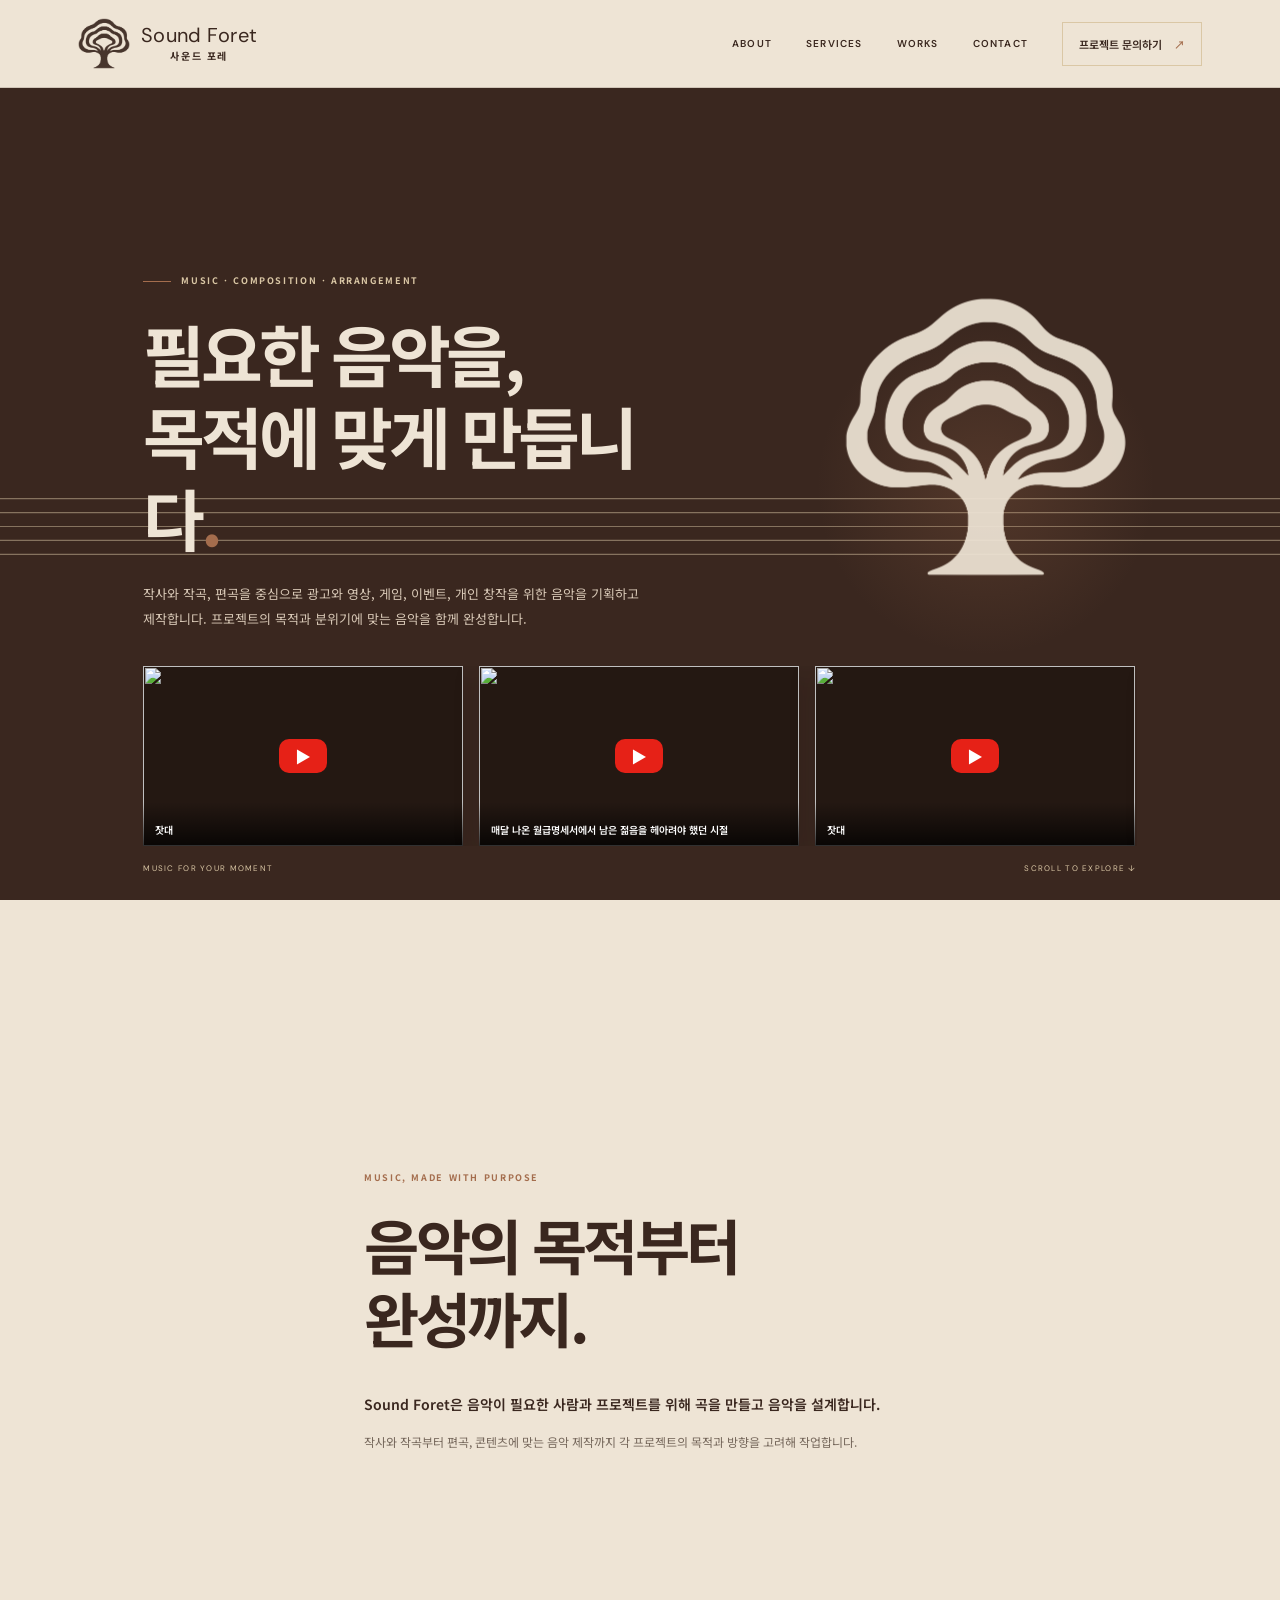
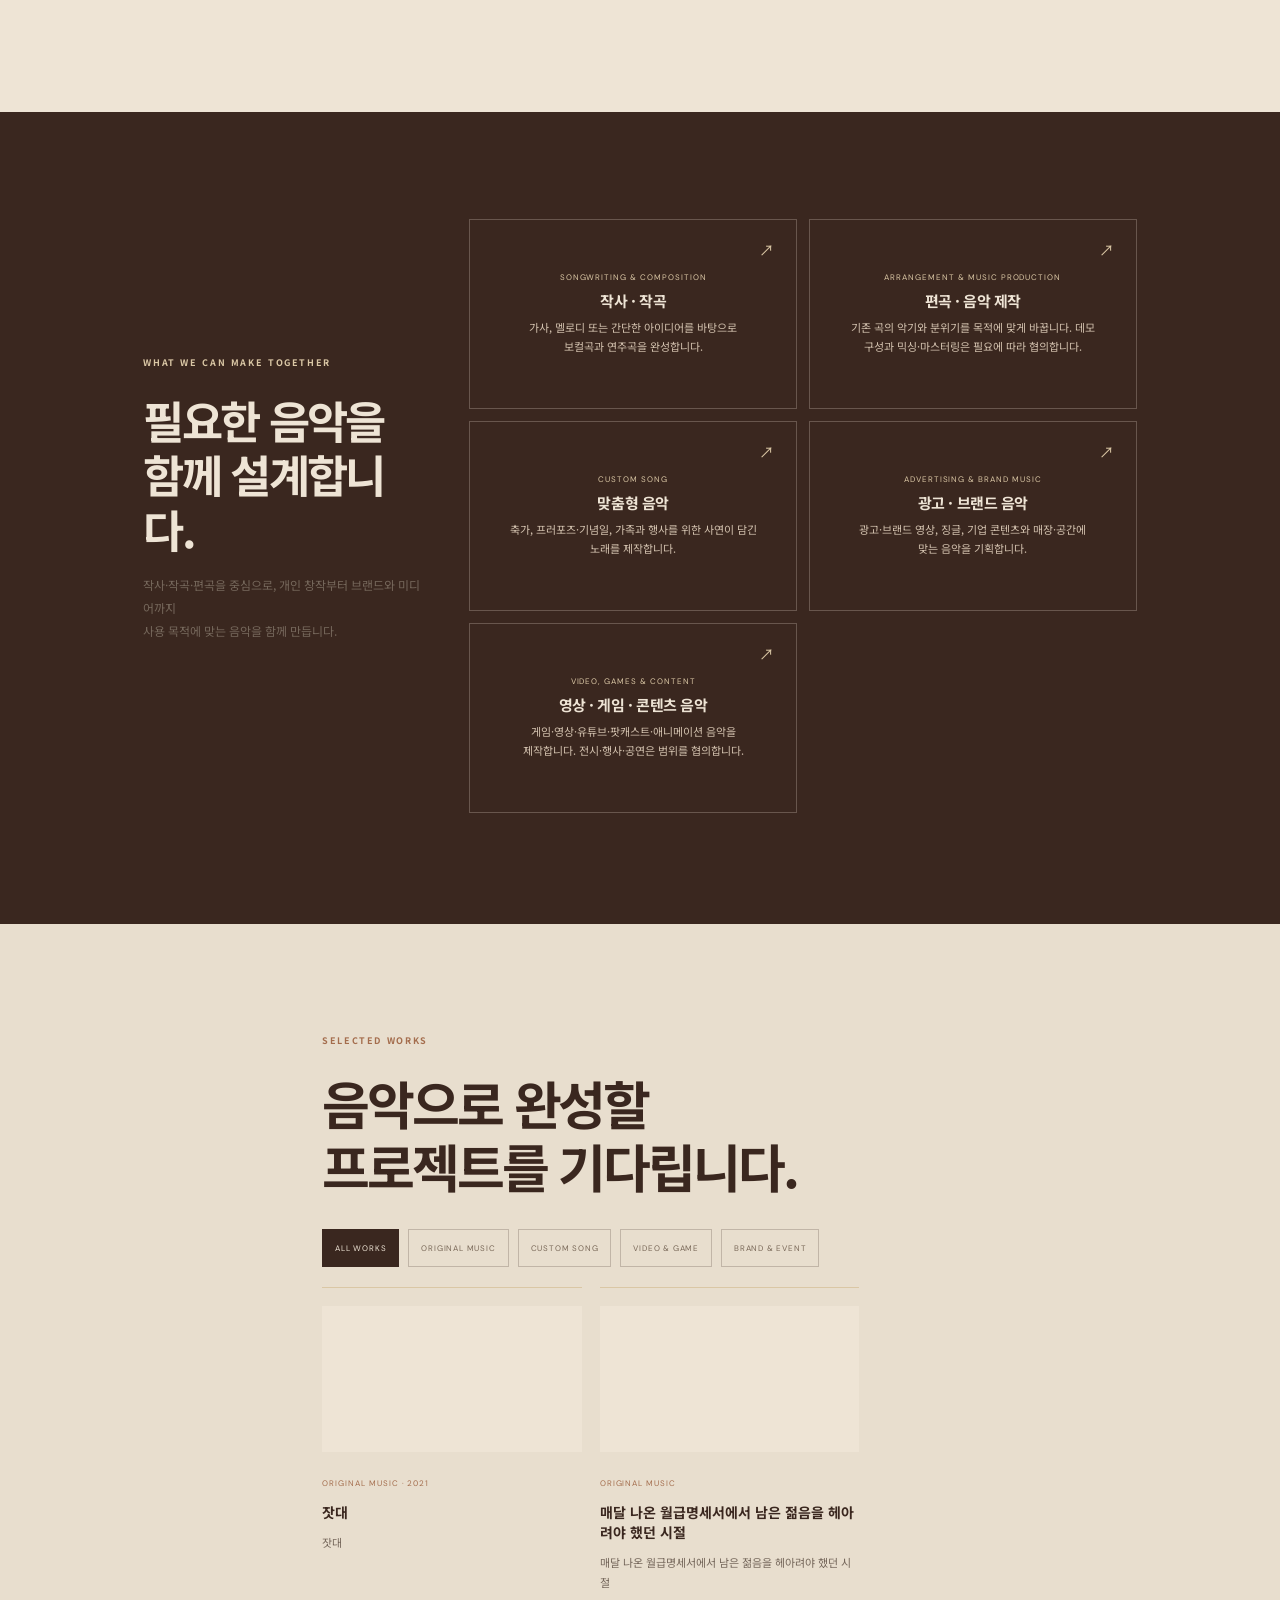
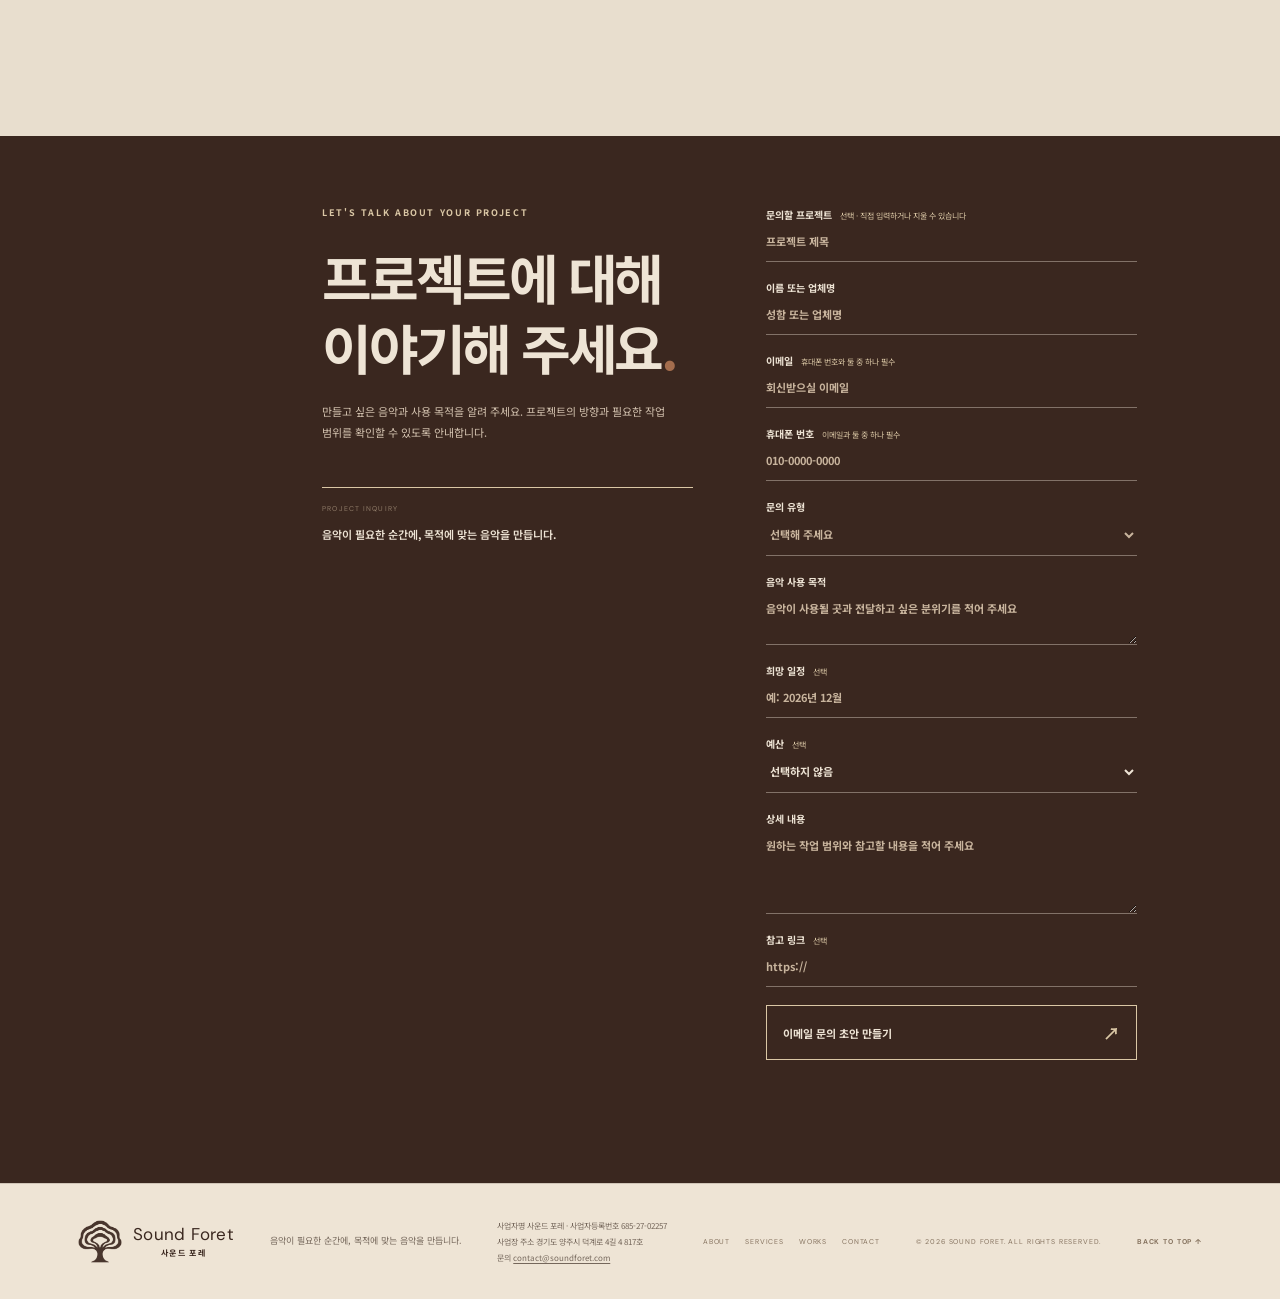
==== index.html @ 1ff64661 "Add files via upload" ====
<!doctype html>
<html lang="ko">
<head>
  <meta charset="utf-8">
  <meta name="viewport" content="width=device-width, initial-scale=1">
  <meta name="theme-color" content="#EEE4D5">
  <meta name="description" content="작사와 작곡, 편곡을 중심으로 광고·영상·게임·이벤트와 개인 창작을 위한 음악을 기획하고 제작하는 Sound Foret입니다.">
  <title>Sound Foret — 사운드 포레 | 음악 제작</title>
  <link rel="preconnect" href="https://fonts.googleapis.com">
  <link rel="preconnect" href="https://fonts.gstatic.com" crossorigin>
  <link href="https://fonts.googleapis.com/css2?family=DM+Sans:wght@400;500;600;700&family=Noto+Sans+KR:wght@400;500;600;700&display=swap" rel="stylesheet">
  <link rel="stylesheet" as="style" crossorigin href="https://cdn.jsdelivr.net/gh/orioncactus/pretendard@v1.3.9/dist/web/static/pretendard.css">
  <link rel="stylesheet" href="styles.css">
  <link rel="stylesheet" href="brand-overrides.css">
</head>
<body>
  <header class="site-header">
    <a class="brand" href="#home" aria-label="Sound Foret 사운드 포레 홈">
      <img class="brand-symbol" src="assets/sound-foret-mark.png" alt="">
      <span class="brand-words"><span class="brand-english">Sound Foret</span><span class="brand-korean">사운드 포레</span></span>
    </a>
    <button class="menu-toggle" type="button" aria-label="메뉴 열기" aria-expanded="false" aria-controls="mainNav"><i></i><i></i></button>
    <nav class="main-nav" id="mainNav" aria-label="주요 메뉴">
      <a href="#about">ABOUT</a>
      <a href="#services">SERVICES</a>
      <a href="#works">WORKS</a>
      <a href="#contact">CONTACT</a>
      <a class="nav-ko" href="#contact">프로젝트 문의하기 <span aria-hidden="true">↗</span></a>
    </nav>
  </header>

  <main>
    <section class="hero page" id="home" aria-labelledby="heroTitle">
      <svg class="hero-staff" viewBox="0 0 1000 700" preserveAspectRatio="none" aria-hidden="true">
        <path d="M0 354 H1000" /><path d="M0 366 H1000" /><path d="M0 378 H1000" />
        <path d="M0 390 H1000" /><path d="M0 402 H1000" />
      </svg>
      <div class="hero-copy">
        <p class="eyebrow"><span class="eyebrow-line"></span>MUSIC · COMPOSITION · ARRANGEMENT</p>
        <h1 id="heroTitle"><span class="hero-title-line">필요한 음악을,</span><span class="hero-title-line">목적에 맞게 만듭니다<span class="hero-period">.</span></span></h1>
        <p class="hero-desc" id="heroDescription">작사와 작곡, 편곡을 중심으로 광고와 영상, 게임, 이벤트, 개인 창작을 위한 음악을 기획하고 제작합니다. 프로젝트의 목적과 분위기에 맞는 음악을 함께 완성합니다.</p>
        <div class="hero-actions"><a class="text-link" href="#services">서비스 알아보기 <span aria-hidden="true">↘</span></a><a class="text-link" href="#contact">프로젝트 문의하기 <span aria-hidden="true">↗</span></a></div>
      </div>
      <div class="hero-art" aria-label="사운드 포레의 나무결 심벌">
        
        <img class="hero-logo" src="assets/sound-foret-mark-light.png" alt="">
      </div>
      <div class="home-video-marquee" id="homeVideoMarquee" aria-label="메인 화면 추천 영상" hidden>
        <div class="home-video-viewport"><div class="home-video-track" id="homeVideoTrack"></div></div>
      </div>
      <div class="hero-bottom"><span>MUSIC FOR YOUR MOMENT</span><a href="#about">SCROLL TO EXPLORE ↓</a></div>
    </section>

    <section class="intro page" id="about" aria-labelledby="aboutTitle">
      <div class="intro-content">
        <p class="eyebrow">MUSIC, MADE WITH PURPOSE</p>
        <h2 id="aboutTitle">음악의 목적부터<br>완성까지.</h2>
        <div class="intro-bottom">
          <div><p class="about-lead" id="aboutLead">Sound Foret은 음악이 필요한 사람과 프로젝트를 위해 곡을 만들고 음악을 설계합니다.</p><p id="aboutDescription">작사와 작곡부터 편곡, 콘텐츠에 맞는 음악 제작까지 각 프로젝트의 목적과 방향을 고려해 작업합니다.</p></div>
        </div>
      </div>
    </section>

    <section class="services page" id="services" aria-labelledby="servicesTitle">
      <div class="section-heading"><p class="eyebrow">WHAT WE CAN MAKE TOGETHER</p><h2 id="servicesTitle">필요한 음악을<br>함께 설계합니다.</h2><p class="section-lead">작사·작곡·편곡을 중심으로, 개인 창작부터 브랜드와 미디어까지<br>사용 목적에 맞는 음악을 함께 만듭니다.</p></div>
      <div class="service-list">
        <article class="service-item"><div><p class="service-en">SONGWRITING &amp; COMPOSITION</p><h3 data-copy="service_1_title">작사 · 작곡</h3><p data-copy="service_1_description">가사와 멜로디 구상부터 보컬곡·연주곡의 작사와 작곡을 진행합니다.</p></div><a class="service-icon" href="#contact" aria-label="작사 작곡 문의">↗</a></article>
        <article class="service-item"><div><p class="service-en">ARRANGEMENT &amp; MUSIC PRODUCTION</p><h3 data-copy="service_2_title">편곡 · 음악 제작</h3><p data-copy="service_2_description">기존 곡이나 데모를 원하는 분위기와 사용 환경에 맞춰 편곡하고 음악을 제작합니다.</p></div><a class="service-icon" href="#contact" aria-label="편곡 음악 제작 문의">↗</a></article>
        <article class="service-item"><div><p class="service-en">CUSTOM SONG</p><h3 data-copy="service_3_title">맞춤형 음악</h3><p data-copy="service_3_description">결혼식·축가와 기념일을 위해 사연과 메시지를 담은 맞춤 노래를 제작합니다.</p></div><a class="service-icon" href="#contact" aria-label="맞춤형 음악 문의">↗</a></article>
        <article class="service-item"><div><p class="service-en">ADVERTISING &amp; BRAND MUSIC</p><h3 data-copy="service_4_title">광고 · 브랜드 음악</h3><p data-copy="service_4_description">광고·브랜드 영상, 징글, 기업 콘텐츠와 공간의 목적에 맞는 음악을 기획·제작합니다.</p></div><a class="service-icon" href="#contact" aria-label="광고 브랜드 음악 문의">↗</a></article>
        <article class="service-item"><div><p class="service-en">VIDEO, GAMES &amp; CONTENT</p><h3 data-copy="service_5_title">영상 · 게임 · 콘텐츠 음악</h3><p data-copy="service_5_description">영상·게임·유튜브·팟캐스트 등 콘텐츠의 장면과 흐름에 맞춘 음악을 제작합니다.</p></div><a class="service-icon" href="#contact" aria-label="영상 게임 콘텐츠 음악 문의">↗</a></article>
      </div>
      </section>

    <section class="works page" id="works" aria-labelledby="worksTitle">
      <div class="works-top"><div><p class="eyebrow">SELECTED WORKS</p><h2 id="worksTitle">음악으로 완성할<br>프로젝트를 기다립니다.</h2></div></div>
      <ul class="work-categories" id="workCategories" aria-label="작업 분류"></ul>
      <div class="works-grid" id="worksGrid" aria-live="polite"></div>
    </section>

    <section class="contact page" id="contact" aria-labelledby="contactTitle">
      <div class="contact-layout">
        <div><p class="eyebrow">LET'S TALK ABOUT YOUR PROJECT</p><h2 id="contactTitle">프로젝트에 대해<br>이야기해 주세요<span>.</span></h2><p class="contact-intro" id="contactDescription">만들고 싶은 음악과 사용 목적을 알려 주세요. 프로젝트의 방향과 필요한 작업 범위를 확인할 수 있도록 안내합니다.</p><div class="contact-info"><span>PROJECT INQUIRY</span><strong id="contactFooterCopy">음악이 필요한 순간에, 목적에 맞는 음악을 만듭니다.</strong></div></div>
        <form class="contact-form" id="contactForm">
          
          <label class="form-trap" aria-hidden="true">웹사이트<input name="website" tabindex="-1" autocomplete="off"></label>
          <label>문의할 프로젝트 <span class="optional">선택 · 직접 입력하거나 지울 수 있습니다</span><input name="project_title" maxlength="160" placeholder="프로젝트 제목"></label>
          <label>이름 또는 업체명 <input name="name" autocomplete="name" required placeholder="성함 또는 업체명"></label>
          <label>이메일 <span class="optional">휴대폰 번호와 둘 중 하나 필수</span><input type="email" name="email" autocomplete="email" placeholder="회신받으실 이메일"></label>
          <label>휴대폰 번호 <span class="optional">이메일과 둘 중 하나 필수</span><input type="tel" name="phone" autocomplete="tel" placeholder="010-0000-0000"></label>
          <label>문의 유형 <select name="type" required><option value="" disabled selected>선택해 주세요</option><option>맞춤형 음악</option><option>광고·브랜드 음악</option><option>영상·콘텐츠 음악</option><option>기타</option></select></label>
          <label>음악 사용 목적 <textarea name="purpose" required rows="2" maxlength="3000" placeholder="음악이 사용될 곳과 전달하고 싶은 분위기를 적어 주세요"></textarea></label>
          <label>희망 일정 <span class="optional">선택</span><input type="text" name="schedule" maxlength="300" placeholder="예: 2026년 12월"></label>
          <label>예산 <span class="optional">선택</span><select name="budget"><option value="">선택하지 않음</option><option>100만 원 미만</option><option>100만~300만 원</option><option>300만~500만 원</option><option>500만 원 이상</option><option>협의 희망</option></select></label>
          <label>상세 내용 <textarea name="message" required rows="4" maxlength="5000" placeholder="원하는 작업 범위와 참고할 내용을 적어 주세요"></textarea></label>
          <label>참고 링크 <span class="optional">선택</span><input type="url" name="reference" maxlength="1000" placeholder="https://"></label>
          <button class="submit-button" type="submit">이메일 문의 초안 만들기 <span aria-hidden="true">↗</span></button>
          <p class="form-status" aria-live="polite"></p>
        </form>
      </div>
    </section>
  </main>

  <footer class="site-footer">
    <a class="brand footer-brand" href="#home" aria-label="Sound Foret 사운드 포레 홈"><img class="brand-symbol" src="assets/sound-foret-mark.png" alt=""><span class="brand-words"><span class="brand-english">Sound Foret</span><span class="brand-korean">사운드 포레</span></span></a>
    <span class="footer-business" id="footerCopy">음악이 필요한 순간에, 목적에 맞는 음악을 만듭니다.</span>
    <address class="footer-legal" aria-label="사업자 정보">
      <span>사업자명 사운드 포레 · 사업자등록번호 685-27-02257</span>
      <span>사업장 주소 경기도 양주시 덕계로 4길 4 817호</span>
      <span>문의 <a href="mailto:contact@soundforet.com">contact@soundforet.com</a></span>
    </address>
    <nav class="footer-nav" aria-label="하단 메뉴"><a href="#about">ABOUT</a><a href="#services">SERVICES</a><a href="#works">WORKS</a><a href="#contact">CONTACT</a></nav>
    <span class="copyright">© 2026 SOUND FORET. ALL RIGHTS RESERVED.</span>
    <a href="#home" class="back-top">BACK TO TOP ↑</a>
  </footer>
  <script src="site-data.js"></script>
  <script src="script.js"></script>
</body>
</html>
---- styles.css ----
:root {
  --paper: #EEE4D5;
  --ink: #3A271F;
  --oak: #A46D4D;
  --sand: #DAC7A5;
  --muted: #75675B;
  --soft-paper: #E8DECE;
  --panel-height: max(680px, calc(100svh - 88px));
  --brand-en: "Futura PT", "Century Gothic", "DM Sans", sans-serif;
  --brand-ko: "Pretendard", "Noto Sans KR", sans-serif;
}
* { box-sizing: border-box; }
html { scroll-behavior: smooth; scroll-padding-top: 88px; }
body { margin: 0; color: var(--ink); background: var(--paper); font-family: var(--brand-ko); font-weight: 400; }
a { color: inherit; text-decoration: none; }
button, input, select, textarea { font: inherit; }
a:focus-visible, button:focus-visible, input:focus-visible, select:focus-visible, textarea:focus-visible { outline: 2px solid var(--oak); outline-offset: 4px; }
.site-header { height: 88px; padding: 0 6.1%; display: flex; align-items: center; justify-content: space-between; border-bottom: 1px solid rgba(58,39,31,.17); position: sticky; top: 0; z-index: 10; background: rgba(238,228,213,.96); backdrop-filter: blur(12px); }
.brand { display: inline-flex; align-items: center; gap: 11px; }
.brand-symbol { display: block; width: 52px; height: 52px; object-fit: contain; flex: none; }
.brand-words { display: flex; flex-direction: column; align-items: center; gap: 5px; }
.brand-english { font-family: var(--brand-en); font-size: 20px; line-height: 1; font-weight: 400; letter-spacing: .015em; white-space: nowrap; }
.brand-korean { font-size: 10px; line-height: 1.2; font-weight: 700; letter-spacing: .16em; white-space: nowrap; }
.main-nav { display: flex; align-items: center; gap: 34px; font-family: var(--brand-en); font-size: 10px; font-weight: 600; letter-spacing: .12em; }
.main-nav a { transition: color .2s; }
.main-nav a:hover, .footer-nav a:hover { color: var(--oak); }
.main-nav .nav-ko { min-height: 44px; display: inline-flex; align-items: center; font-family: var(--brand-ko); font-size: 11px; letter-spacing: 0; padding: 0 16px; border: 1px solid var(--sand); }
.nav-ko span { margin-left: 12px; color: var(--oak); }
.menu-toggle { display: none; }
.page { position: relative; padding-left: 11.2%; padding-right: 11.2%; }
.hero { min-height: 680px; height: var(--panel-height); display: flex; align-items: center; overflow: hidden; padding-top: 0; padding-bottom: 0; color: var(--paper); background: var(--ink); }
.hero-staff { position: absolute; z-index: 1; inset: 0; width: 100%; height: 100%; pointer-events: none; }
.hero-staff path { fill: none; stroke: var(--sand); stroke-width: 1.2; opacity: .48; vector-effect: non-scaling-stroke; }
.hero-copy { width: 55%; max-width: 650px; position: relative; z-index: 3; margin-top: -12px; }
.hero .eyebrow { color: var(--sand); }
.eyebrow { margin: 0 0 23px; color: var(--oak); font-size: 9px; font-weight: 700; letter-spacing: .18em; line-height: 1.6; }
.eyebrow-line { display: inline-block; width: 28px; margin: 0 10px 2px 0; border-top: 1px solid var(--oak); vertical-align: middle; }
.hero h1 { margin: 0; font-size: clamp(43px, 5.25vw, 70px); line-height: 1.22; font-weight: 700; letter-spacing: -.065em; }
.hero-title-line { display: block; }
.hero-period, .contact h2 span { color: var(--oak); }
.hero-desc { max-width: 570px; margin: 23px 0 26px; color: #D8C8B6; font-size: 13px; line-height: 1.95; word-break: keep-all; white-space: pre-line; }
.hero-actions { display: flex; gap: 28px; flex-wrap: wrap; }
.text-link { min-height: 44px; display: inline-flex; align-items: center; gap: 24px; padding: 0; border-bottom: 1px solid var(--sand); font-size: 11px; font-weight: 700; transition: color .2s; }
.text-link:hover { color: var(--oak); }
.text-link span { color: var(--oak); }
.hero-art { position: absolute; z-index: 2; inset: 0 0 0 auto; width: 46%; overflow: hidden; background: transparent; isolation: isolate; }
.hero-art::after { content: ""; position: absolute; z-index: 0; width: 58%; aspect-ratio: 1; left: 50%; top: 49%; transform: translate(-50%,-50%); border-radius: 50%; background: radial-gradient(circle, rgba(164,109,77,.24), transparent 70%); }
.art-caption { position: absolute; z-index: 3; left: 9%; right: 8%; top: 8%; display: flex; justify-content: space-between; color: var(--paper); font-family: var(--brand-en); font-size: 8px; letter-spacing: .16em; }
.hero-logo { position: absolute; z-index: 2; width: min(49%,330px); height: auto; left: 50%; top: 48%; transform: translate(-50%,-50%); }
.hero-bottom { position: absolute; left: 11.2%; right: 11.2%; bottom: 27px; display: flex; justify-content: space-between; font-family: var(--brand-en); font-size: 8px; letter-spacing: .16em; color: var(--sand); }
.home-video-marquee { position: absolute; z-index: 4; left: 11.2%; right: 11.2%; bottom: 54px; overflow: hidden; }
.home-video-marquee[hidden] { display: none; }
.home-video-viewport { overflow: hidden; }
.home-video-track, .home-video-group { display: flex; width: max-content; gap: 16px; }
.home-video-track { animation: sound-foret-marquee var(--marquee-duration, 32s) linear infinite; will-change: transform; }
.home-video-group { flex: none; padding-right: 16px; }
.home-video-card { position: relative; flex: none; width: min(320px, 27vw); aspect-ratio: 16 / 9; overflow: hidden; background: #241812; box-shadow: 0 8px 24px rgba(32,20,14,.18); }
.home-video-card > img, .home-video-player { display: block; width: 100%; height: 100%; border: 0; object-fit: cover; }
.home-video-play { position: absolute; inset: 50% auto auto 50%; transform: translate(-50%,-50%); width: 48px; height: 34px; display: grid; place-items: center; border: 0; border-radius: 10px; background: #e62117; color: white; cursor: pointer; font-size: 16px; transition: transform .2s, background .2s; }
.home-video-play:hover { transform: translate(-50%,-50%) scale(1.08); background: #c91c13; }
.home-video-title { position: absolute; inset: auto 0 0; padding: 20px 12px 9px; color: white; background: linear-gradient(transparent,rgba(0,0,0,.76)); font-size: 10px; font-weight: 600; white-space: nowrap; overflow: hidden; text-overflow: ellipsis; }
.home-video-marquee:hover .home-video-track, .home-video-marquee:focus-within .home-video-track, .home-video-marquee.is-playing .home-video-track { animation-play-state: paused; }
@keyframes sound-foret-marquee { to { transform: translateX(-50%); } }
.intro { min-height: var(--panel-height); padding-top: 72px; padding-bottom: 72px; background: var(--paper); display: grid; grid-template-columns: 18% minmax(0,1fr); gap: 42px; align-content: center; }
.intro-content { grid-column: 2; }
.intro-content { padding-top: 12px; }
.intro-content .eyebrow, .section-heading .eyebrow, .works .eyebrow, .contact .eyebrow { margin-bottom: 22px; }
.intro h2, .section-heading h2, .works h2 { margin: 0; font-size: clamp(37px,5vw,60px); line-height: 1.22; font-weight: 700; letter-spacing: -.06em; }
.intro-bottom { display: flex; align-items: flex-end; justify-content: space-between; gap: 25px; margin-top: 37px; }
.intro-bottom p { margin: 0; color: var(--muted); font-size: 12px; line-height: 1.95; word-break: keep-all; white-space: pre-line; }
.intro-bottom .about-lead { margin-bottom: 12px; color: var(--ink); font-size: 14px; font-weight: 600; }
.services { min-height: var(--panel-height); padding-top: 68px; padding-bottom: 72px; display: grid; grid-template-columns: 1fr 2.35fr; column-gap: 42px; align-content: center; background: var(--ink); color: var(--paper); }
.services .eyebrow, .services .service-en { color: var(--sand); }
.services .section-lead, .services .service-item div > p:last-child { color: #D2C1AE; }
.services .service-item { border-color: rgba(238,228,213,.25); }
.services .service-icon { color: var(--sand); }
.section-heading { grid-column: 1; grid-row: 1; padding-top: 10px; }
.services .section-heading h2 { font-size: clamp(32px,3.5vw,46px); }
.section-heading .section-lead { margin: 18px 0 43px; color: var(--muted); font-size: 12px; line-height: 1.9; white-space: pre-line; }
.service-list { grid-column: 2; grid-row: 1; align-self: center; display: grid; grid-template-columns: repeat(2,minmax(0,1fr)); grid-auto-rows: 190px; align-content: center; gap: 12px; }
.service-item { position: relative; display: grid; grid-template-columns: minmax(0,1fr); align-items: center; justify-items: center; min-width: 0; min-height: 190px; padding: 28px 38px; border: 1px solid rgba(58,39,31,.2); text-align: center; }
.service-item > div { width: 100%; max-width: 440px; margin: auto; }
.service-en { margin: 0 0 8px; color: #8b7967; font-family: var(--brand-en); font-size: 8px; letter-spacing: .12em; }
.service-item h3 { margin: 0 0 7px; font-size: 15px; font-weight: 700; letter-spacing: -.03em; }
.service-item div > p:last-child { max-width: 580px; margin: 0; color: var(--muted); font-size: 11px; line-height: 1.7; word-break: keep-all; white-space: pre-line; }
.service-icon { position: absolute; top: 13px; right: 13px; width: 32px; height: 32px; display: grid; place-items: center; border: 1px solid transparent; border-radius: 50%; color: var(--oak); font-size: 15px; transition: transform .2s, border-color .2s, background .2s; }
.service-icon:hover { border-color: var(--sand); background: rgba(218,199,165,.14); }
.service-icon:hover { transform: translate(3px,-3px); }
.section-heading { align-self: center; }
.service-process { grid-column: 1; grid-row: 2; align-self: end; margin-top: 30px; padding-top: 18px; border-top: 1px solid rgba(238,228,213,.25); }
.service-process h3 { margin: 0 0 13px; color: var(--sand); font-family: var(--brand-en); font-size: 8px; font-weight: 600; letter-spacing: .16em; }
.service-process ol { display: grid; gap: 11px; margin: 0; padding: 0; list-style: none; }
.service-process li { display: grid; grid-template-columns: 130px 1fr; gap: 10px; color: #D2C1AE; font-size: 10px; line-height: 1.65; }
.service-process strong { color: var(--paper); font-size: 10px; }
.works { min-height: var(--panel-height); padding-top: 70px; padding-bottom: 75px; background: var(--soft-paper); display: flex; flex-direction: column; justify-content: center; }
.works-top { margin: 0 0 32px 18%; display: flex; align-items: flex-end; justify-content: space-between; gap: 30px; }
.works h2 { font-size: clamp(36px,4.2vw,52px); }
.work-categories { display: flex; flex-wrap: wrap; gap: 9px; margin: 0 0 20px 18%; padding: 0; list-style: none; }
.work-categories li { padding: 0; border: 0; }
.work-categories button { min-height: 38px; padding: 0 12px; border: 1px solid rgba(58,39,31,.22); background: transparent; color: #796858; font-family: var(--brand-en); font-size: 8px; letter-spacing: .1em; cursor: pointer; }
.work-categories button[aria-pressed="true"] { background: var(--ink); border-color: var(--ink); color: var(--paper); }
.works-grid { margin-left: 18%; display: grid; grid-template-columns: repeat(3,minmax(0,1fr)); gap: 18px; }
.work-card { border-top: 1px solid var(--sand); padding: 18px 0; }
.work-card-image { display: block; width: 100%; aspect-ratio: 4 / 3; margin-bottom: 15px; object-fit: cover; background: var(--paper); }
.work-card-video { display: block; width: 100%; aspect-ratio: 16 / 9; margin-bottom: 15px; border: 0; background: var(--paper); }
.work-card .work-category { color: var(--oak); font-family: var(--brand-en); font-size: 8px; letter-spacing: .12em; }
.work-card h3 { margin: 11px 0 7px; font-size: 14px; }
.work-card p { color: var(--muted); font-size: 11px; line-height: 1.75; }
.work-card > a { display: inline-flex; min-height: 40px; align-items: center; color: var(--oak); font-size: 10px; font-weight: 700; }
.contact { min-height: var(--panel-height); padding-top: 70px; padding-bottom: 76px; display: grid; align-content: center; background: var(--ink); color: var(--paper); }
.contact .eyebrow, .contact-info span, .optional { color: var(--sand); }
.contact .form-notice { background: rgba(218,199,165,.18); color: #E5D4C0; }
.contact-layout { margin-left: 18%; display: grid; grid-template-columns: 1fr 1fr; gap: 9%; }
.contact h2 { margin: 0; font-size: clamp(36px,4.3vw,54px); line-height: 1.28; letter-spacing: -.06em; font-weight: 700; }
.contact-intro { margin: 20px 0 45px; color: #D2C1AE; font-size: 11px; line-height: 1.9; word-break: keep-all; white-space: pre-line; }
.contact-info { display: flex; flex-direction: column; gap: 13px; padding-top: 16px; border-top: 1px solid var(--sand); }
.contact-info span { color: #8e7a67; font-family: var(--brand-en); font-size: 7px; letter-spacing: .16em; }
.contact-info strong { font-size: 11px; font-weight: 600; white-space: pre-line; }
.contact-form { padding-top: 1px; }
.form-notice { margin: 0 0 23px; padding: 12px 14px; background: rgba(218,199,165,.28); color: #72583e; font-size: 10px; line-height: 1.7; }
.contact-form label { display: block; margin-bottom: 18px; font-size: 10px; font-weight: 700; }
.contact-form label .optional { display: inline-block; line-height: 1.5; }
.contact-form input, .contact-form select, .contact-form textarea { display: block; width: 100%; border: 0; border-bottom: 1px solid rgba(238,228,213,.4); border-radius: 0; background: transparent; padding: 11px 0 12px; color: var(--paper); outline: none; font-size: 11px; resize: vertical; }
.contact-form input:focus, .contact-form select:focus, .contact-form textarea:focus { border-color: var(--sand); }
.contact-form input::placeholder, .contact-form textarea::placeholder, .contact-form select:invalid { color: #C8B49D; }
.contact-form select:valid { color: var(--paper); }
.contact-form option { background: var(--ink); color: var(--paper); }
.optional { margin-left: 5px; font-size: 8px; font-weight: 400; }
.submit-button { width: 100%; display: flex; justify-content: space-between; align-items: center; padding: 15px 0; border: 0; border-bottom: 1px solid var(--paper); background: transparent; color: var(--paper); font-size: 11px; font-weight: 700; text-align: left; cursor: pointer; }
.submit-button span { color: var(--sand); font-size: 17px; }
.form-status { min-height: 34px; margin: 13px 0 0; color: #D8C8B6; font-size: 10px; line-height: 1.7; }
.form-status.is-error { color: #F0B6A9; }
.form-status.is-success { color: #C2D8B7; }
.submit-button:disabled { opacity: .55; cursor: wait; }
.form-trap { position: absolute !important; width: 1px !important; height: 1px !important; overflow: hidden !important; clip: rect(0,0,0,0) !important; white-space: nowrap !important; }
.site-footer { min-height: 116px; padding: 23px 6.1%; display: flex; align-items: center; justify-content: space-between; gap: 20px; border-top: 1px solid rgba(58,39,31,.17); }
.footer-brand .brand-symbol { width: 44px; height: 44px; }
.footer-brand .brand-english { font-size: 17px; }
.footer-brand .brand-korean { font-size: 8px; }
.footer-business, .copyright, .back-top, .footer-nav { color: #86735f; font-family: var(--brand-en); font-size: 7px; letter-spacing: .12em; }
.footer-business { max-width: 250px; color: var(--muted); font-family: var(--brand-ko); font-size: 9px; letter-spacing: 0; line-height: 1.6; white-space: pre-line; }
.footer-legal { max-width: 290px; display: grid; gap: 3px; color: var(--muted); font-family: var(--brand-ko); font-size: 8px; font-style: normal; line-height: 1.65; letter-spacing: 0; }
.footer-legal a { text-decoration: underline; text-underline-offset: 2px; }
.footer-nav { display: flex; gap: 15px; }
.footer-nav a, .back-top { min-height: 40px; display: inline-flex; align-items: center; }
.back-top { font-weight: 700; white-space: nowrap; }
@media (max-width: 900px) {
  :root { --panel-height: max(660px, calc(100svh - 88px)); }
  .site-header { padding: 0 6%; }
  .main-nav { gap: 18px; font-size: 9px; }
  .page { padding-left: 8%; padding-right: 8%; }
  .hero { min-height: 620px; }
  .hero-copy { width: 58%; }
  .hero h1 { font-size: clamp(40px,5.4vw,60px); }
  .hero-art { width: 44%; }
  .hero-bottom { left: 8%; right: 8%; }
  .intro { grid-template-columns: 12% minmax(0,1fr); gap: 25px; }
  .services { grid-template-columns: .6fr 2.4fr; column-gap: 25px; }
  .works-top, .work-categories, .works-grid, .contact-layout { margin-left: 10%; }
  .site-footer { padding-left: 6%; padding-right: 6%; flex-wrap: wrap; }
}
@media (max-width: 640px) {
  :root { --panel-height: max(640px, calc(100svh - 72px)); }
  html { scroll-padding-top: 72px; }
  .site-header { height: 72px; padding: 0 6%; }
  .brand-symbol { width: 44px; height: 44px; }
  .brand-english { font-size: 17px; }
  .brand-korean { font-size: 9px; }
  .menu-toggle { z-index: 12; display: flex; flex-direction: column; gap: 6px; padding: 10px; border: 0; background: none; }
  .menu-toggle i { display: block; width: 22px; border-top: 1px solid var(--ink); transition: transform .2s; }
  .menu-toggle[aria-expanded="true"] i:first-child { transform: translateY(3.5px) rotate(45deg); }
  .menu-toggle[aria-expanded="true"] i:last-child { transform: translateY(-3.5px) rotate(-45deg); }
  .main-nav { position: absolute; top: 71px; left: 0; right: 0; display: none; align-items: stretch; flex-direction: column; gap: 0; padding: 22px 7% 30px; border-bottom: 1px solid var(--sand); background: var(--paper); font-size: 10px; }
  .main-nav.is-open { display: flex; }
  .main-nav a { min-height: 44px; display: flex; align-items: center; padding: 12px 0; border-bottom: 1px solid rgba(58,39,31,.13); }
  .main-nav .nav-ko { padding: 0; border: 0; font-family: var(--brand-ko); font-size: 11px; }
  .page { padding-left: 7%; padding-right: 7%; }
  .hero { height: var(--panel-height); min-height: 640px; align-items: flex-start; padding-top: 65px; }
  .hero.has-home-videos { height: max(780px,calc(100svh - 72px)); min-height: 780px; }
  .hero-copy { width: 100%; max-width: 100%; margin: 0; }
  .hero h1 { font-size: clamp(39px,10.5vw,54px); }
  .hero .eyebrow { font-size: 8px; letter-spacing: .12em; }
  .hero-desc { max-width: 100%; margin: 19px 0 21px; font-size: 11px; }
  .hero-actions { gap: 18px; }
  .text-link { gap: 12px; font-size: 10px; }
  .hero-art { inset: auto 0 0 auto; width: 84%; height: 40%; }
  .hero-logo { width: min(34%,145px); top: 23%; }
  .hero-bottom { left: 7%; right: 7%; bottom: 17px; font-size: 6px; }
  .hero-bottom a { display: none; }
  .home-video-marquee { left: 7%; right: 7%; bottom: 50px; }
  .home-video-track, .home-video-group { gap: 10px; }
  .home-video-group { padding-right: 10px; }
  .home-video-card { width: min(260px,56vw); }
  .home-video-play { width: 42px; height: 30px; border-radius: 8px; }
  .intro { min-height: 0; display: grid; grid-template-columns: 1fr; gap: 20px; padding-top: 68px; padding-bottom: 70px; }
  .intro-content { padding-top: 8px; }
  .intro h2, .section-heading h2 { font-size: 43px; }
  .services .section-heading h2 { font-size: 43px; }
  .intro-bottom { margin-top: 25px; }
  .intro-bottom p { font-size: 10px; }
  .intro-bottom .about-lead { font-size: 12px; }
  .intro { align-content: center; }
  .intro-content { grid-column: 1; }
  .services { min-height: 0; display: block; padding-top: 72px; padding-bottom: 78px; }
  .section-heading { grid-column: auto; grid-row: auto; margin-top: 0; }
  .section-heading .section-lead { margin-bottom: 32px; font-size: 10px; }
  .service-list { display: grid; grid-template-columns: 1fr; gap: 0; }
  .service-list { grid-auto-rows: auto; }
  .service-item { grid-template-columns: 1fr; gap: 0; min-height: 155px; padding: 26px 28px; border-width: 1px 1px 0; }
  .service-item:last-child { border-bottom-width: 1px; }
  .service-item h3 { font-size: 14px; }
  .service-en { font-size: 7px; }
  .service-item div > p:last-child { font-size: 11px; }
  .service-process { margin-top: 34px; }
  .service-process li { grid-template-columns: 1fr; gap: 2px; }
  .works { min-height: var(--panel-height); padding-top: 72px; padding-bottom: 76px; }
  .works-top { margin: 35px 0 26px; align-items: flex-start; flex-wrap: wrap; gap: 12px; }
  .works h2 { font-size: 34px; }
  .work-categories { margin: 0 0 15px; gap: 6px; }
  .work-categories button { min-height: 36px; padding: 0 8px; font-size: 7px; }
  .works-grid { margin: 0; grid-template-columns: 1fr; gap: 0; }
  .contact { min-height: 0; padding-top: 72px; padding-bottom: 75px; display: block; }
  .contact-layout { margin: 34px 0 0; grid-template-columns: 1fr; gap: 38px; }
  .contact h2 { font-size: 38px; }
  .contact-intro { margin: 16px 0 29px; font-size: 10px; }
  .contact-info strong { font-size: 10px; }
  .contact-form label { font-size: 10px; }
  .site-footer { padding: 22px 7%; display: grid; grid-template-columns: 1fr auto; gap: 14px; }
  .footer-brand .brand-symbol { width: 38px; height: 38px; }
  .footer-brand .brand-english { font-size: 15px; }
  .footer-brand .brand-korean { font-size: 7px; }
  .footer-business { justify-self: end; max-width: 150px; font-size: 8px; }
  .footer-legal { grid-column: 1 / -1; max-width: none; font-size: 8px; overflow-wrap: anywhere; }
  .footer-nav { grid-column: 1 / -1; flex-wrap: wrap; gap: 12px; font-size: 6px; }
  .copyright { grid-column: 1 / 2; font-size: 6px; }
  .back-top { justify-self: end; font-size: 6px; }
}
@media (prefers-reduced-motion: reduce) { html { scroll-behavior: auto; } *, *::before, *::after { transition-duration: .01ms !important; } .home-video-track { animation: none; } }
---- brand-overrides.css ----
/* Brand typography fallback: Futura PT is preferred when locally available. */
:root { --brand-en: "Futura PT", "Century Gothic", "DM Sans", sans-serif; }

/* Public static export refinements from browser review. */
.hero-logo { top: 43%; }
.art-caption, .service-process { display: none !important; }
.submit-button { justify-content: space-between; padding: 14px 16px; border: 1px solid var(--sand); border-radius: 0; }
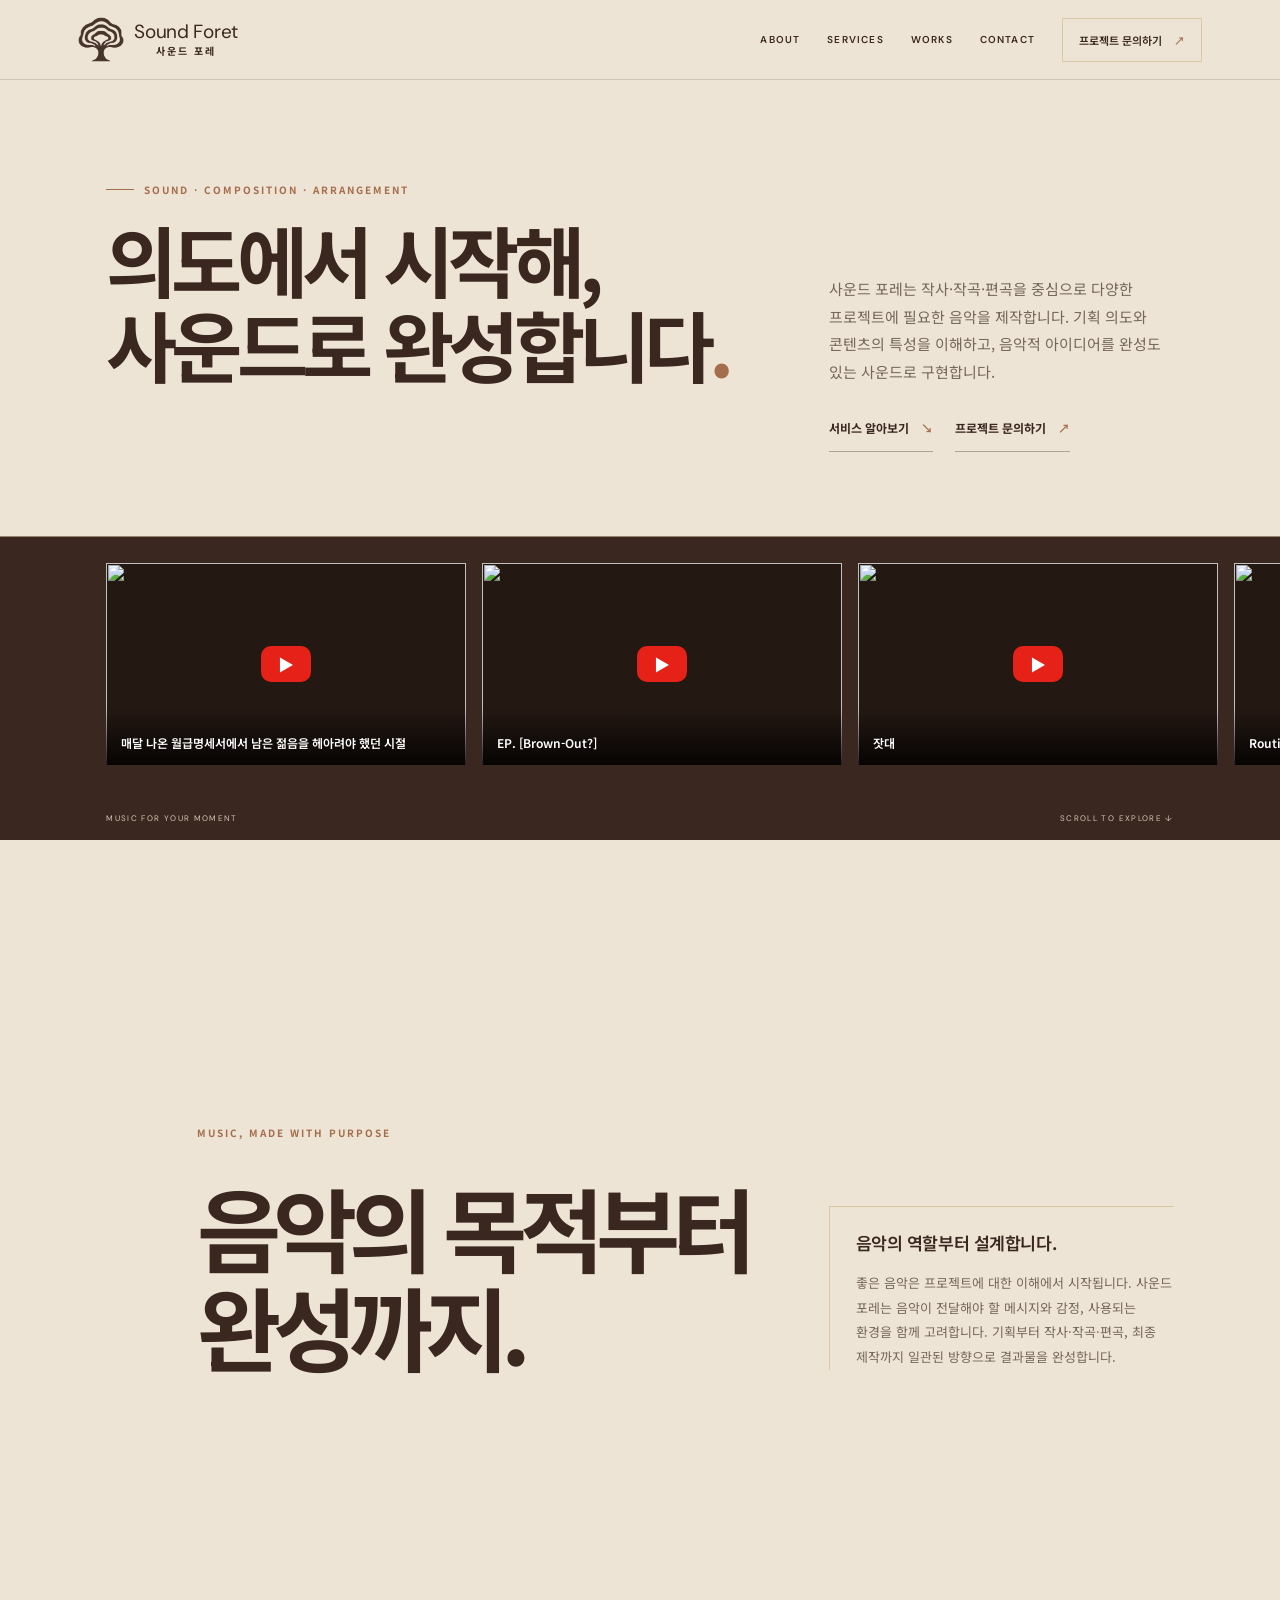
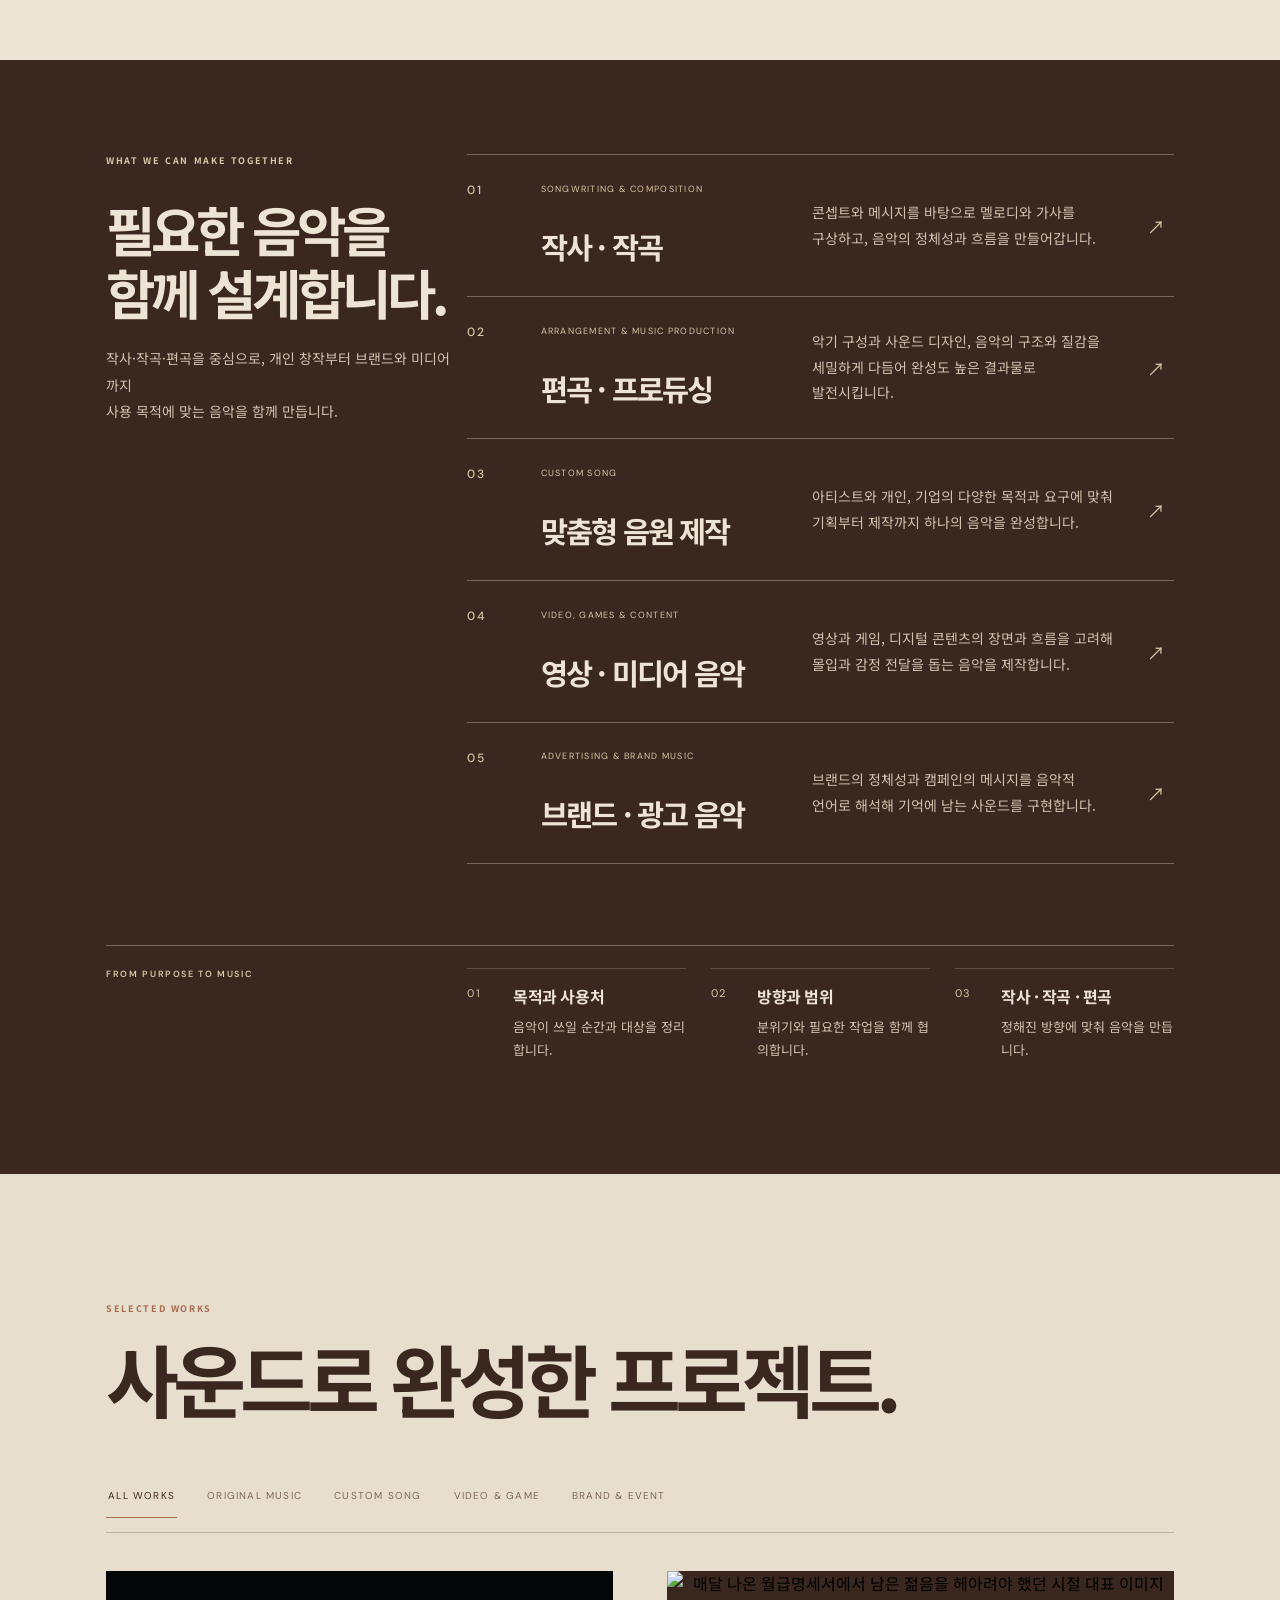
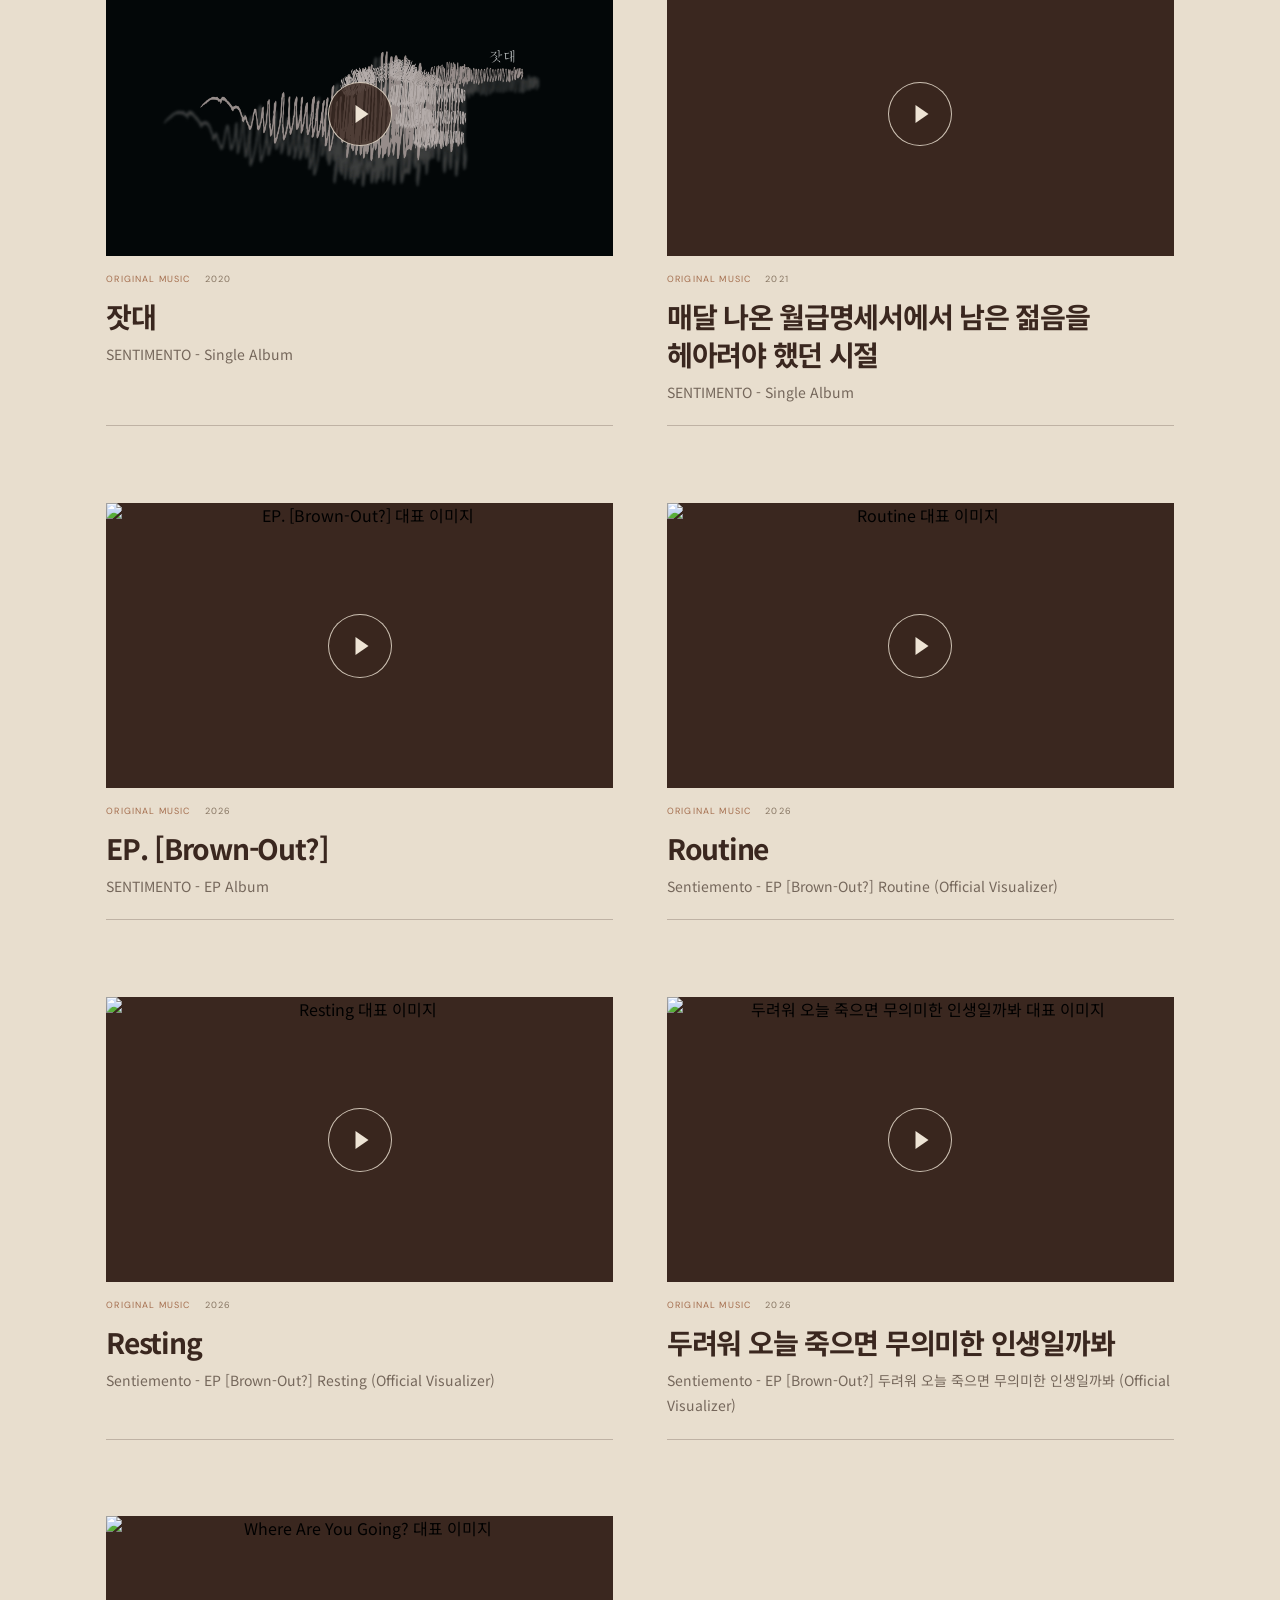
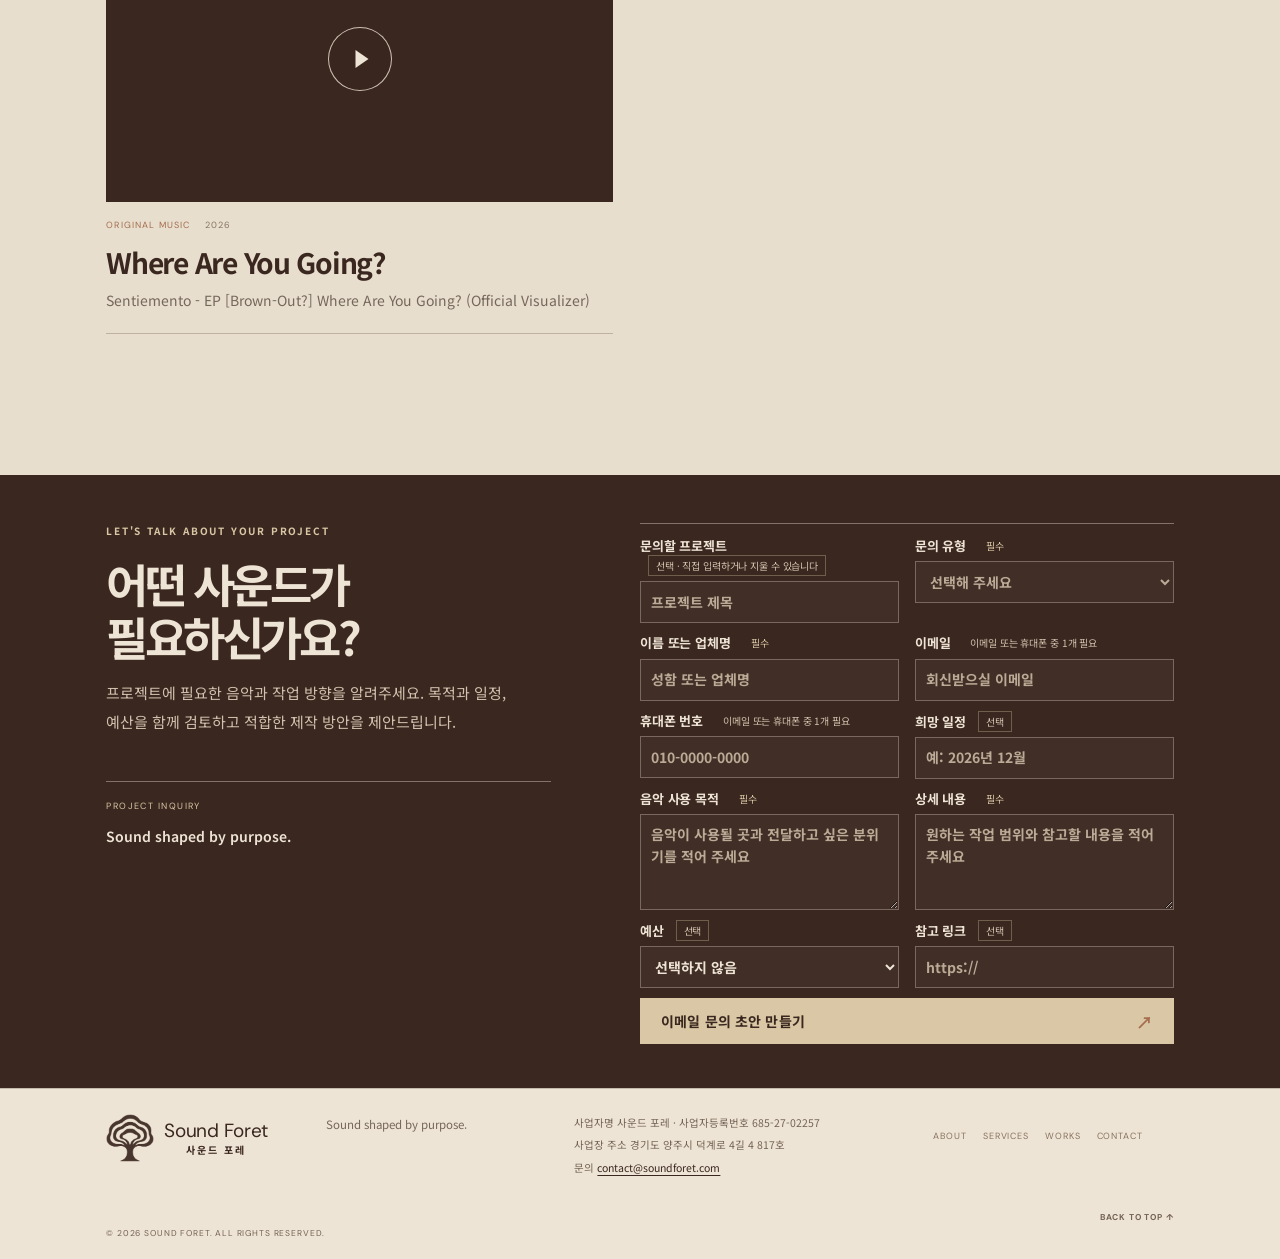
==== commit 547601b4: "Add files via upload" ====
--- a/index.html
+++ b/index.html
@@ -31,19 +31,18 @@
 
   <main>
     <section class="hero page" id="home" aria-labelledby="heroTitle">
-      <svg class="hero-staff" viewBox="0 0 1000 700" preserveAspectRatio="none" aria-hidden="true">
-        <path d="M0 354 H1000" /><path d="M0 366 H1000" /><path d="M0 378 H1000" />
-        <path d="M0 390 H1000" /><path d="M0 402 H1000" />
-      </svg>
+      <div class="hero-staff" aria-hidden="true">
+        <span class="staff-line"></span><span class="staff-line"></span><span class="staff-line"></span>
+        <span class="staff-line"></span><span class="staff-line"></span>
+      </div>
       <div class="hero-copy">
-        <p class="eyebrow"><span class="eyebrow-line"></span>MUSIC · COMPOSITION · ARRANGEMENT</p>
-        <h1 id="heroTitle"><span class="hero-title-line">필요한 음악을,</span><span class="hero-title-line">목적에 맞게 만듭니다<span class="hero-period">.</span></span></h1>
-        <p class="hero-desc" id="heroDescription">작사와 작곡, 편곡을 중심으로 광고와 영상, 게임, 이벤트, 개인 창작을 위한 음악을 기획하고 제작합니다. 프로젝트의 목적과 분위기에 맞는 음악을 함께 완성합니다.</p>
+        <p class="eyebrow"><span class="eyebrow-line"></span>SOUND · COMPOSITION · ARRANGEMENT</p>
+        <h1 id="heroTitle"><span class="hero-title-line">의도에서 시작해,</span><span class="hero-title-line">사운드로 완성합니다<span class="hero-period">.</span></span></h1>
+        <p class="hero-desc" id="heroDescription">사운드 포레는 작사·작곡·편곡을 중심으로 다양한 프로젝트에 필요한 음악을 제작합니다. 기획 의도와 콘텐츠의 특성을 이해하고, 음악적 아이디어를 완성도 있는 사운드로 구현합니다.</p>
         <div class="hero-actions"><a class="text-link" href="#services">서비스 알아보기 <span aria-hidden="true">↘</span></a><a class="text-link" href="#contact">프로젝트 문의하기 <span aria-hidden="true">↗</span></a></div>
       </div>
       <div class="hero-art" aria-label="사운드 포레의 나무결 심벌">
-        
-        <img class="hero-logo" src="assets/sound-foret-mark-light.png" alt="">
+        <img class="hero-logo" src="assets/sound-foret-mark.png" alt="">
       </div>
       <div class="home-video-marquee" id="homeVideoMarquee" aria-label="메인 화면 추천 영상" hidden>
         <div class="home-video-viewport"><div class="home-video-track" id="homeVideoTrack"></div></div>
@@ -56,7 +55,7 @@
         <p class="eyebrow">MUSIC, MADE WITH PURPOSE</p>
         <h2 id="aboutTitle">음악의 목적부터<br>완성까지.</h2>
         <div class="intro-bottom">
-          <div><p class="about-lead" id="aboutLead">Sound Foret은 음악이 필요한 사람과 프로젝트를 위해 곡을 만들고 음악을 설계합니다.</p><p id="aboutDescription">작사와 작곡부터 편곡, 콘텐츠에 맞는 음악 제작까지 각 프로젝트의 목적과 방향을 고려해 작업합니다.</p></div>
+          <div><p class="about-lead" id="aboutLead">음악의 역할부터 설계합니다.</p><p id="aboutDescription">좋은 음악은 프로젝트에 대한 이해에서 시작됩니다. 사운드 포레는 음악이 전달해야 할 메시지와 감정, 사용되는 환경을 함께 고려합니다. 기획부터 작사·작곡·편곡, 최종 제작까지 일관된 방향으로 결과물을 완성합니다.</p></div>
         </div>
       </div>
     </section>
@@ -64,35 +63,42 @@
     <section class="services page" id="services" aria-labelledby="servicesTitle">
       <div class="section-heading"><p class="eyebrow">WHAT WE CAN MAKE TOGETHER</p><h2 id="servicesTitle">필요한 음악을<br>함께 설계합니다.</h2><p class="section-lead">작사·작곡·편곡을 중심으로, 개인 창작부터 브랜드와 미디어까지<br>사용 목적에 맞는 음악을 함께 만듭니다.</p></div>
       <div class="service-list">
-        <article class="service-item"><div><p class="service-en">SONGWRITING &amp; COMPOSITION</p><h3 data-copy="service_1_title">작사 · 작곡</h3><p data-copy="service_1_description">가사와 멜로디 구상부터 보컬곡·연주곡의 작사와 작곡을 진행합니다.</p></div><a class="service-icon" href="#contact" aria-label="작사 작곡 문의">↗</a></article>
-        <article class="service-item"><div><p class="service-en">ARRANGEMENT &amp; MUSIC PRODUCTION</p><h3 data-copy="service_2_title">편곡 · 음악 제작</h3><p data-copy="service_2_description">기존 곡이나 데모를 원하는 분위기와 사용 환경에 맞춰 편곡하고 음악을 제작합니다.</p></div><a class="service-icon" href="#contact" aria-label="편곡 음악 제작 문의">↗</a></article>
-        <article class="service-item"><div><p class="service-en">CUSTOM SONG</p><h3 data-copy="service_3_title">맞춤형 음악</h3><p data-copy="service_3_description">결혼식·축가와 기념일을 위해 사연과 메시지를 담은 맞춤 노래를 제작합니다.</p></div><a class="service-icon" href="#contact" aria-label="맞춤형 음악 문의">↗</a></article>
-        <article class="service-item"><div><p class="service-en">ADVERTISING &amp; BRAND MUSIC</p><h3 data-copy="service_4_title">광고 · 브랜드 음악</h3><p data-copy="service_4_description">광고·브랜드 영상, 징글, 기업 콘텐츠와 공간의 목적에 맞는 음악을 기획·제작합니다.</p></div><a class="service-icon" href="#contact" aria-label="광고 브랜드 음악 문의">↗</a></article>
-        <article class="service-item"><div><p class="service-en">VIDEO, GAMES &amp; CONTENT</p><h3 data-copy="service_5_title">영상 · 게임 · 콘텐츠 음악</h3><p data-copy="service_5_description">영상·게임·유튜브·팟캐스트 등 콘텐츠의 장면과 흐름에 맞춘 음악을 제작합니다.</p></div><a class="service-icon" href="#contact" aria-label="영상 게임 콘텐츠 음악 문의">↗</a></article>
+        <article class="service-item"><span class="service-number" aria-hidden="true">01</span><div><p class="service-en">SONGWRITING &amp; COMPOSITION</p><h3 data-copy="service_1_title">작사 · 작곡</h3><p data-copy="service_1_description">콘셉트와 메시지를 바탕으로 멜로디와 가사를 구상하고, 음악의 정체성과 흐름을 만들어갑니다.</p></div><a class="service-icon" href="#contact" aria-label="작사 작곡 문의">↗</a></article>
+        <article class="service-item"><span class="service-number" aria-hidden="true">02</span><div><p class="service-en">ARRANGEMENT &amp; MUSIC PRODUCTION</p><h3 data-copy="service_2_title">편곡 · 프로듀싱</h3><p data-copy="service_2_description">악기 구성과 사운드 디자인, 음악의 구조와 질감을 세밀하게 다듬어 완성도 높은 결과물로 발전시킵니다.</p></div><a class="service-icon" href="#contact" aria-label="편곡 음악 제작 문의">↗</a></article>
+        <article class="service-item"><span class="service-number" aria-hidden="true">03</span><div><p class="service-en">CUSTOM SONG</p><h3 data-copy="service_3_title">맞춤형 음원 제작</h3><p data-copy="service_3_description">아티스트와 개인, 기업의 다양한 목적과 요구에 맞춰 기획부터 제작까지 하나의 음악을 완성합니다.</p></div><a class="service-icon" href="#contact" aria-label="맞춤형 음악 문의">↗</a></article>
+        <article class="service-item"><span class="service-number" aria-hidden="true">04</span><div><p class="service-en">VIDEO, GAMES &amp; CONTENT</p><h3 data-copy="service_4_title">영상 · 미디어 음악</h3><p data-copy="service_4_description">영상과 게임, 디지털 콘텐츠의 장면과 흐름을 고려해 몰입과 감정 전달을 돕는 음악을 제작합니다.</p></div><a class="service-icon" href="#contact" aria-label="영상 미디어 음악 문의">↗</a></article>
+        <article class="service-item"><span class="service-number" aria-hidden="true">05</span><div><p class="service-en">ADVERTISING &amp; BRAND MUSIC</p><h3 data-copy="service_5_title">브랜드 · 광고 음악</h3><p data-copy="service_5_description">브랜드의 정체성과 캠페인의 메시지를 음악적 언어로 해석해 기억에 남는 사운드를 구현합니다.</p></div><a class="service-icon" href="#contact" aria-label="브랜드 광고 음악 문의">↗</a></article>
       </div>
-      </section>
+      <div class="service-process" aria-label="작업 진행 과정">
+        <h3>FROM PURPOSE TO MUSIC</h3>
+        <ol>
+          <li><span class="process-number" aria-hidden="true">01</span><strong>목적과 사용처</strong><span>음악이 쓰일 순간과 대상을 정리합니다.</span></li>
+          <li><span class="process-number" aria-hidden="true">02</span><strong>방향과 범위</strong><span>분위기와 필요한 작업을 함께 협의합니다.</span></li>
+          <li><span class="process-number" aria-hidden="true">03</span><strong>작사 · 작곡 · 편곡</strong><span>정해진 방향에 맞춰 음악을 만듭니다.</span></li>
+        </ol>
+      </div>
+    </section>
 
     <section class="works page" id="works" aria-labelledby="worksTitle">
-      <div class="works-top"><div><p class="eyebrow">SELECTED WORKS</p><h2 id="worksTitle">음악으로 완성할<br>프로젝트를 기다립니다.</h2></div></div>
+      <div class="works-top"><div><p class="eyebrow">SELECTED WORKS</p><h2 id="worksTitle">사운드로 완성한 프로젝트.</h2></div></div>
       <ul class="work-categories" id="workCategories" aria-label="작업 분류"></ul>
       <div class="works-grid" id="worksGrid" aria-live="polite"></div>
     </section>
 
     <section class="contact page" id="contact" aria-labelledby="contactTitle">
       <div class="contact-layout">
-        <div><p class="eyebrow">LET'S TALK ABOUT YOUR PROJECT</p><h2 id="contactTitle">프로젝트에 대해<br>이야기해 주세요<span>.</span></h2><p class="contact-intro" id="contactDescription">만들고 싶은 음악과 사용 목적을 알려 주세요. 프로젝트의 방향과 필요한 작업 범위를 확인할 수 있도록 안내합니다.</p><div class="contact-info"><span>PROJECT INQUIRY</span><strong id="contactFooterCopy">음악이 필요한 순간에, 목적에 맞는 음악을 만듭니다.</strong></div></div>
+        <div><p class="eyebrow">LET'S TALK ABOUT YOUR PROJECT</p><h2 id="contactTitle">어떤 사운드가<br>필요하신가요?</h2><p class="contact-intro" id="contactDescription">프로젝트에 필요한 음악과 작업 방향을 알려주세요. 목적과 일정, 예산을 함께 검토하고 적합한 제작 방안을 제안드립니다.</p><div class="contact-info"><span>PROJECT INQUIRY</span><strong id="contactFooterCopy">Sound shaped by purpose.</strong></div></div>
         <form class="contact-form" id="contactForm">
-          
           <label class="form-trap" aria-hidden="true">웹사이트<input name="website" tabindex="-1" autocomplete="off"></label>
           <label>문의할 프로젝트 <span class="optional">선택 · 직접 입력하거나 지울 수 있습니다</span><input name="project_title" maxlength="160" placeholder="프로젝트 제목"></label>
-          <label>이름 또는 업체명 <input name="name" autocomplete="name" required placeholder="성함 또는 업체명"></label>
-          <label>이메일 <span class="optional">휴대폰 번호와 둘 중 하나 필수</span><input type="email" name="email" autocomplete="email" placeholder="회신받으실 이메일"></label>
-          <label>휴대폰 번호 <span class="optional">이메일과 둘 중 하나 필수</span><input type="tel" name="phone" autocomplete="tel" placeholder="010-0000-0000"></label>
-          <label>문의 유형 <select name="type" required><option value="" disabled selected>선택해 주세요</option><option>맞춤형 음악</option><option>광고·브랜드 음악</option><option>영상·콘텐츠 음악</option><option>기타</option></select></label>
-          <label>음악 사용 목적 <textarea name="purpose" required rows="2" maxlength="3000" placeholder="음악이 사용될 곳과 전달하고 싶은 분위기를 적어 주세요"></textarea></label>
+          <label>문의 유형 <span class="field-requirement">필수</span><select name="type" required><option value="" disabled selected>선택해 주세요</option><option>맞춤형 음악</option><option>광고·브랜드 음악</option><option>영상·콘텐츠 음악</option><option>기타</option></select></label>
+          <label>이름 또는 업체명 <span class="field-requirement">필수</span><input name="name" autocomplete="name" required placeholder="성함 또는 업체명"></label>
+          <label>이메일 <span class="field-requirement field-requirement--conditional">이메일 또는 휴대폰 중 1개 필요</span><input type="email" name="email" autocomplete="email" placeholder="회신받으실 이메일"></label>
+          <label>휴대폰 번호 <span class="field-requirement field-requirement--conditional">이메일 또는 휴대폰 중 1개 필요</span><input type="tel" name="phone" autocomplete="tel" placeholder="010-0000-0000"></label>
           <label>희망 일정 <span class="optional">선택</span><input type="text" name="schedule" maxlength="300" placeholder="예: 2026년 12월"></label>
+          <label>음악 사용 목적 <span class="field-requirement">필수</span><textarea name="purpose" required rows="2" maxlength="3000" placeholder="음악이 사용될 곳과 전달하고 싶은 분위기를 적어 주세요"></textarea></label>
+          <label>상세 내용 <span class="field-requirement">필수</span><textarea name="message" required rows="4" maxlength="5000" placeholder="원하는 작업 범위와 참고할 내용을 적어 주세요"></textarea></label>
           <label>예산 <span class="optional">선택</span><select name="budget"><option value="">선택하지 않음</option><option>100만 원 미만</option><option>100만~300만 원</option><option>300만~500만 원</option><option>500만 원 이상</option><option>협의 희망</option></select></label>
-          <label>상세 내용 <textarea name="message" required rows="4" maxlength="5000" placeholder="원하는 작업 범위와 참고할 내용을 적어 주세요"></textarea></label>
           <label>참고 링크 <span class="optional">선택</span><input type="url" name="reference" maxlength="1000" placeholder="https://"></label>
           <button class="submit-button" type="submit">이메일 문의 초안 만들기 <span aria-hidden="true">↗</span></button>
           <p class="form-status" aria-live="polite"></p>
@@ -103,7 +109,7 @@
 
   <footer class="site-footer">
     <a class="brand footer-brand" href="#home" aria-label="Sound Foret 사운드 포레 홈"><img class="brand-symbol" src="assets/sound-foret-mark.png" alt=""><span class="brand-words"><span class="brand-english">Sound Foret</span><span class="brand-korean">사운드 포레</span></span></a>
-    <span class="footer-business" id="footerCopy">음악이 필요한 순간에, 목적에 맞는 음악을 만듭니다.</span>
+    <span class="footer-business" id="footerCopy">Sound shaped by purpose.</span>
     <address class="footer-legal" aria-label="사업자 정보">
       <span>사업자명 사운드 포레 · 사업자등록번호 685-27-02257</span>
       <span>사업장 주소 경기도 양주시 덕계로 4길 4 817호</span>
--- a/styles.css
+++ b/styles.css
@@ -29,8 +29,13 @@
 .menu-toggle { display: none; }
 .page { position: relative; padding-left: 11.2%; padding-right: 11.2%; }
 .hero { min-height: 680px; height: var(--panel-height); display: flex; align-items: center; overflow: hidden; padding-top: 0; padding-bottom: 0; color: var(--paper); background: var(--ink); }
-.hero-staff { position: absolute; z-index: 1; inset: 0; width: 100%; height: 100%; pointer-events: none; }
-.hero-staff path { fill: none; stroke: var(--sand); stroke-width: 1.2; opacity: .48; vector-effect: non-scaling-stroke; }
+.hero-staff { --staff-center: 48%; --staff-step: calc(clamp(43px,5.25vw,70px) * 1.22 / 4); position: absolute; z-index: 1; inset: 0; pointer-events: none; }
+.staff-line { position: absolute; left: 0; right: 0; border-top: 1.5px solid var(--sand); opacity: .58; }
+.staff-line:nth-child(1) { top: calc(var(--staff-center) - var(--staff-step) - var(--staff-step)); }
+.staff-line:nth-child(2) { top: calc(var(--staff-center) - var(--staff-step)); }
+.staff-line:nth-child(3) { top: var(--staff-center); }
+.staff-line:nth-child(4) { top: calc(var(--staff-center) + var(--staff-step)); }
+.staff-line:nth-child(5) { top: calc(var(--staff-center) + var(--staff-step) + var(--staff-step)); }
 .hero-copy { width: 55%; max-width: 650px; position: relative; z-index: 3; margin-top: -12px; }
 .hero .eyebrow { color: var(--sand); }
 .eyebrow { margin: 0 0 23px; color: var(--oak); font-size: 9px; font-weight: 700; letter-spacing: .18em; line-height: 1.6; }
@@ -153,6 +158,7 @@
   .hero-copy { width: 58%; }
   .hero h1 { font-size: clamp(40px,5.4vw,60px); }
   .hero-art { width: 44%; }
+  .hero-staff { --staff-step: calc(clamp(40px,5.4vw,60px) * 1.22 / 4); }
   .hero-bottom { left: 8%; right: 8%; }
   .intro { grid-template-columns: 12% minmax(0,1fr); gap: 25px; }
   .services { grid-template-columns: .6fr 2.4fr; column-gap: 25px; }
@@ -185,6 +191,7 @@
   .text-link { gap: 12px; font-size: 10px; }
   .hero-art { inset: auto 0 0 auto; width: 84%; height: 40%; }
   .hero-logo { width: min(34%,145px); top: 23%; }
+  .hero-staff { --staff-center: 69.2%; --staff-step: calc(clamp(39px,10.5vw,54px) * 1.22 / 4); }
   .hero-bottom { left: 7%; right: 7%; bottom: 17px; font-size: 6px; }
   .hero-bottom a { display: none; }
   .home-video-marquee { left: 7%; right: 7%; bottom: 50px; }
--- a/brand-overrides.css
+++ b/brand-overrides.css
@@ -1,7 +1,1043 @@
-/* Brand typography fallback: Futura PT is preferred when locally available. */
-:root { --brand-en: "Futura PT", "Century Gothic", "DM Sans", sans-serif; }
+/* Editorial Studio: shared tokens and the HOME/header treatment only. */
+:root {
+  --brand-en: "Futura PT", "Century Gothic", "DM Sans", sans-serif;
+  --header-height: 80px;
+  --editorial-gutter: clamp(28px, 8.3vw, 132px);
+}
+
+html { scroll-padding-top: var(--header-height); }
+
+.site-header {
+  height: var(--header-height);
+  padding-inline: 6.1%;
+}
+
+.brand { gap: 10px; }
+.brand-symbol { width: 46px; height: 46px; }
+.brand-words { align-items: center; gap: 4px; }
+.brand-english { font-size: 19px; letter-spacing: -.015em; }
+.brand-korean { font-size: 10px; letter-spacing: .2em; }
+.main-nav { gap: clamp(20px, 2.1vw, 34px); }
+
+/* The HOME section is an ivory editorial spread, followed by a walnut video band. */
+.hero {
+  height: auto;
+  min-height: max(760px, calc(100svh - var(--header-height) - 120px));
+  display: grid;
+  grid-template-rows: 1fr auto auto;
+  align-content: stretch;
+  align-items: stretch;
+  overflow: hidden;
+  padding: clamp(46px, 6vh, 72px) 0 0;
+  color: var(--ink);
+  background: var(--paper);
+}
+
+.hero-copy {
+  width: auto;
+  max-width: none;
+  display: grid;
+  grid-template-columns: repeat(12, minmax(0, 1fr));
+  grid-template-rows: auto auto auto;
+  align-content: center;
+  align-items: end;
+  column-gap: 16px;
+  row-gap: 0;
+  margin: 0 var(--editorial-gutter) clamp(30px, 4vh, 44px);
+}
+
+.hero .eyebrow {
+  grid-column: 1 / 9;
+  grid-row: 1;
+  margin: 0 0 18px;
+  color: var(--oak);
+  font-size: 10px;
+  letter-spacing: .2em;
+}
+
+.hero h1 {
+  grid-column: 1 / 9;
+  grid-row: 2;
+  max-width: 100%;
+  margin: 0;
+  color: var(--ink);
+  font-size: clamp(58px, 6.05vw, 88px);
+  line-height: 1.1;
+  letter-spacing: -.075em;
+  font-weight: 700;
+  word-break: keep-all;
+}
+
+.hero-title-line { display: block; }
+.hero-desc {
+  grid-column: 9 / 13;
+  grid-row: 2;
+  max-width: 470px;
+  justify-self: stretch;
+  align-self: end;
+  margin: 0;
+  color: var(--muted);
+  font-size: clamp(15px, 1.1vw, 17px);
+  line-height: 1.85;
+}
+
+.hero-actions {
+  grid-column: 9 / 13;
+  grid-row: 3;
+  justify-self: start;
+  gap: 22px;
+  margin-top: 18px;
+}
+
+.hero .text-link {
+  min-height: 48px;
+  gap: 12px;
+  border-color: rgba(58,39,31,.34);
+  color: var(--ink);
+  font-size: 12px;
+}
+.hero .text-link span { color: var(--oak); }
+
+/* Keep the established logo in the header; avoid a second floating mark in HOME. */
+.hero-art, .hero-staff, .art-caption { display: none; }
+
+.home-video-marquee {
+  position: relative;
+  inset: auto;
+  z-index: 4;
+  width: 100vw;
+  margin-left: calc(50% - 50vw);
+  padding: 26px 0 30px;
+  overflow: hidden;
+  border-top: 1px solid rgba(218,199,165,.58);
+  background: var(--ink);
+}
+.home-video-marquee[hidden] { display: none; }
+.home-video-viewport { overflow: hidden; padding-inline: var(--editorial-gutter); }
+.home-video-track, .home-video-group { gap: 16px; }
+.home-video-group { padding-right: 16px; }
+.home-video-card {
+  width: min(360px, 29vw);
+  aspect-ratio: 16 / 9;
+  background: #241812;
+  box-shadow: none;
+}
+.home-video-card > img, .home-video-player { object-fit: cover; }
+.home-video-play { width: 50px; height: 36px; }
+.home-video-title {
+  inset: auto 0 0;
+  display: -webkit-box;
+  min-height: 58px;
+  padding: 26px 15px 10px;
+  overflow: hidden;
+  background: linear-gradient(180deg, transparent 0%, rgba(0,0,0,.84) 100%);
+  font-size: 12px;
+  line-height: 1.45;
+  white-space: normal;
+  text-overflow: ellipsis;
+  -webkit-box-orient: vertical;
+  -webkit-line-clamp: 2;
+}
+
+.hero-bottom {
+  position: relative;
+  inset: auto;
+  z-index: 4;
+  min-height: 45px;
+  display: flex;
+  align-items: center;
+  margin: 0;
+  padding: 0 var(--editorial-gutter);
+  background: var(--ink);
+  color: #D7C7B5;
+  font-size: 8px;
+  letter-spacing: .17em;
+}
+.hero-bottom a { color: #D7C7B5; }
+
+@media (max-width: 1100px) {
+  :root { --editorial-gutter: clamp(32px, 6.5vw, 72px); }
+  .hero { min-height: max(700px, calc(100svh - var(--header-height) - 80px)); }
+  .hero-copy { grid-template-rows: auto auto auto auto; margin-bottom: 34px; }
+  .hero h1 { grid-column: 1 / 12; font-size: clamp(54px, 7.1vw, 76px); }
+  .hero-desc { grid-column: 7 / 13; grid-row: 3; margin-top: 22px; font-size: 15px; }
+  .hero-actions { grid-column: 7 / 13; grid-row: 4; justify-self: end; }
+  .home-video-card { width: min(340px, 38vw); }
+}
+
+@media (max-width: 640px) {
+  :root {
+    --header-height: 72px;
+    --editorial-gutter: 22px;
+  }
+  html { scroll-padding-top: var(--header-height); }
+  .site-header { height: var(--header-height); padding-inline: 5%; }
+  .brand-symbol { width: 42px; height: 42px; }
+  .brand-english { font-size: 17px; }
+  .brand-korean { font-size: 9px; letter-spacing: .18em; }
+
+  .hero {
+    min-height: max(700px, calc(100svh - var(--header-height)));
+    grid-template-rows: auto auto auto;
+    align-content: start;
+    padding-top: 42px;
+  }
+  .hero.has-home-videos {
+    height: auto;
+    min-height: max(760px, calc(100svh - var(--header-height)));
+  }
+  .hero-copy {
+    grid-template-columns: minmax(0, 1fr);
+    grid-template-rows: auto auto auto auto;
+    align-content: start;
+    align-items: start;
+    margin: 0 var(--editorial-gutter) 30px;
+  }
+  .hero .eyebrow {
+    grid-column: 1;
+    grid-row: 1;
+    margin-bottom: 17px;
+    font-size: 8px;
+    letter-spacing: .14em;
+  }
+  .hero.page h1 {
+    grid-column: 1;
+    grid-row: 2;
+    max-width: 100%;
+    font-size: clamp(40px, 10.6vw, 52px);
+    line-height: 1.18;
+    letter-spacing: -.075em;
+    word-break: keep-all;
+  }
+  .hero.page .hero-desc {
+    grid-column: 1;
+    grid-row: 3;
+    justify-self: stretch;
+    max-width: 34em;
+    margin-top: 20px;
+    font-size: 14px;
+    line-height: 1.85;
+  }
+  .hero-actions {
+    grid-column: 1;
+    grid-row: 4;
+    justify-self: start;
+    gap: 22px;
+    margin-top: 12px;
+  }
+  .hero .text-link { min-height: 44px; font-size: 11px; }
+  .hero-art { display: none; }
+
+  .home-video-marquee { padding: 20px 0 24px; }
+  .home-video-viewport { padding-inline: var(--editorial-gutter); }
+  .home-video-track, .home-video-group { gap: 10px; }
+  .home-video-group { padding-right: 10px; }
+  .home-video-card { width: min(260px, 68vw); }
+  .home-video-play { width: 46px; height: 34px; }
+  .home-video-title { min-height: 52px; padding: 23px 12px 9px; font-size: 11px; }
+  .hero-bottom { min-height: 40px; font-size: 7px; }
+  .hero-bottom a { display: none; }
+}
+
+/* ABOUT: an editorial manifesto spread. Keep its CMS-bound copy and IDs. */
+.intro.page {
+  position: relative;
+  min-height: max(740px, calc(100svh - var(--header-height)));
+  padding: clamp(88px, 11vh, 132px) var(--editorial-gutter);
+  display: grid;
+  grid-template-columns: repeat(12, minmax(0, 1fr));
+  column-gap: clamp(10px, 1.25vw, 20px);
+  align-content: center;
+  background: var(--paper);
+}
+
+.intro-content {
+  grid-column: 2 / 13;
+  width: 100%;
+  padding: 0;
+  display: grid;
+  grid-template-columns: repeat(11, minmax(0, 1fr));
+  column-gap: clamp(10px, 1.25vw, 20px);
+  align-content: center;
+}
+
+.intro-content > .eyebrow {
+  grid-column: 1 / -1;
+  margin: 0 0 clamp(26px, 4vh, 42px);
+  color: var(--oak);
+  font-size: 10px;
+  letter-spacing: .2em;
+}
+
+.intro h2 {
+  grid-column: 1 / 9;
+  grid-row: 2;
+  max-width: 100%;
+  color: var(--ink);
+  font-size: clamp(68px, 7.15vw, 108px);
+  line-height: 1.08;
+  letter-spacing: -.085em;
+  word-break: keep-all;
+}
+
+.intro-bottom {
+  grid-column: 8 / 12;
+  grid-row: 2;
+  align-self: end;
+  display: block;
+  margin: 0 0 5px;
+  padding: 22px 0 0 26px;
+  border-top: 1px solid var(--sand);
+  border-left: 1px solid var(--sand);
+}
+
+.intro-bottom > div { max-width: 440px; }
+.intro-bottom .about-lead {
+  margin: 0 0 14px;
+  color: var(--ink);
+  font-size: clamp(16px, 1.35vw, 20px);
+  line-height: 1.65;
+  font-weight: 600;
+  letter-spacing: -.025em;
+}
+.intro-bottom p:not(.about-lead) {
+  color: var(--muted);
+  font-size: clamp(13px, 1vw, 15px);
+  line-height: 1.9;
+}
+
+@media (max-width: 1000px) {
+  .intro.page { min-height: max(700px, calc(100svh - var(--header-height))); }
+  .intro-content { grid-column: 1 / -1; }
+  .intro h2 { grid-column: 1 / 10; font-size: clamp(64px, 8vw, 88px); }
+  .intro-bottom { grid-column: 7 / 12; padding-left: 20px; }
+}
+
+@media (max-width: 640px) {
+  .intro.page {
+    min-height: 0;
+    padding: 88px var(--editorial-gutter) 92px;
+    grid-template-columns: minmax(0, 1fr);
+    align-content: start;
+  }
+  .intro-content {
+    grid-column: 1;
+    grid-template-columns: minmax(0, 1fr);
+    row-gap: 0;
+  }
+  .intro-content > .eyebrow {
+    grid-column: 1;
+    margin-bottom: 28px;
+    font-size: 9px;
+    letter-spacing: .16em;
+  }
+  .intro h2 {
+    grid-column: 1;
+    grid-row: auto;
+    font-size: clamp(49px, 12.5vw, 58px);
+    line-height: 1.15;
+    letter-spacing: -.08em;
+  }
+  .intro-bottom {
+    grid-column: 1;
+    grid-row: auto;
+    margin: 32px 0 0;
+    padding: 20px 0 0;
+    border-top: 1px solid var(--sand);
+    border-left: 0;
+  }
+  .intro-bottom > div { max-width: none; }
+  .intro-bottom .about-lead { margin-bottom: 12px; font-size: 16px; line-height: 1.7; }
+  .intro-bottom p:not(.about-lead) { font-size: 13px; line-height: 1.85; }
+}
+
+/* SERVICES: editorial index and process sequence, isolated from other sections. */
+.services.page {
+  min-height: 0;
+  padding: clamp(94px, 10vh, 126px) var(--editorial-gutter) 112px;
+  display: grid;
+  grid-template-columns: repeat(12, minmax(0, 1fr));
+  column-gap: clamp(10px, 1.25vw, 20px);
+  row-gap: 0;
+  align-content: start;
+  background: var(--ink);
+  color: var(--paper);
+}
+
+.services .section-heading {
+  grid-column: 1 / 5;
+  grid-row: 1;
+  align-self: start;
+  margin: 0;
+  padding: 0;
+}
+.services .section-heading .eyebrow {
+  margin: 0 0 30px;
+  color: var(--sand);
+  font-size: 9px;
+  letter-spacing: .18em;
+}
+.services .section-heading h2 {
+  max-width: 420px;
+  color: var(--paper);
+  font-size: clamp(40px, 4.2vw, 60px);
+  line-height: 1.16;
+  letter-spacing: -.075em;
+  word-break: keep-all;
+}
+.services .section-heading .section-lead {
+  max-width: 370px;
+  margin: 22px 0 0;
+  color: #D2C1AE;
+  font-size: 14px;
+  line-height: 1.9;
+  white-space: pre-line;
+}
+
+.services .service-list {
+  grid-column: 5 / 13;
+  grid-row: 1;
+  align-self: start;
+  display: grid;
+  grid-template-columns: minmax(0, 1fr);
+  grid-auto-rows: auto;
+  align-content: start;
+  gap: 0;
+  margin: 0;
+}
+.services .service-item {
+  min-width: 0;
+  min-height: 142px;
+  display: grid;
+  grid-template-columns: 54px minmax(180px, .95fr) minmax(0, 1.15fr) 38px;
+  align-items: center;
+  justify-items: stretch;
+  gap: clamp(12px, 1.5vw, 24px);
+  padding: 24px 0;
+  border: 0;
+  border-top: 1px solid rgba(238,228,213,.34);
+  border-radius: 0;
+  text-align: left;
+}
+.services .service-item:last-child { border-bottom: 1px solid rgba(238,228,213,.34); }
+.services .service-number {
+  grid-column: 1;
+  grid-row: 1 / span 2;
+  align-self: start;
+  padding-top: 3px;
+  color: var(--sand);
+  font-family: var(--brand-en);
+  font-size: 12px;
+  font-weight: 500;
+  letter-spacing: .12em;
+}
+.services .service-item > div { display: contents; }
+.services .service-en {
+  grid-column: 2;
+  grid-row: 1;
+  margin: 0 0 8px;
+  color: var(--sand);
+  font-size: 9px;
+  line-height: 1.5;
+  letter-spacing: .14em;
+}
+.services .service-item h3 {
+  grid-column: 2;
+  grid-row: 2;
+  align-self: start;
+  margin: 0;
+  color: var(--paper);
+  font-size: clamp(24px, 2.3vw, 34px);
+  line-height: 1.3;
+  letter-spacing: -.06em;
+  word-break: keep-all;
+}
+.services .service-item div > p:last-child {
+  grid-column: 3;
+  grid-row: 1 / span 2;
+  align-self: center;
+  max-width: 420px;
+  margin: 0;
+  color: #D2C1AE;
+  font-size: 14px;
+  line-height: 1.85;
+  word-break: keep-all;
+  white-space: pre-line;
+}
+.services .service-icon {
+  position: static;
+  grid-column: 4;
+  grid-row: 1 / span 2;
+  justify-self: end;
+  align-self: center;
+  width: 36px;
+  height: 44px;
+  display: grid;
+  place-items: center;
+  border: 0;
+  border-radius: 0;
+  color: var(--sand);
+  font-size: 18px;
+}
+
+.services .service-process {
+  grid-column: 1 / -1;
+  grid-row: 2;
+  display: grid;
+  grid-template-columns: repeat(12, minmax(0, 1fr));
+  column-gap: clamp(10px, 1.25vw, 20px);
+  margin: clamp(68px, 9vh, 104px) 0 0;
+  padding: 22px 0 0;
+  border-top: 1px solid rgba(238,228,213,.34);
+}
+.services .service-process h3 {
+  grid-column: 1 / 5;
+  margin: 0;
+  color: var(--sand);
+  font-size: 9px;
+  letter-spacing: .18em;
+}
+.services .service-process ol {
+  grid-column: 5 / 13;
+  display: grid;
+  grid-template-columns: repeat(3, minmax(0, 1fr));
+  gap: clamp(16px, 2vw, 30px);
+  margin: 0;
+  padding: 0;
+  list-style: none;
+}
+.services .service-process li {
+  min-width: 0;
+  display: grid;
+  grid-template-columns: 34px minmax(0, 1fr);
+  grid-template-rows: auto auto;
+  align-content: start;
+  gap: 8px 12px;
+  padding-top: 15px;
+  border-top: 1px solid rgba(238,228,213,.2);
+  color: #D2C1AE;
+  font-size: 13px;
+  line-height: 1.75;
+}
+.services .process-number {
+  grid-column: 1;
+  grid-row: 1 / span 2;
+  color: var(--sand);
+  font-family: var(--brand-en);
+  font-size: 11px;
+  letter-spacing: .1em;
+}
+.services .service-process li strong {
+  grid-column: 2;
+  grid-row: 1;
+  color: var(--paper);
+  font-size: 16px;
+  line-height: 1.5;
+  letter-spacing: -.03em;
+}
+.services .service-process li > span:last-child {
+  grid-column: 2;
+  grid-row: 2;
+}
+
+@media (max-width: 1000px) {
+  .services.page { padding-top: 86px; padding-bottom: 92px; }
+  .services .section-heading { grid-column: 1 / -1; margin-bottom: 46px; }
+  .services .section-heading h2 { max-width: 600px; }
+  .services .section-heading .section-lead { max-width: 550px; }
+  .services .service-list { grid-column: 1 / -1; grid-row: 2; }
+  .services .service-process { grid-row: 3; margin-top: 64px; }
+  .services .service-process h3 { grid-column: 1 / 4; }
+  .services .service-process ol { grid-column: 4 / 13; }
+}
+
+@media (max-width: 640px) {
+  .services.page { padding: 82px var(--editorial-gutter) 84px; }
+  .services .section-heading { margin-bottom: 34px; }
+  .services .section-heading .eyebrow { margin-bottom: 22px; font-size: 8px; }
+  .services .section-heading h2 { font-size: clamp(39px, 10vw, 48px); line-height: 1.2; }
+  .services .section-heading .section-lead { margin-top: 16px; font-size: 13px; line-height: 1.8; }
+  .services .service-item {
+    min-height: 0;
+    grid-template-columns: 34px minmax(0, 1fr) 34px;
+    grid-template-rows: auto auto auto;
+    gap: 0 10px;
+    padding: 22px 0 24px;
+  }
+  .services .service-number { grid-column: 1; grid-row: 1 / span 3; padding-top: 2px; font-size: 10px; }
+  .services .service-en { grid-column: 2; grid-row: 1; margin-bottom: 7px; font-size: 8px; }
+  .services .service-item h3 { grid-column: 2; grid-row: 2; padding-right: 4px; font-size: clamp(23px, 6.4vw, 29px); line-height: 1.3; }
+  .services .service-item div > p:last-child { grid-column: 2; grid-row: 3; margin-top: 8px; font-size: 13px; line-height: 1.75; }
+  .services .service-icon { grid-column: 3; grid-row: 1 / span 3; width: 34px; min-height: 44px; align-self: center; font-size: 17px; }
+  .services .service-process {
+    grid-template-columns: minmax(0, 1fr);
+    row-gap: 18px;
+    margin-top: 54px;
+    padding-top: 20px;
+  }
+  .services .service-process h3 { grid-column: 1; font-size: 8px; }
+  .services .service-process ol { grid-column: 1; grid-template-columns: minmax(0, 1fr); gap: 0; }
+  .services .service-process li { grid-template-columns: 34px minmax(0, 1fr); gap: 5px 10px; padding: 16px 0; border-top: 1px solid rgba(238,228,213,.2); font-size: 13px; }
+  .services .service-process li strong { font-size: 15px; }
+}
+
+@media (prefers-reduced-motion: reduce) {
+  .home-video-track { animation: none; }
+}
+
+/* WORKS — editorial portfolio grid */
+.works.page {
+  min-height: 0;
+  padding: clamp(88px, 10vw, 138px) var(--editorial-gutter) clamp(96px, 11vw, 148px);
+  display: block;
+  background: var(--soft-paper);
+}
+.works .works-top {
+  margin: 0 0 clamp(30px, 4vw, 52px);
+  display: grid;
+  grid-template-columns: repeat(12, minmax(0, 1fr));
+  align-items: end;
+}
+.works .works-top > div { grid-column: 1 / 10; }
+.works .works-top .eyebrow { margin-bottom: 18px; }
+.works h2 {
+  max-width: 950px;
+  font-size: clamp(48px, 6.2vw, 82px);
+  line-height: 1.12;
+  letter-spacing: -.075em;
+  word-break: keep-all;
+}
+.works .work-categories {
+  display: flex;
+  flex-wrap: wrap;
+  gap: 0 clamp(16px, 2.2vw, 32px);
+  margin: 0 0 clamp(22px, 3vw, 38px);
+  padding: 0 0 14px;
+  border-bottom: 1px solid rgba(58,39,31,.25);
+}
+.works .work-categories button {
+  position: relative;
+  min-height: 44px;
+  padding: 0 2px;
+  border: 0;
+  border-bottom: 1px solid transparent;
+  background: transparent;
+  color: #796858;
+  font-size: 10px;
+  letter-spacing: .12em;
+  transition: color .2s, border-color .2s;
+}
+.works .work-categories button:hover,
+.works .work-categories button[aria-pressed="true"] {
+  border-bottom-color: var(--oak);
+  background: transparent;
+  color: var(--ink);
+}
+.works .works-grid {
+  margin: 0;
+  display: grid;
+  grid-template-columns: repeat(2, minmax(0, 1fr));
+  column-gap: clamp(24px, 4.2vw, 64px);
+  row-gap: clamp(42px, 6vw, 82px);
+}
+.works .work-card {
+  min-width: 0;
+  padding: 0 0 20px;
+  border-top: 0;
+  border-bottom: 1px solid rgba(58,39,31,.24);
+}
+.works .work-card-media {
+  position: relative;
+  display: block;
+  width: 100%;
+  aspect-ratio: 16 / 10;
+  margin: 0 0 17px;
+  overflow: hidden;
+  background: #d7cabb;
+  object-fit: cover;
+}
+.works .work-card-media--video { aspect-ratio: 16 / 9; }
+.works .work-video-trigger {
+  position: relative;
+  display: block;
+  width: 100%;
+  height: 100%;
+  min-height: 44px;
+  padding: 0;
+  overflow: hidden;
+  border: 0;
+  background: var(--ink);
+  cursor: pointer;
+}
+.works .work-video-trigger img {
+  display: block;
+  width: 100%;
+  height: 100%;
+  object-fit: cover;
+  transition: transform .55s cubic-bezier(.2,.7,.2,1);
+}
+.works .work-video-trigger:hover img { transform: scale(1.025); }
+.works .work-video-play-icon {
+  position: absolute;
+  top: 50%;
+  left: 50%;
+  width: 64px;
+  height: 64px;
+  border: 1px solid rgba(238,228,213,.82);
+  border-radius: 50%;
+  background: rgba(58,39,31,.78);
+  transform: translate(-50%, -50%);
+}
+.works .work-video-play-icon::after {
+  content: "";
+  position: absolute;
+  top: 50%;
+  left: 53%;
+  width: 0;
+  height: 0;
+  border-top: 9px solid transparent;
+  border-bottom: 9px solid transparent;
+  border-left: 13px solid var(--paper);
+  transform: translate(-50%, -50%);
+}
+.works .work-card-video {
+  position: absolute;
+  inset: 0;
+  display: block;
+  width: 100%;
+  height: 100%;
+  margin: 0;
+  border: 0;
+  background: var(--ink);
+}
+.works .work-card-meta {
+  display: flex;
+  align-items: baseline;
+  gap: 14px;
+  min-height: 14px;
+}
+.works .work-card .work-category,
+.works .work-card .work-year {
+  color: var(--oak);
+  font-family: var(--brand-en);
+  font-size: 9px;
+  letter-spacing: .13em;
+  text-transform: uppercase;
+}
+.works .work-card .work-year { color: #867562; }
+.works .work-card h3 {
+  margin: 10px 0 7px;
+  color: var(--ink);
+  font-size: clamp(22px, 2.2vw, 30px);
+  line-height: 1.35;
+  letter-spacing: -.045em;
+  word-break: keep-all;
+}
+.works .work-card p {
+  max-width: 620px;
+  margin: 0;
+  color: var(--muted);
+  font-size: 14px;
+  line-height: 1.8;
+  word-break: keep-all;
+  white-space: pre-line;
+}
+.works .work-card > a {
+  min-height: 44px;
+  margin-top: 8px;
+  color: var(--oak);
+  font-size: 12px;
+}
+
+@media (max-width: 1000px) {
+  .works .works-top > div { grid-column: 1 / 12; }
+  .works .works-grid { column-gap: 28px; }
+}
+@media (max-width: 640px) {
+  .works.page { padding: 86px var(--editorial-gutter) 92px; }
+  .works .works-top { margin-bottom: 28px; }
+  .works .works-top > div { grid-column: 1 / -1; }
+  .works .works-top .eyebrow { margin-bottom: 16px; }
+  .works h2 { font-size: clamp(40px, 10vw, 52px); line-height: 1.19; }
+  .works .work-categories { gap: 0 16px; margin-bottom: 22px; padding-bottom: 10px; }
+  .works .work-categories button { min-height: 44px; font-size: 9px; }
+  .works .works-grid { grid-template-columns: minmax(0, 1fr); row-gap: 34px; }
+  .works .work-card { padding-bottom: 17px; }
+  .works .work-card-media { margin-bottom: 14px; }
+  .works .work-video-play-icon { width: 54px; height: 54px; }
+  .works .work-card h3 { margin-top: 9px; font-size: clamp(21px, 6vw, 26px); }
+  .works .work-card p { font-size: 13px; }
+}
+
+/* CONTACT — project inquiry spread and readable studio footer */
+.contact.page {
+  min-height: 0;
+  padding: 48px var(--editorial-gutter) 44px;
+  display: block;
+  background: var(--ink);
+  color: var(--paper);
+}
+.contact .contact-layout {
+  margin: 0;
+  display: grid;
+  grid-template-columns: repeat(12, minmax(0, 1fr));
+  align-items: start;
+  column-gap: 0;
+  row-gap: 18px;
+}
+.contact .contact-layout > div:first-child { grid-column: 1 / 6; }
+.contact .eyebrow {
+  margin: 0 0 18px;
+  color: var(--sand);
+  font-size: 10px;
+  letter-spacing: .18em;
+}
+.contact h2 {
+  max-width: 540px;
+  font-size: clamp(46px, 3.45vw, 52px);
+  line-height: 1.16;
+  letter-spacing: -.075em;
+  word-break: keep-all;
+}
+.contact h2 span { color: var(--sand); }
+.contact .contact-intro {
+  max-width: 440px;
+  margin: 16px 0 clamp(28px, 3.5vw, 46px);
+  color: #D2C1AE;
+  font-size: 15px;
+  line-height: 1.9;
+}
+.contact .contact-info {
+  max-width: 450px;
+  gap: 12px;
+  padding-top: 18px;
+  border-top-color: rgba(238,228,213,.4);
+}
+.contact .contact-info span { color: var(--sand); font-size: 9px; letter-spacing: .16em; }
+.contact .contact-info strong { color: var(--paper); font-size: 14px; line-height: 1.75; }
+.contact .contact-form {
+  grid-column: 7 / 13;
+  display: grid;
+  grid-template-columns: repeat(2, minmax(0, 1fr));
+  align-items: start;
+  gap: 10px 16px;
+  padding: 12px 0 0;
+  border-top: 1px solid rgba(238,228,213,.4);
+}
+.contact-form label {
+  min-width: 0;
+  margin: 0;
+  color: var(--paper);
+  font-size: 13px;
+  line-height: 1.5;
+  letter-spacing: -.01em;
+}
+.contact-form .submit-button,
+.contact-form .form-status { grid-column: 1 / -1; }
+.contact-form .optional,
+.contact-form .field-requirement {
+  display: inline-block;
+  margin-left: 8px;
+  padding: 2px 7px;
+  border: 1px solid rgba(218,199,165,.34);
+  color: #D2C1AE;
+  font-size: 10px;
+  font-weight: 400;
+  line-height: 1.45;
+  vertical-align: 1px;
+}
+.contact-form .field-requirement { border-color: transparent; color: var(--sand); }
+.contact-form .field-requirement--conditional { color: #D2C1AE; }
+.contact-form input,
+.contact-form select,
+.contact-form textarea {
+  display: block;
+  width: 100%;
+  min-width: 0;
+  min-height: 42px;
+  margin-top: 5px;
+  padding: 8px 10px;
+  border: 1px solid rgba(238,228,213,.32);
+  background: rgba(238,228,213,.035);
+  color: var(--paper);
+  font-family: var(--brand-ko);
+  font-size: 14px;
+  line-height: 1.6;
+  transition: border-color .18s, background .18s, box-shadow .18s;
+}
+.contact-form textarea { min-height: 96px; height: 96px; resize: vertical; }
+.contact-form textarea[name="purpose"] { min-height: 96px; }
+.contact-form input::placeholder,
+.contact-form textarea::placeholder { color: #BBAA96; opacity: 1; }
+.contact-form select:invalid { color: #BBAA96; }
+.contact-form select option { color: var(--paper); }
+.contact-form input:focus,
+.contact-form select:focus,
+.contact-form textarea:focus {
+  border-color: var(--sand);
+  background: rgba(238,228,213,.075);
+  outline: 2px solid rgba(218,199,165,.22);
+  outline-offset: 2px;
+}
+.contact-form input:user-invalid,
+.contact-form select:user-invalid,
+.contact-form textarea:user-invalid { border-color: #D9998D; }
+.contact-form .submit-button {
+  min-height: 46px;
+  margin-top: 0;
+  padding: 0 20px;
+  border: 1px solid var(--sand);
+  background: var(--sand);
+  color: var(--ink);
+  font-size: 14px;
+  letter-spacing: .01em;
+  transition: background .2s, color .2s, border-color .2s;
+}
+.contact-form .submit-button span { color: var(--oak); }
+.contact-form .submit-button:hover:not(:disabled) {
+  border-color: var(--paper);
+  background: var(--paper);
+}
+.contact-form .submit-button:focus-visible {
+  outline: 2px solid var(--paper);
+  outline-offset: 4px;
+}
+.contact-form .submit-button:disabled { opacity: .6; }
+.contact-form .form-status {
+  min-height: 34px;
+  margin: 4px 0 0;
+  padding: 12px 14px;
+  border-left: 2px solid rgba(218,199,165,.55);
+  color: #E5D8C9;
+  font-size: 13px;
+  line-height: 1.75;
+}
+.contact-form .form-status:empty { border-left-color: transparent; }
+.contact-form .form-status:empty { display: none; }
+.contact-form .form-status.is-error { border-left-color: #E7A99D; color: #F1C8BE; }
+.contact-form .form-status.is-success { border-left-color: #B9D1AA; color: #D3E1C9; }
+.site-footer {
+  min-height: 0;
+  display: grid;
+  grid-template-columns: 1.05fr 1.2fr 1.8fr 1.3fr;
+  align-items: start;
+  gap: 18px 26px;
+  padding: 25px var(--editorial-gutter) 20px;
+  border-top: 1px solid rgba(58,39,31,.22);
+  background: var(--paper);
+}
+.site-footer > * { min-width: 0; }
+.footer-brand { grid-column: 1; }
+.footer-brand .brand-symbol { width: 48px; height: 48px; }
+.footer-brand .brand-english { font-size: 19px; }
+.footer-brand .brand-korean { font-size: 10px; }
+.footer-business {
+  max-width: 250px;
+  color: var(--muted);
+  font-family: var(--brand-ko);
+  font-size: 11.5px;
+  line-height: 1.8;
+  letter-spacing: 0;
+  white-space: pre-line;
+}
+.footer-legal {
+  max-width: none;
+  gap: 4px;
+  color: #746455;
+  font-size: 10.5px;
+  line-height: 1.75;
+  overflow-wrap: anywhere;
+}
+.footer-legal a { color: var(--ink); text-underline-offset: 3px; }
+.footer-nav { flex-wrap: wrap; gap: 4px 16px; font-size: 9px; letter-spacing: .1em; }
+.footer-nav a,
+.back-top { min-height: 44px; }
+.copyright,
+.back-top { color: #746455; font-size: 8.5px; letter-spacing: .1em; }
+.copyright { grid-column: 1 / 4; align-self: end; }
+.back-top { grid-column: 4; justify-self: end; align-self: end; }
+
+@media (max-width: 1100px) {
+  .contact.page { padding-top: 52px; padding-bottom: 48px; }
+  .contact .contact-layout { grid-template-columns: minmax(0, 1fr); row-gap: 24px; }
+  .contact .contact-layout > div:first-child,
+  .contact .contact-form { grid-column: 1; }
+  .contact .contact-layout > div:first-child { max-width: 680px; }
+  .contact .contact-intro { max-width: 580px; margin-bottom: 20px; }
+  .contact .contact-info { max-width: 580px; }
+  .contact .contact-form { padding-top: 12px; }
+  .site-footer { grid-template-columns: repeat(2, minmax(0, 1fr)); gap: 18px 28px; }
+  .footer-legal { grid-column: 1 / 2; grid-row: 2; }
+  .footer-nav { grid-column: 2; grid-row: 2; justify-self: end; }
+  .copyright { grid-column: 1; grid-row: 3; }
+  .back-top { grid-column: 2; grid-row: 3; }
+}
+@media (max-width: 640px) {
+  .contact.page { padding: 64px var(--editorial-gutter) 48px; }
+  .contact .contact-layout { row-gap: 26px; }
+  .contact .eyebrow { margin-bottom: 16px; font-size: 9px; }
+  .contact h2 { font-size: clamp(36px, 9vw, 42px); line-height: 1.2; }
+  .contact .contact-intro { margin: 13px 0 22px; font-size: 13px; line-height: 1.8; }
+  .contact .contact-info { gap: 8px; padding-top: 13px; }
+  .contact .contact-info strong { font-size: 12px; }
+  .contact .contact-form { grid-template-columns: minmax(0, 1fr); gap: 12px; padding-top: 14px; }
+  .contact-form label { grid-column: 1; margin-bottom: 0; font-size: 12px; }
+  .contact-form .optional,
+  .contact-form .field-requirement { margin-left: 5px; padding: 2px 5px; font-size: 9px; }
+  .contact-form input,
+  .contact-form select,
+  .contact-form textarea { min-height: 46px; margin-top: 5px; padding: 10px; font-size: 16px; }
+  .contact-form textarea,
+  .contact-form textarea[name="purpose"],
+  .contact-form textarea[name="message"] { min-height: 96px; height: 96px; }
+  .contact-form .submit-button { grid-column: 1; min-height: 48px; margin-top: 0; font-size: 13px; }
+  .contact-form .form-status { grid-column: 1; min-height: 32px; margin-top: 2px; padding: 9px 10px; font-size: 12px; }
+  .site-footer { grid-template-columns: minmax(0, 1fr); gap: 12px; padding: 21px var(--editorial-gutter) 18px; }
+  .footer-brand,
+  .footer-business,
+  .footer-legal,
+  .footer-nav,
+  .copyright,
+  .back-top { grid-column: 1; grid-row: auto; justify-self: start; }
+  .footer-business { max-width: 300px; font-size: 11px; }
+  .footer-legal { font-size: 10.5px; }
+  .footer-nav { gap: 2px 18px; font-size: 9px; }
+  .copyright,
+  .back-top { font-size: 8.5px; }
+  .back-top { justify-self: start; }
+}
 
 /* Public static export refinements from browser review. */
-.hero-logo { top: 43%; }
-.art-caption, .service-process { display: none !important; }
+.art-caption { display: none !important; }
 .submit-button { justify-content: space-between; padding: 14px 16px; border: 1px solid var(--sand); border-radius: 0; }
+
+
+/* Static-site responsive refinements. Keep staff lines with the tree art,
+   so they never reduce contrast behind the hero copy. */
+.staff-line { border-top-width: 1.5px; opacity: .58; }
+@media (max-width: 900px) {
+  .hero-staff { left: 57%; }
+}
+@media (min-width: 641px) and (max-width: 900px) {
+  .works-grid { grid-template-columns: repeat(2, minmax(0, 1fr)); }
+}
+@media (max-width: 640px) {
+  .hero-staff { left: 16%; }
+  .hero-staff { --staff-step: calc(clamp(35px, 9.6vw, 42px) * 1.24 / 4); }
+  .hero h1 { font-size: clamp(35px, 9.6vw, 42px); line-height: 1.24; }
+  .hero-desc { font-size: 12px; line-height: 1.85; }
+  .menu-toggle { width: 44px; height: 44px; justify-content: center; align-items: center; }
+  .home-video-play { width: 46px; height: 44px; }
+  .service-item { min-height: 152px; padding: 24px 22px; }
+  .service-item div > p:last-child { font-size: 12px; line-height: 1.8; }
+  .service-icon { top: 9px; right: 9px; width: 44px; height: 44px; }
+  .work-categories button { min-height: 44px; padding: 0 10px; font-size: 8px; }
+  .contact-form label { font-size: 12px; }
+  .contact-form input, .contact-form select, .contact-form textarea {
+    min-height: 44px;
+    padding: 12px 0;
+    font-size: 16px;
+  }
+  .contact-form textarea { min-height: 76px; }
+  .submit-button { min-height: 52px; }
+}
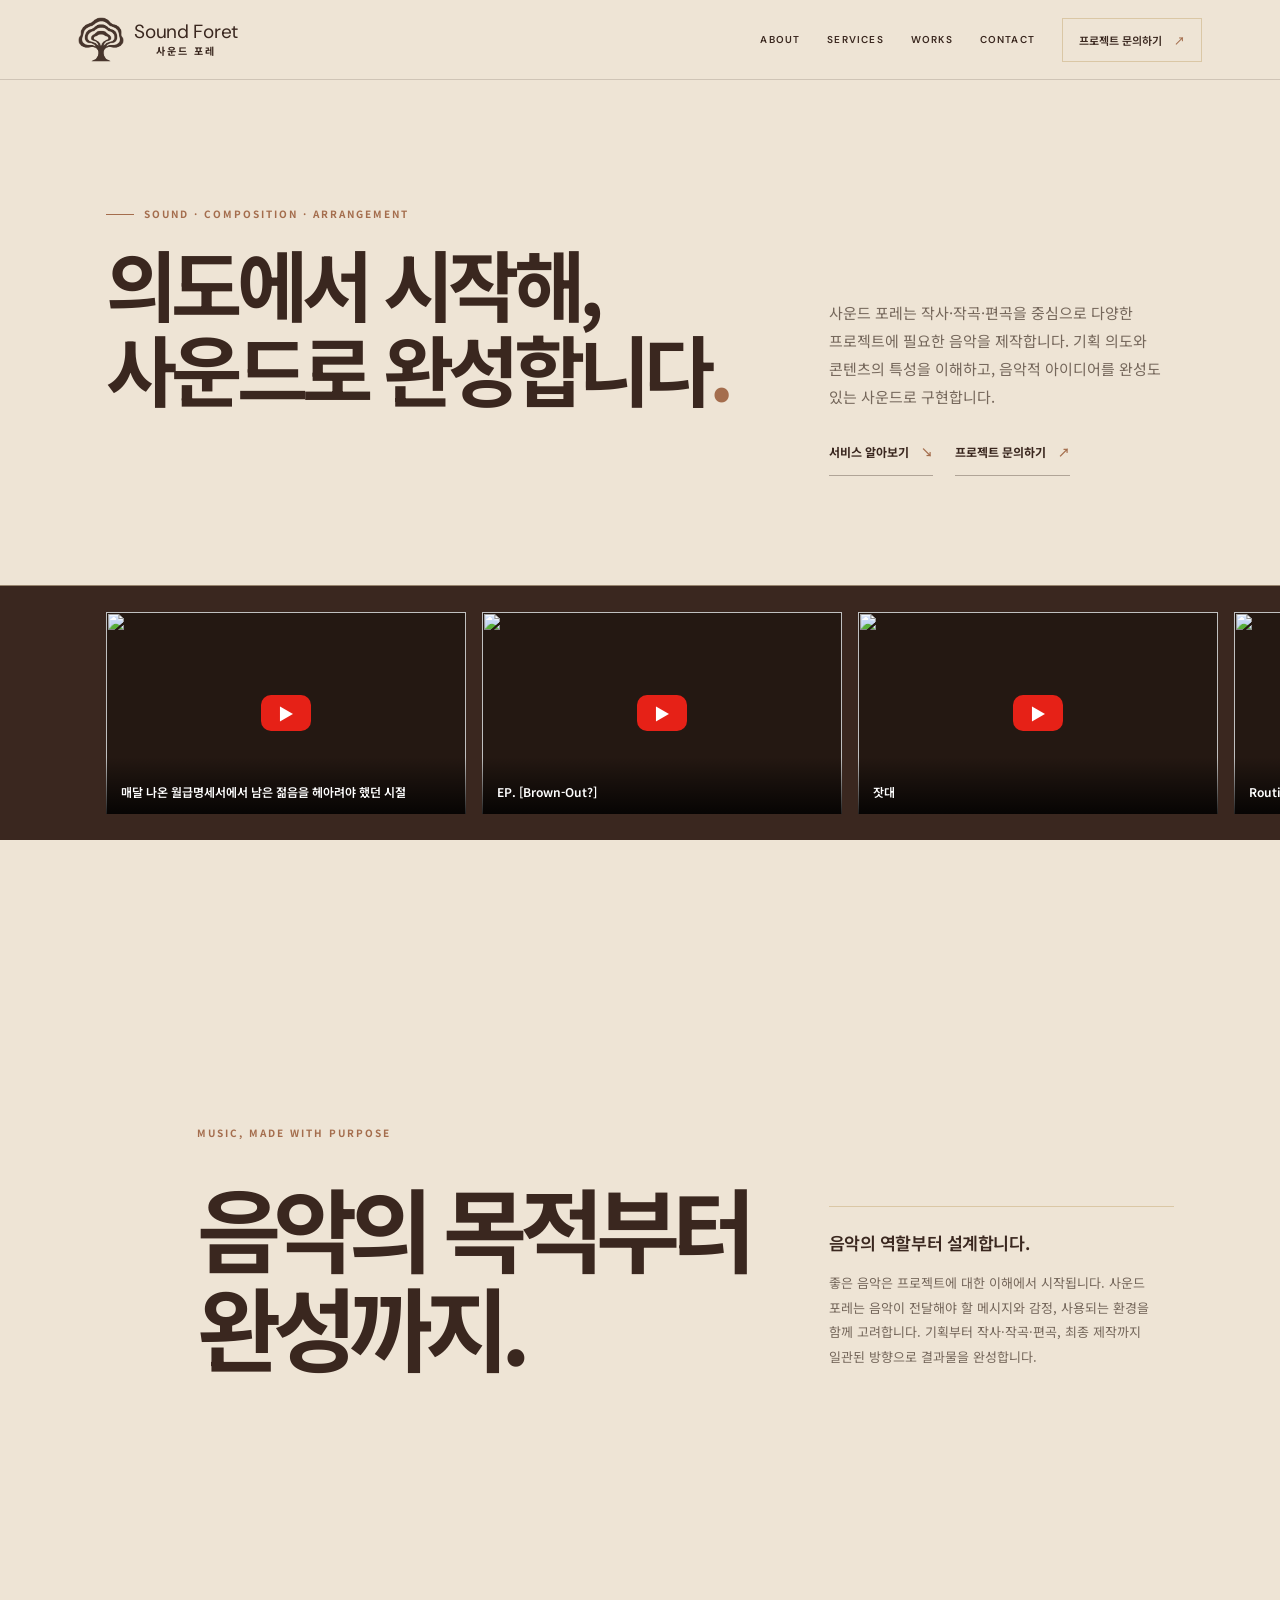
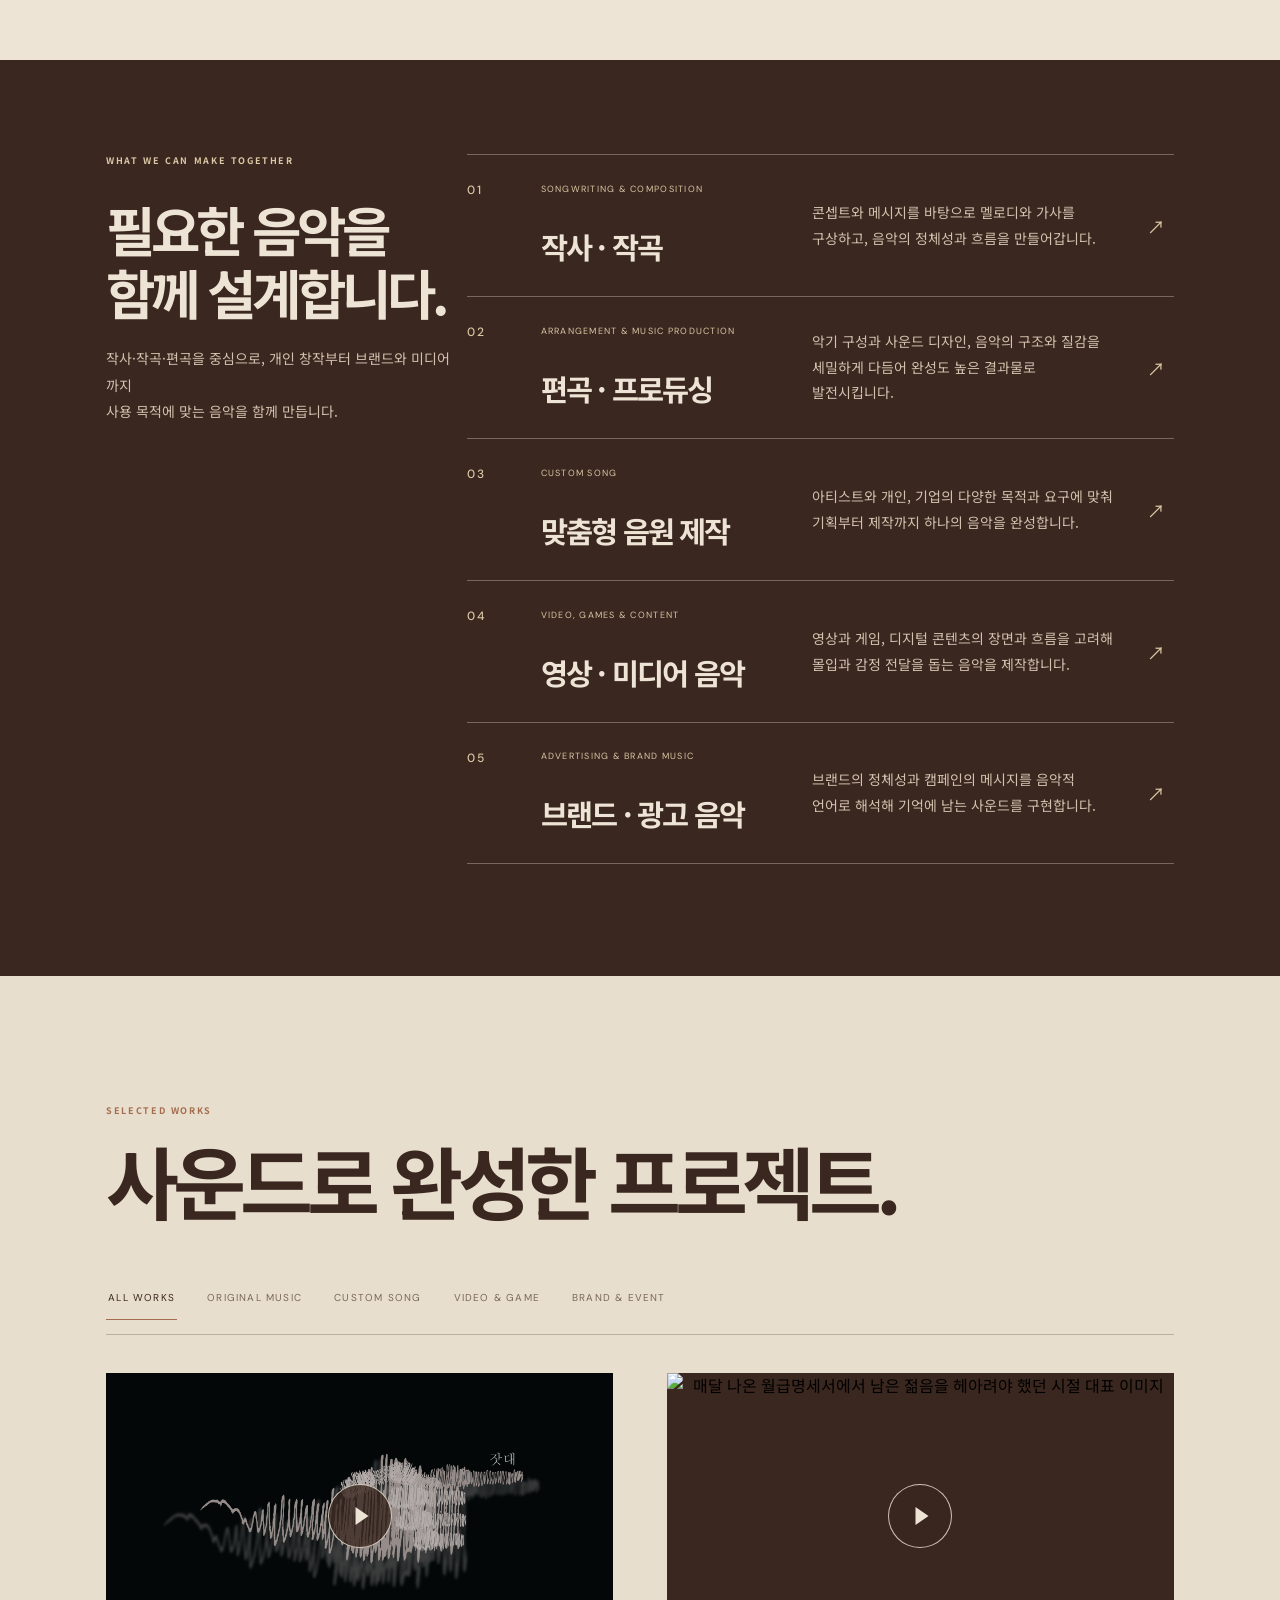
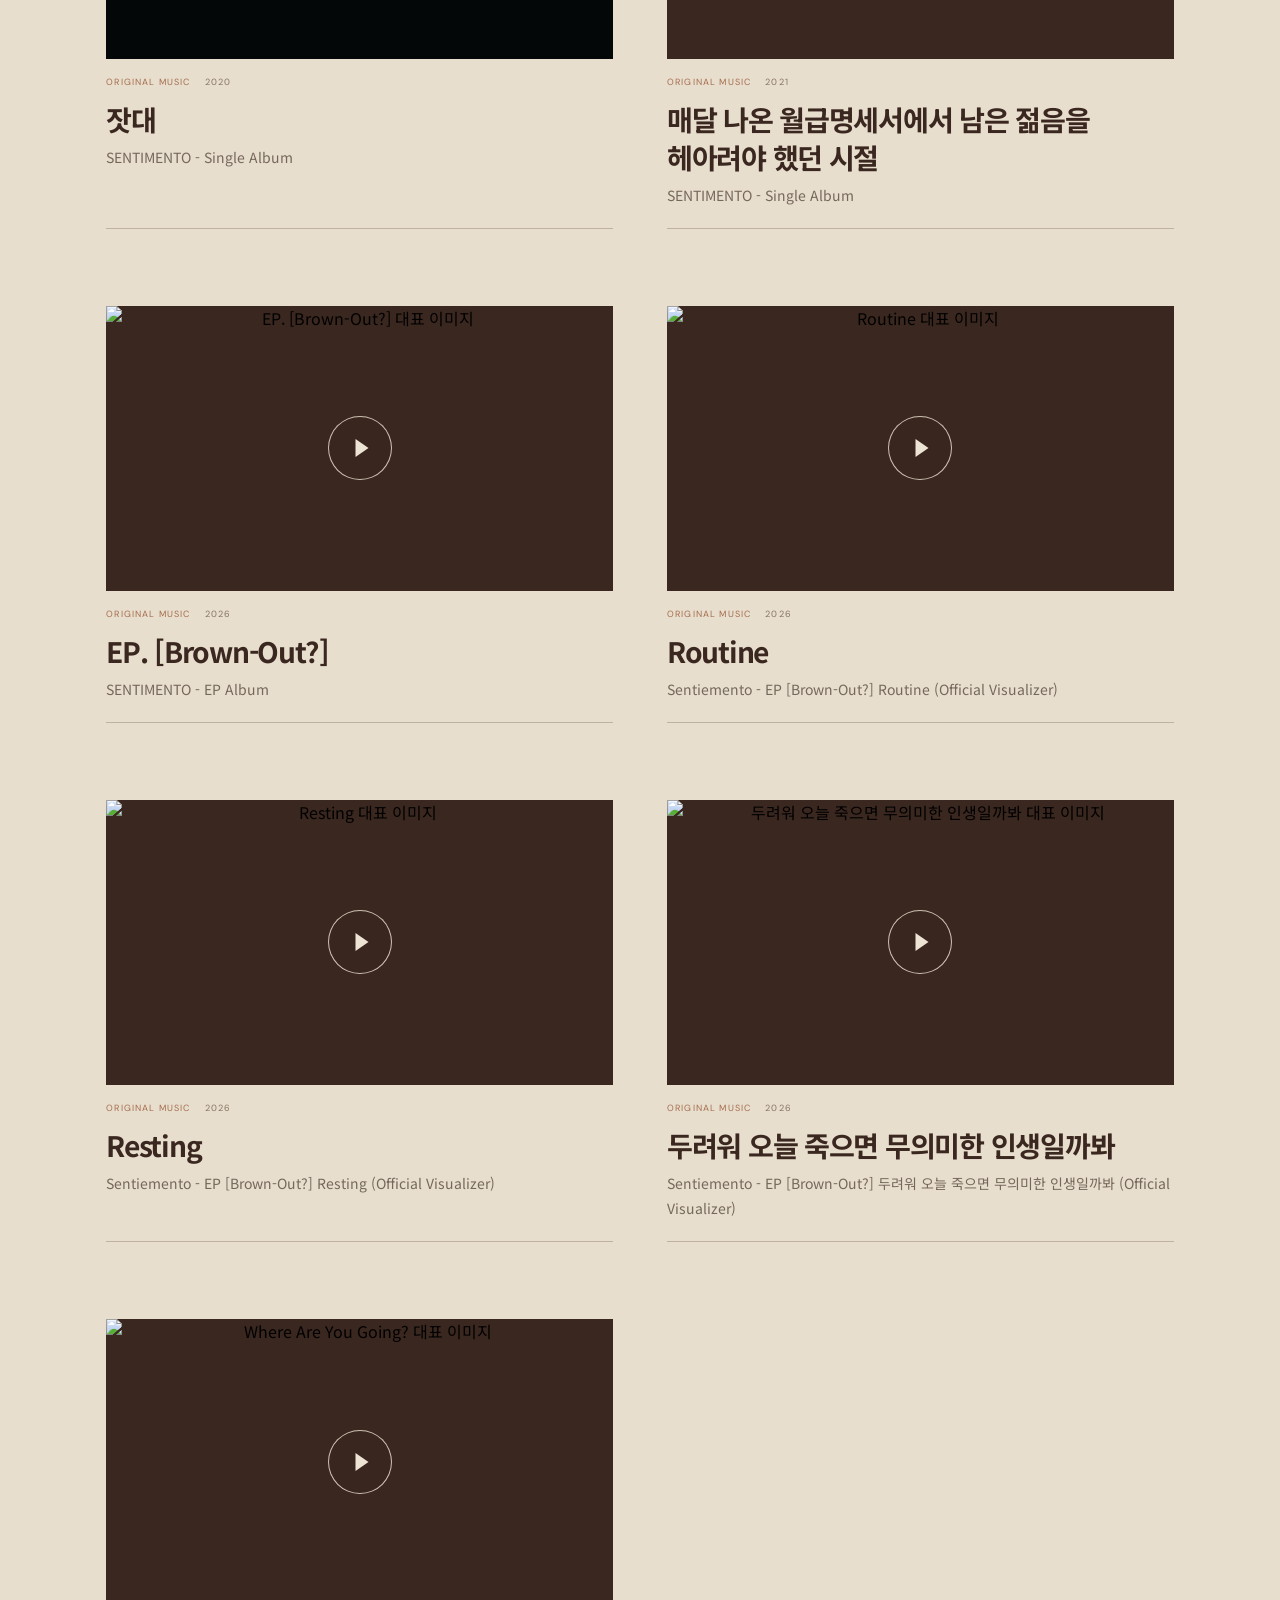
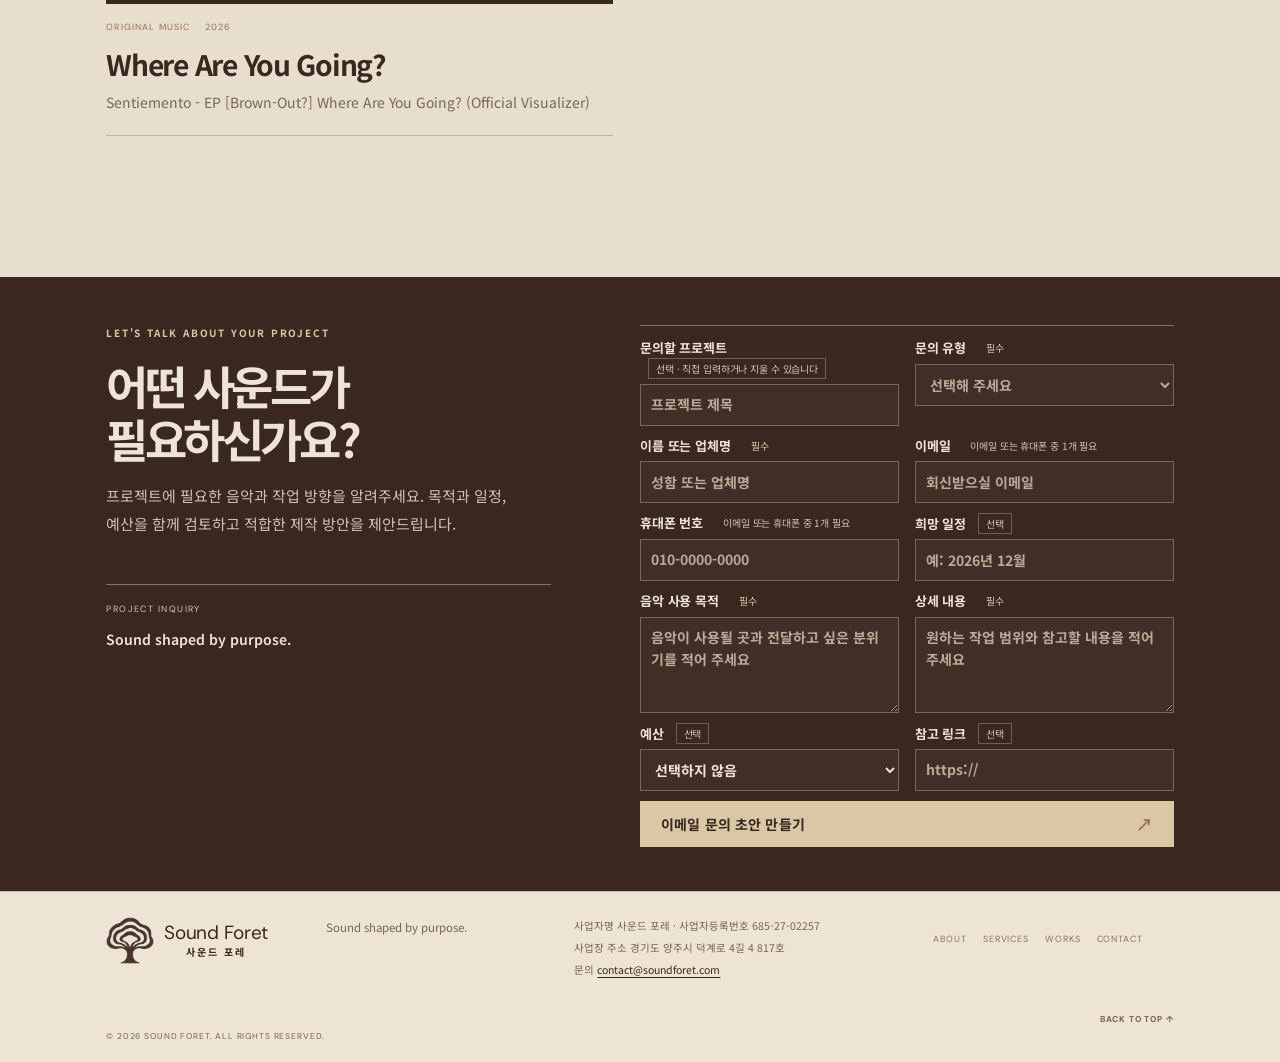
==== commit 346668be: "Add files via upload" ====
--- a/index.html
+++ b/index.html
@@ -6,6 +6,18 @@
   <meta name="theme-color" content="#EEE4D5">
   <meta name="description" content="작사와 작곡, 편곡을 중심으로 광고·영상·게임·이벤트와 개인 창작을 위한 음악을 기획하고 제작하는 Sound Foret입니다.">
   <title>Sound Foret — 사운드 포레 | 음악 제작</title>
+  <link rel="canonical" href="https://soundforet.com/">
+  <meta property="og:type" content="website">
+  <meta property="og:locale" content="ko_KR">
+  <meta property="og:site_name" content="Sound Foret">
+  <meta property="og:title" content="Sound Foret — 사운드 포레 | 음악 제작">
+  <meta property="og:description" content="작사와 작곡, 편곡을 중심으로 광고·영상·게임·이벤트와 개인 창작을 위한 음악을 기획하고 제작하는 Sound Foret입니다.">
+  <meta property="og:url" content="https://soundforet.com/">
+  <meta property="og:image" content="https://soundforet.com/assets/sound-foret-mark.png">
+  <meta name="twitter:card" content="summary">
+  <meta name="twitter:title" content="Sound Foret — 사운드 포레 | 음악 제작">
+  <meta name="twitter:description" content="작사와 작곡, 편곡을 중심으로 광고·영상·게임·이벤트와 개인 창작을 위한 음악을 기획하고 제작하는 Sound Foret입니다.">
+  <meta name="twitter:image" content="https://soundforet.com/assets/sound-foret-mark.png">
   <link rel="preconnect" href="https://fonts.googleapis.com">
   <link rel="preconnect" href="https://fonts.gstatic.com" crossorigin>
   <link href="https://fonts.googleapis.com/css2?family=DM+Sans:wght@400;500;600;700&family=Noto+Sans+KR:wght@400;500;600;700&display=swap" rel="stylesheet">
@@ -47,7 +59,6 @@
       <div class="home-video-marquee" id="homeVideoMarquee" aria-label="메인 화면 추천 영상" hidden>
         <div class="home-video-viewport"><div class="home-video-track" id="homeVideoTrack"></div></div>
       </div>
-      <div class="hero-bottom"><span>MUSIC FOR YOUR MOMENT</span><a href="#about">SCROLL TO EXPLORE ↓</a></div>
     </section>
 
     <section class="intro page" id="about" aria-labelledby="aboutTitle">
@@ -68,14 +79,6 @@
         <article class="service-item"><span class="service-number" aria-hidden="true">03</span><div><p class="service-en">CUSTOM SONG</p><h3 data-copy="service_3_title">맞춤형 음원 제작</h3><p data-copy="service_3_description">아티스트와 개인, 기업의 다양한 목적과 요구에 맞춰 기획부터 제작까지 하나의 음악을 완성합니다.</p></div><a class="service-icon" href="#contact" aria-label="맞춤형 음악 문의">↗</a></article>
         <article class="service-item"><span class="service-number" aria-hidden="true">04</span><div><p class="service-en">VIDEO, GAMES &amp; CONTENT</p><h3 data-copy="service_4_title">영상 · 미디어 음악</h3><p data-copy="service_4_description">영상과 게임, 디지털 콘텐츠의 장면과 흐름을 고려해 몰입과 감정 전달을 돕는 음악을 제작합니다.</p></div><a class="service-icon" href="#contact" aria-label="영상 미디어 음악 문의">↗</a></article>
         <article class="service-item"><span class="service-number" aria-hidden="true">05</span><div><p class="service-en">ADVERTISING &amp; BRAND MUSIC</p><h3 data-copy="service_5_title">브랜드 · 광고 음악</h3><p data-copy="service_5_description">브랜드의 정체성과 캠페인의 메시지를 음악적 언어로 해석해 기억에 남는 사운드를 구현합니다.</p></div><a class="service-icon" href="#contact" aria-label="브랜드 광고 음악 문의">↗</a></article>
-      </div>
-      <div class="service-process" aria-label="작업 진행 과정">
-        <h3>FROM PURPOSE TO MUSIC</h3>
-        <ol>
-          <li><span class="process-number" aria-hidden="true">01</span><strong>목적과 사용처</strong><span>음악이 쓰일 순간과 대상을 정리합니다.</span></li>
-          <li><span class="process-number" aria-hidden="true">02</span><strong>방향과 범위</strong><span>분위기와 필요한 작업을 함께 협의합니다.</span></li>
-          <li><span class="process-number" aria-hidden="true">03</span><strong>작사 · 작곡 · 편곡</strong><span>정해진 방향에 맞춰 음악을 만듭니다.</span></li>
-        </ol>
       </div>
     </section>
 
--- a/brand-overrides.css
+++ b/brand-overrides.css
@@ -24,7 +24,7 @@
   height: auto;
   min-height: max(760px, calc(100svh - var(--header-height) - 120px));
   display: grid;
-  grid-template-rows: 1fr auto auto;
+  grid-template-rows: 1fr auto;
   align-content: stretch;
   align-items: stretch;
   overflow: hidden;
@@ -107,7 +107,7 @@
   z-index: 4;
   width: 100vw;
   margin-left: calc(50% - 50vw);
-  padding: 26px 0 30px;
+  padding: 26px 0;
   overflow: hidden;
   border-top: 1px solid rgba(218,199,165,.58);
   background: var(--ink);
@@ -178,7 +178,7 @@
 
   .hero {
     min-height: max(700px, calc(100svh - var(--header-height)));
-    grid-template-rows: auto auto auto;
+    grid-template-rows: auto auto;
     align-content: start;
     padding-top: 42px;
   }
@@ -228,7 +228,7 @@
   .hero .text-link { min-height: 44px; font-size: 11px; }
   .hero-art { display: none; }
 
-  .home-video-marquee { padding: 20px 0 24px; }
+  .home-video-marquee { padding: 20px 0; }
   .home-video-viewport { padding-inline: var(--editorial-gutter); }
   .home-video-track, .home-video-group { gap: 10px; }
   .home-video-group { padding-right: 10px; }
@@ -286,9 +286,9 @@
   align-self: end;
   display: block;
   margin: 0 0 5px;
-  padding: 22px 0 0 26px;
+  padding: 22px 0 0;
   border-top: 1px solid var(--sand);
-  border-left: 1px solid var(--sand);
+  border-left: 0;
 }
 
 .intro-bottom > div { max-width: 440px; }
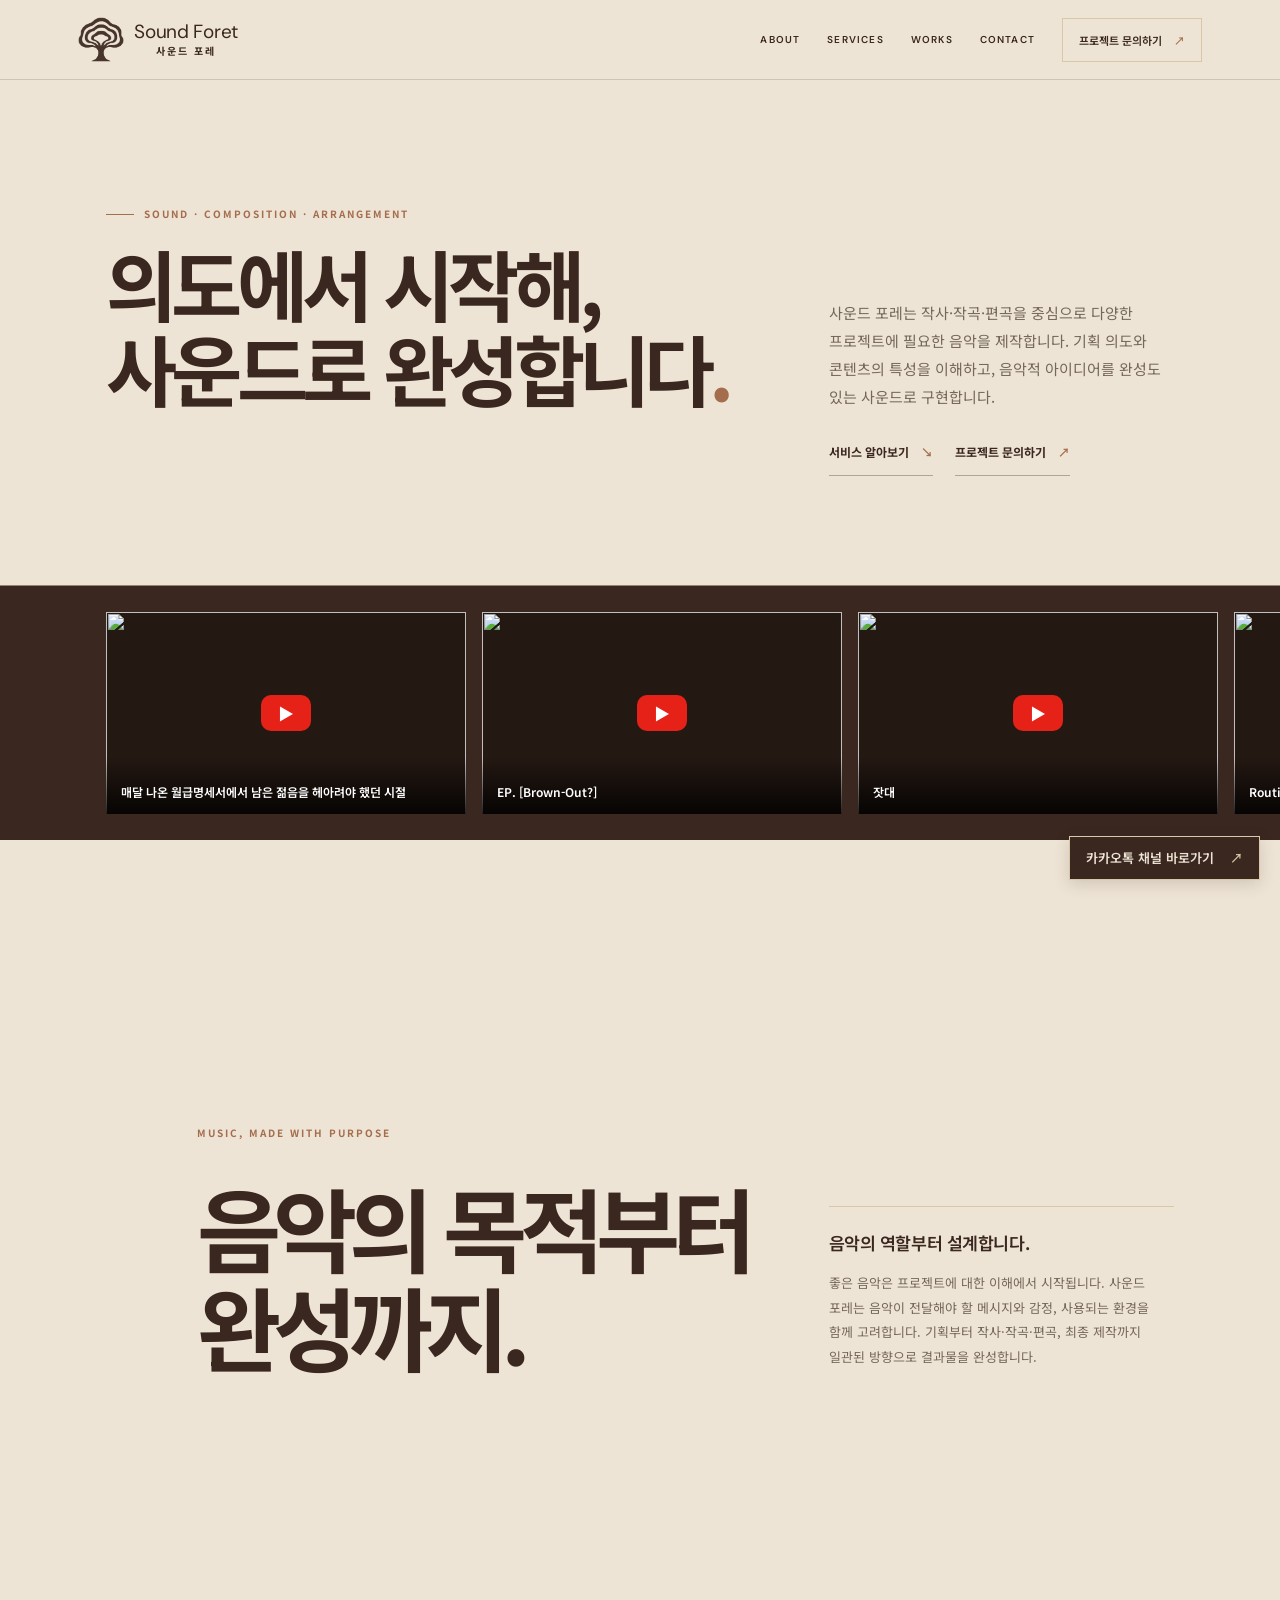
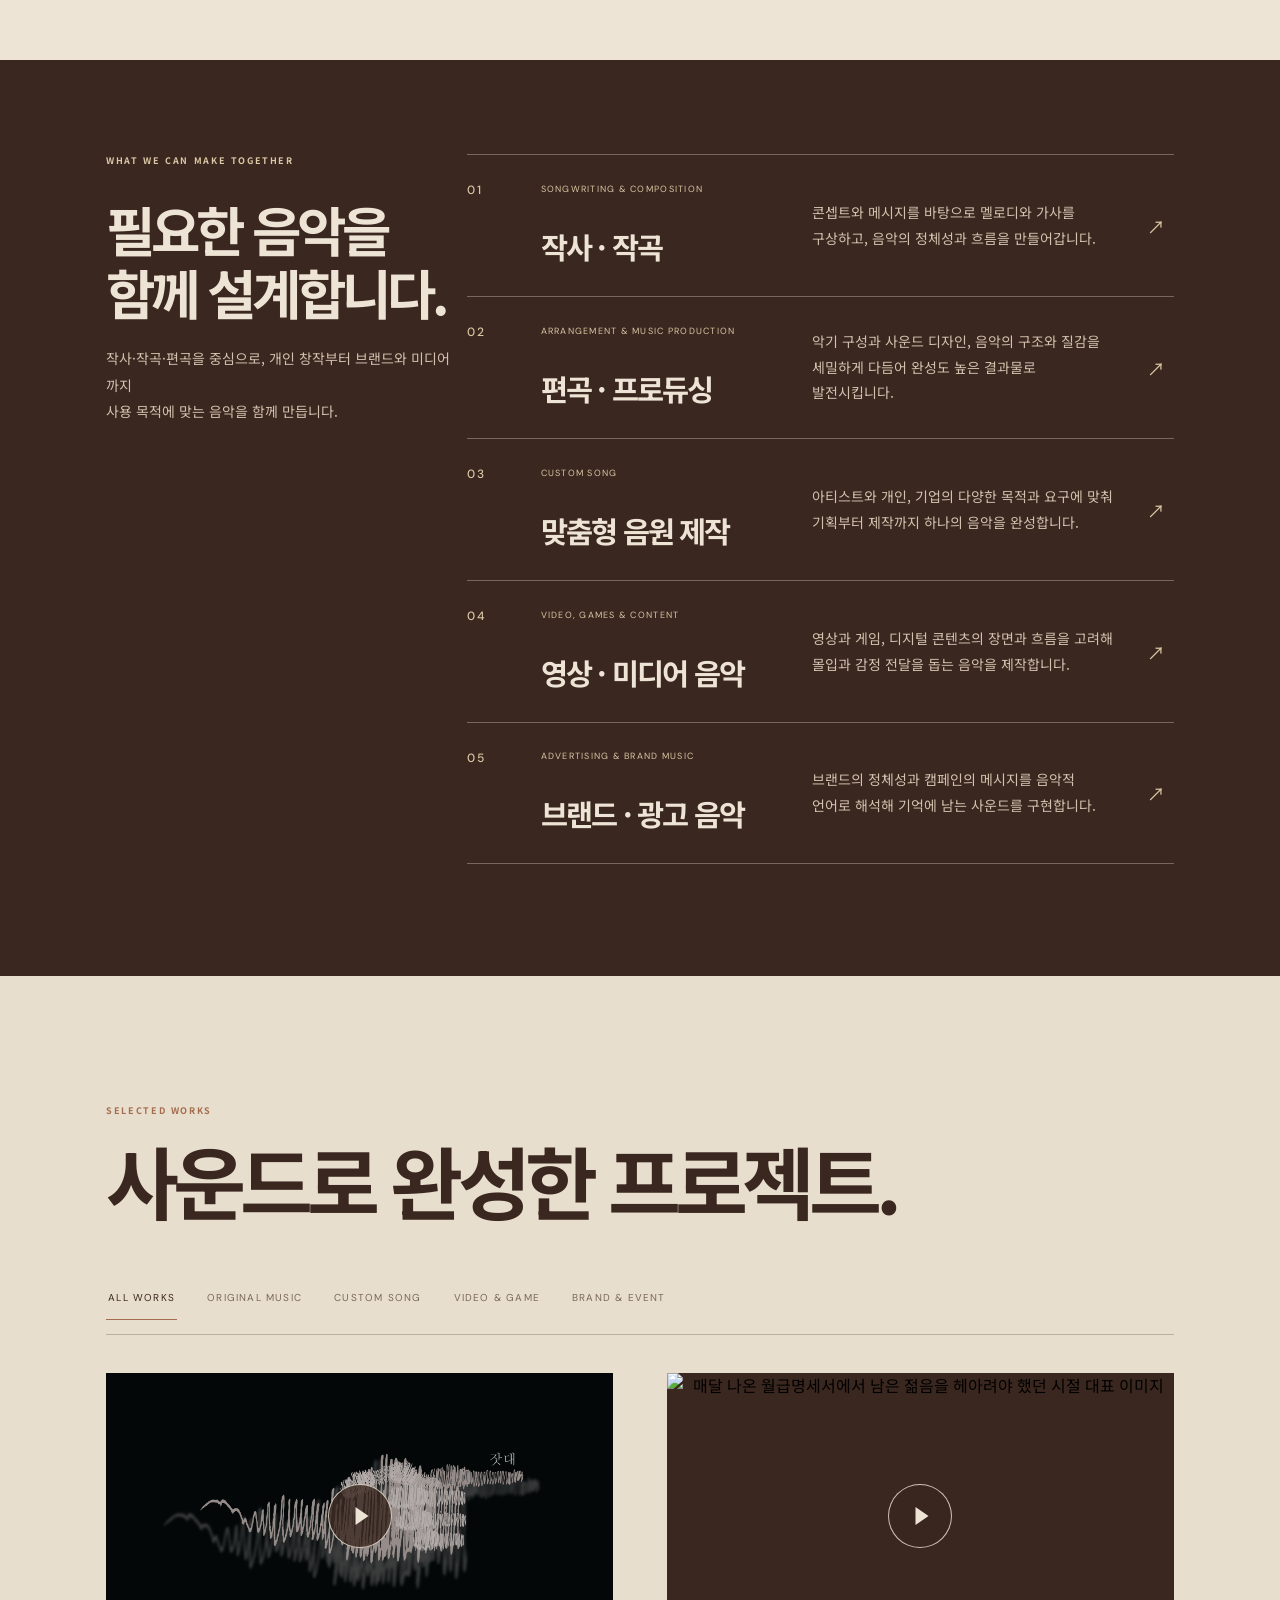
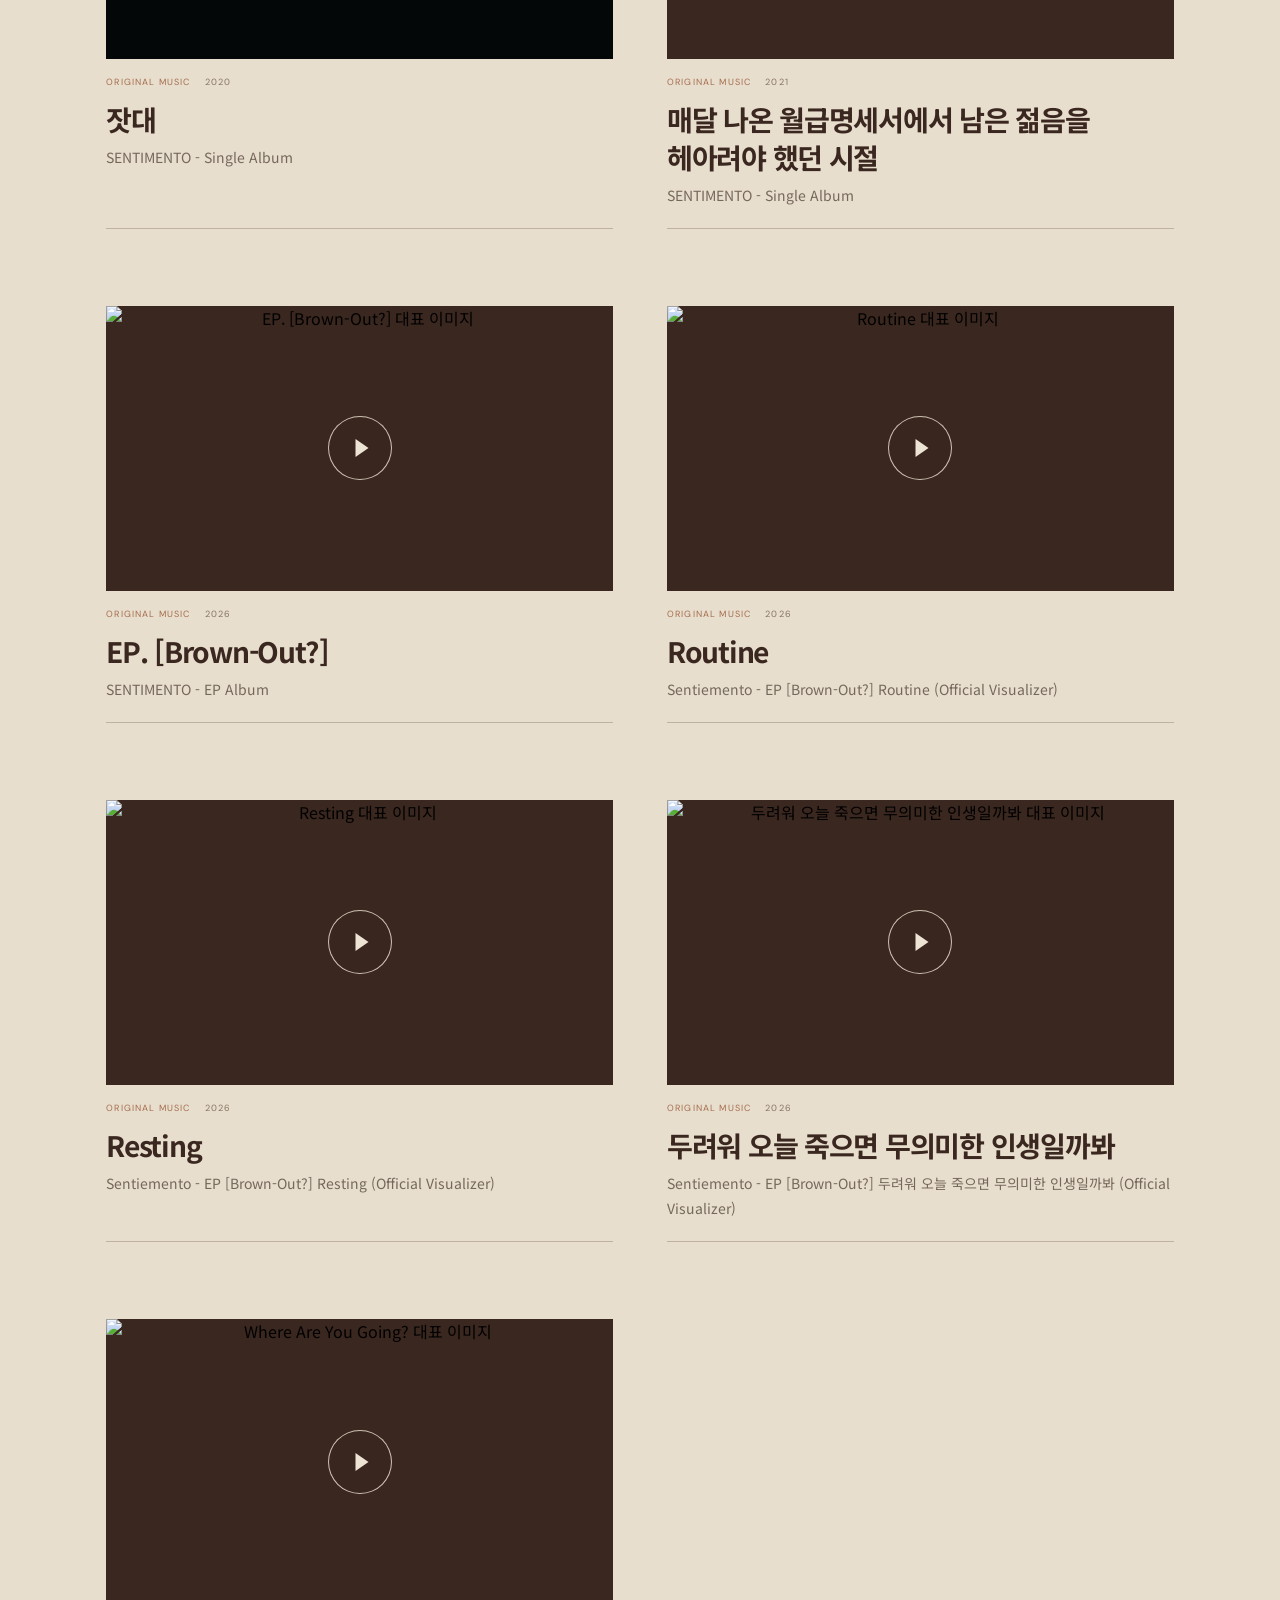
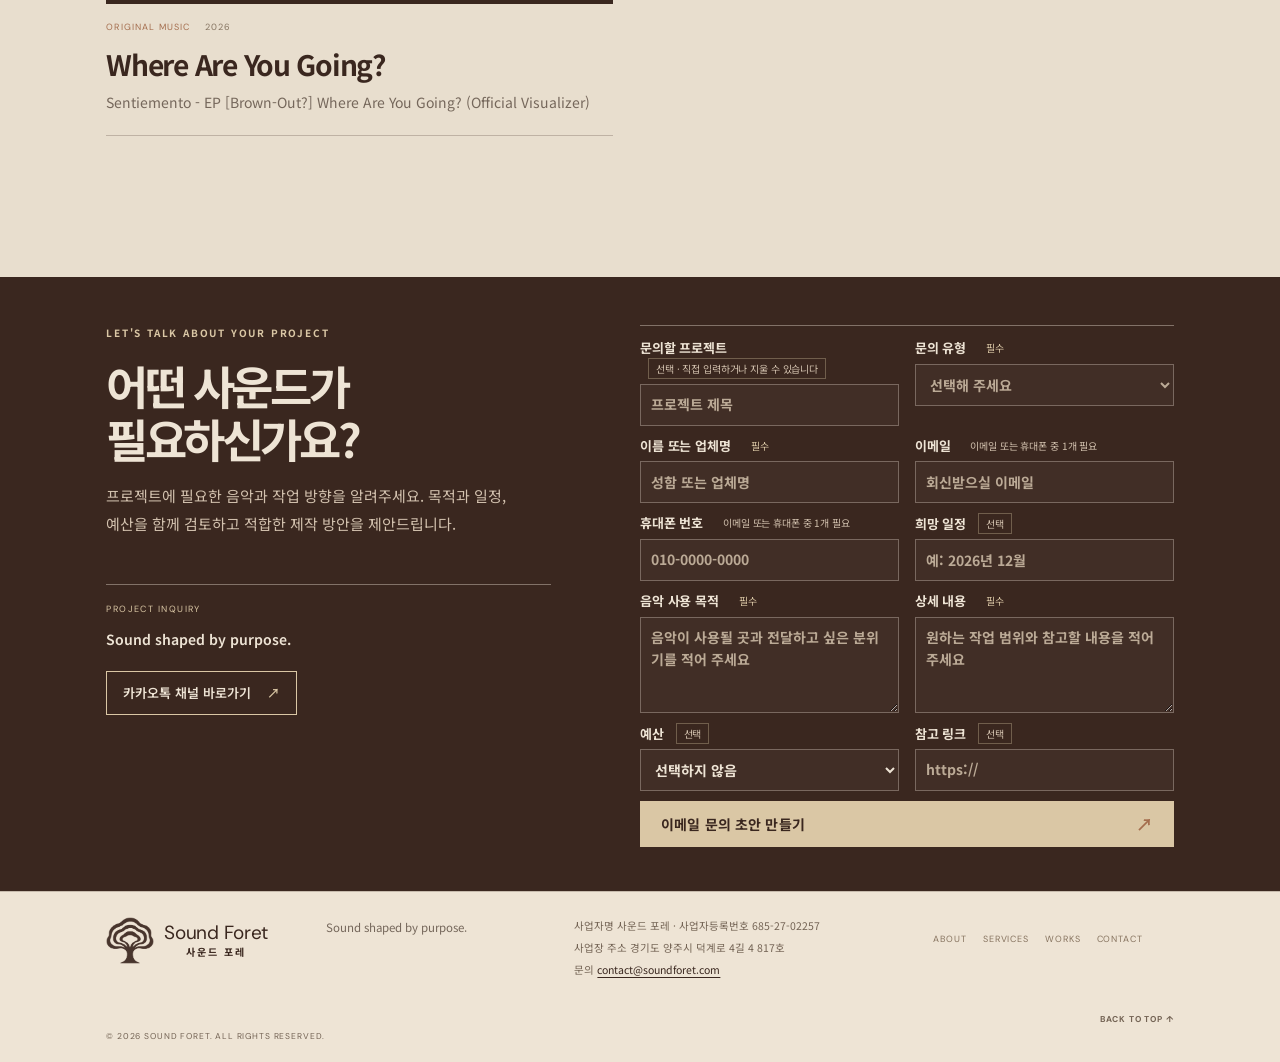
==== commit 40ce7266: "Add files via upload" ====
--- a/index.html
+++ b/index.html
@@ -90,7 +90,9 @@
 
     <section class="contact page" id="contact" aria-labelledby="contactTitle">
       <div class="contact-layout">
-        <div><p class="eyebrow">LET'S TALK ABOUT YOUR PROJECT</p><h2 id="contactTitle">어떤 사운드가<br>필요하신가요?</h2><p class="contact-intro" id="contactDescription">프로젝트에 필요한 음악과 작업 방향을 알려주세요. 목적과 일정, 예산을 함께 검토하고 적합한 제작 방안을 제안드립니다.</p><div class="contact-info"><span>PROJECT INQUIRY</span><strong id="contactFooterCopy">Sound shaped by purpose.</strong></div></div>
+        <div><p class="eyebrow">LET'S TALK ABOUT YOUR PROJECT</p><h2 id="contactTitle">어떤 사운드가<br>필요하신가요?</h2><p class="contact-intro" id="contactDescription">프로젝트에 필요한 음악과 작업 방향을 알려주세요. 목적과 일정, 예산을 함께 검토하고 적합한 제작 방안을 제안드립니다.</p><div class="contact-info"><span>PROJECT INQUIRY</span><strong id="contactFooterCopy">Sound shaped by purpose.</strong></div>
+          <a class="kakao-channel-link" href="https://pf.kakao.com/_SbxgmX" target="_blank" rel="noopener noreferrer">카카오톡 채널 바로가기 <span aria-hidden="true">↗</span></a>
+        </div>
         <form class="contact-form" id="contactForm">
           <label class="form-trap" aria-hidden="true">웹사이트<input name="website" tabindex="-1" autocomplete="off"></label>
           <label>문의할 프로젝트 <span class="optional">선택 · 직접 입력하거나 지울 수 있습니다</span><input name="project_title" maxlength="160" placeholder="프로젝트 제목"></label>
@@ -122,6 +124,7 @@
     <span class="copyright">© 2026 SOUND FORET. ALL RIGHTS RESERVED.</span>
     <a href="#home" class="back-top">BACK TO TOP ↑</a>
   </footer>
+  <a class="kakao-floating-link" href="https://pf.kakao.com/_SbxgmX" target="_blank" rel="noopener noreferrer">카카오톡 채널 바로가기 <span aria-hidden="true">↗</span></a>
   <script src="site-data.js"></script>
   <script src="script.js"></script>
 </body>
--- a/brand-overrides.css
+++ b/brand-overrides.css
@@ -1007,6 +1007,40 @@
   .back-top { justify-self: start; }
 }
 
+/* Kakao channel home links: ordinary HTTPS navigation on every device. */
+.kakao-channel-link,
+.kakao-floating-link {
+  display: inline-flex;
+  align-items: center;
+  justify-content: space-between;
+  gap: 16px;
+  min-height: 44px;
+  padding: 11px 16px;
+  border: 1px solid var(--sand);
+  color: var(--paper);
+  background: var(--ink);
+  font-size: 13px;
+  font-weight: 600;
+  line-height: 1.5;
+}
+.kakao-channel-link { margin-top: 20px; }
+.kakao-channel-link span,
+.kakao-floating-link span { color: var(--sand); }
+.kakao-channel-link:hover,
+.kakao-floating-link:hover { background: #50382C; }
+.kakao-floating-link {
+  position: fixed;
+  z-index: 20;
+  right: max(20px, env(safe-area-inset-right));
+  bottom: max(20px, env(safe-area-inset-bottom));
+  max-width: calc(100vw - 32px);
+  box-shadow: 0 4px 16px rgba(58,39,31,.16);
+}
+@media (max-width: 640px) {
+  .kakao-channel-link { margin-top: 16px; }
+  .kakao-floating-link { right: 16px; bottom: max(12px, env(safe-area-inset-bottom)); font-size: 12px; padding: 10px 13px; }
+}
+
 /* Public static export refinements from browser review. */
 .art-caption { display: none !important; }
 .submit-button { justify-content: space-between; padding: 14px 16px; border: 1px solid var(--sand); border-radius: 0; }
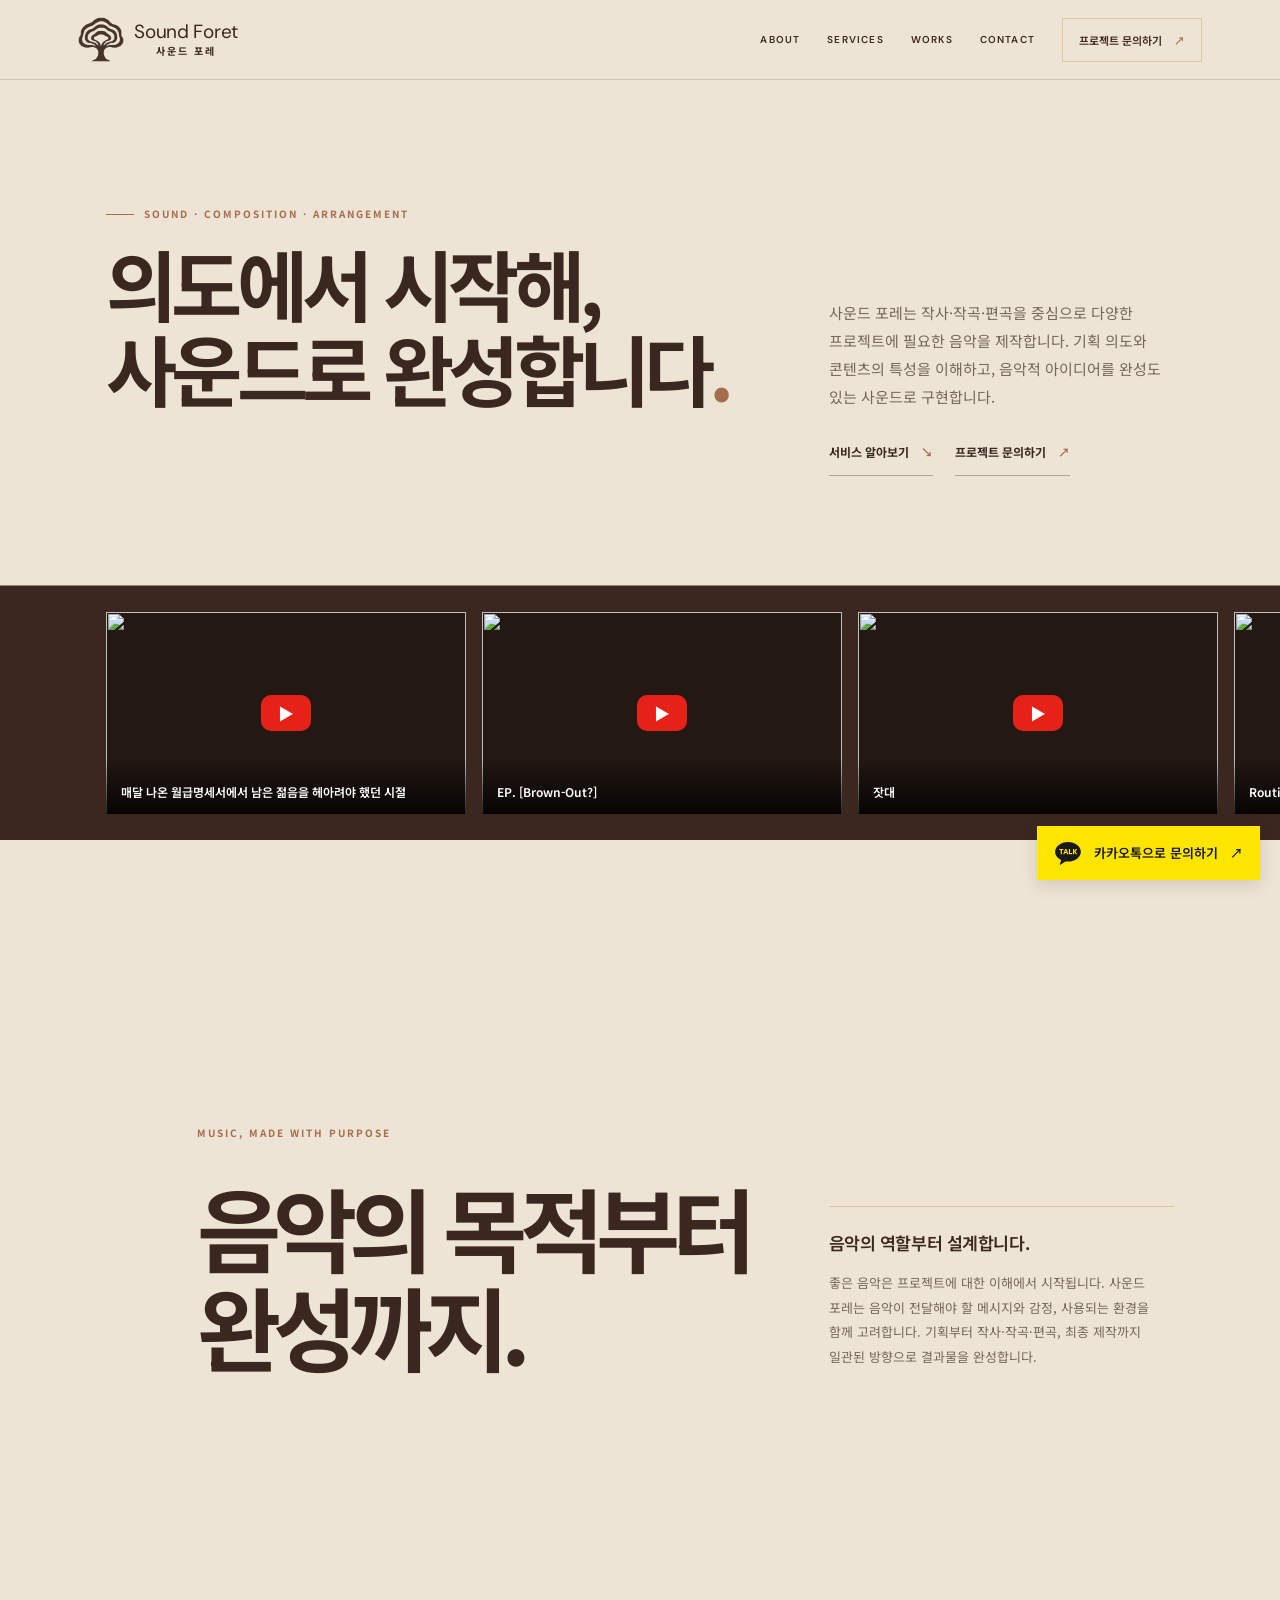
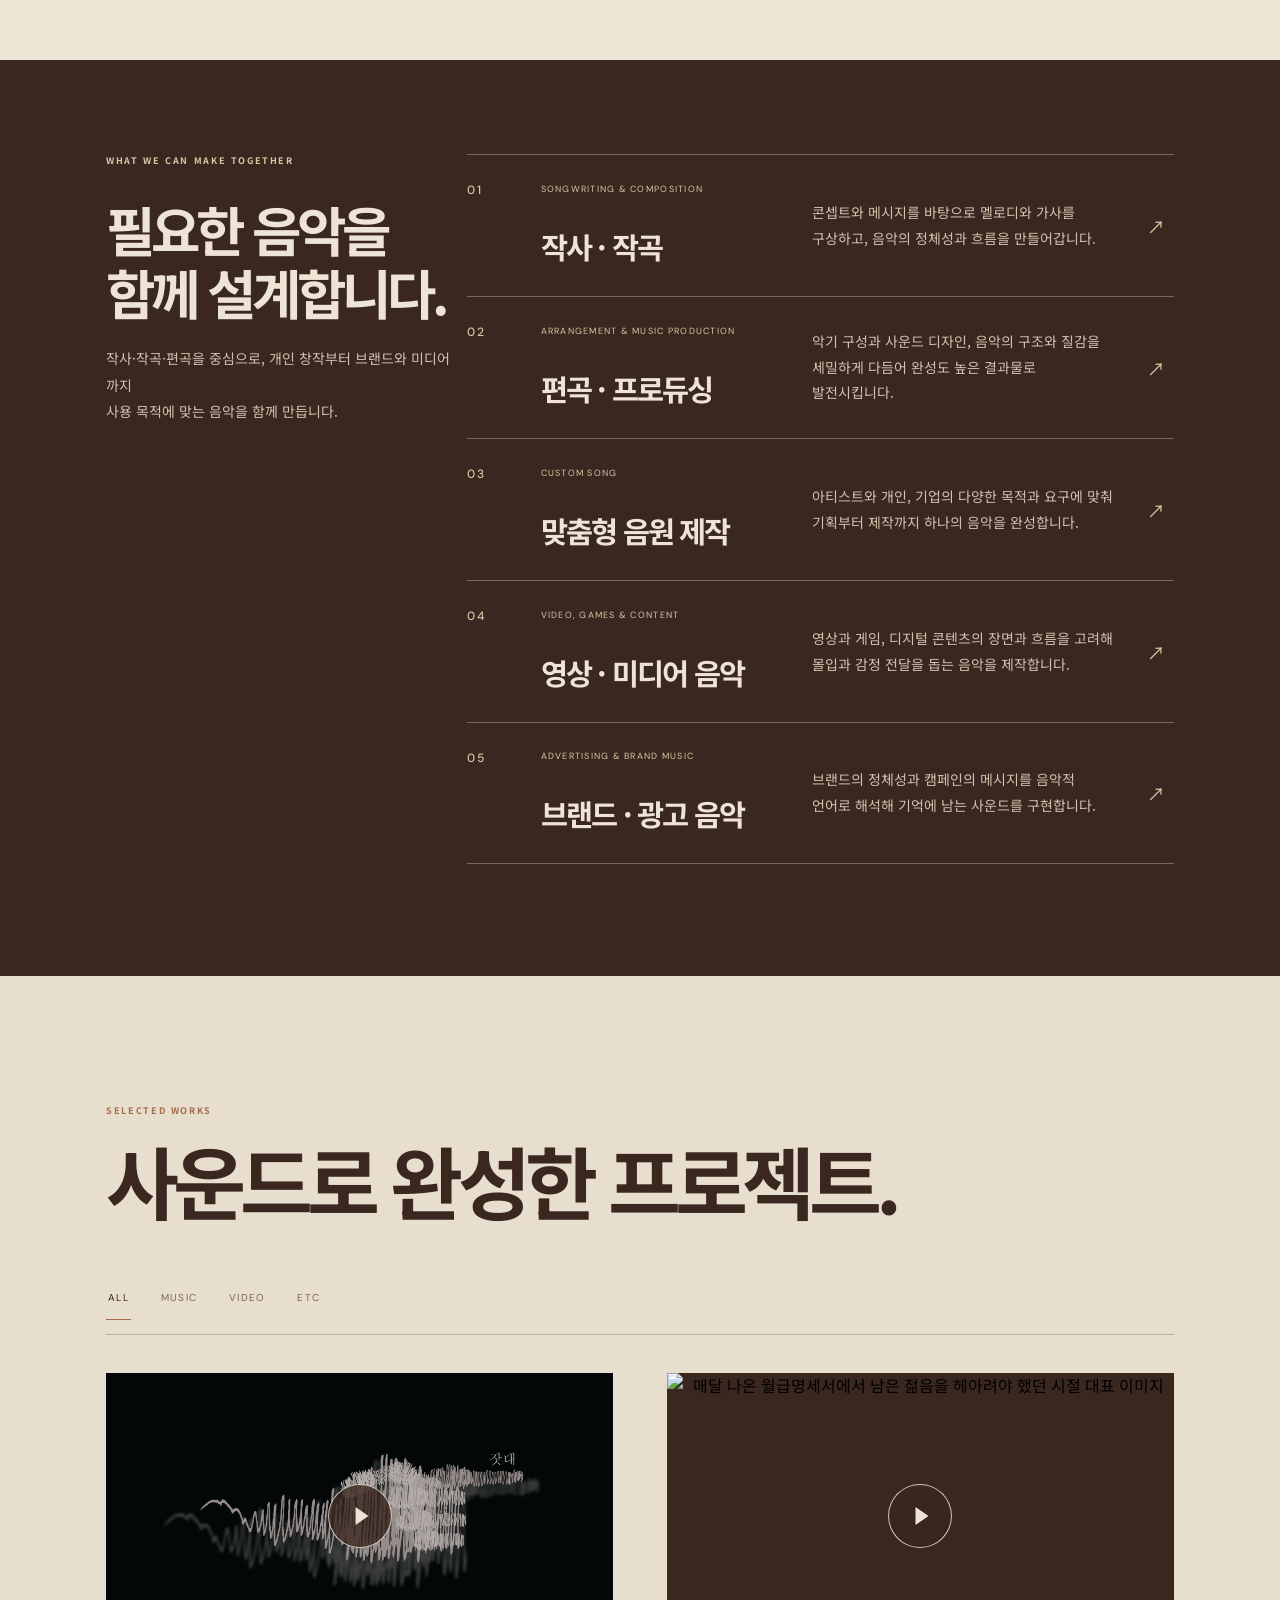
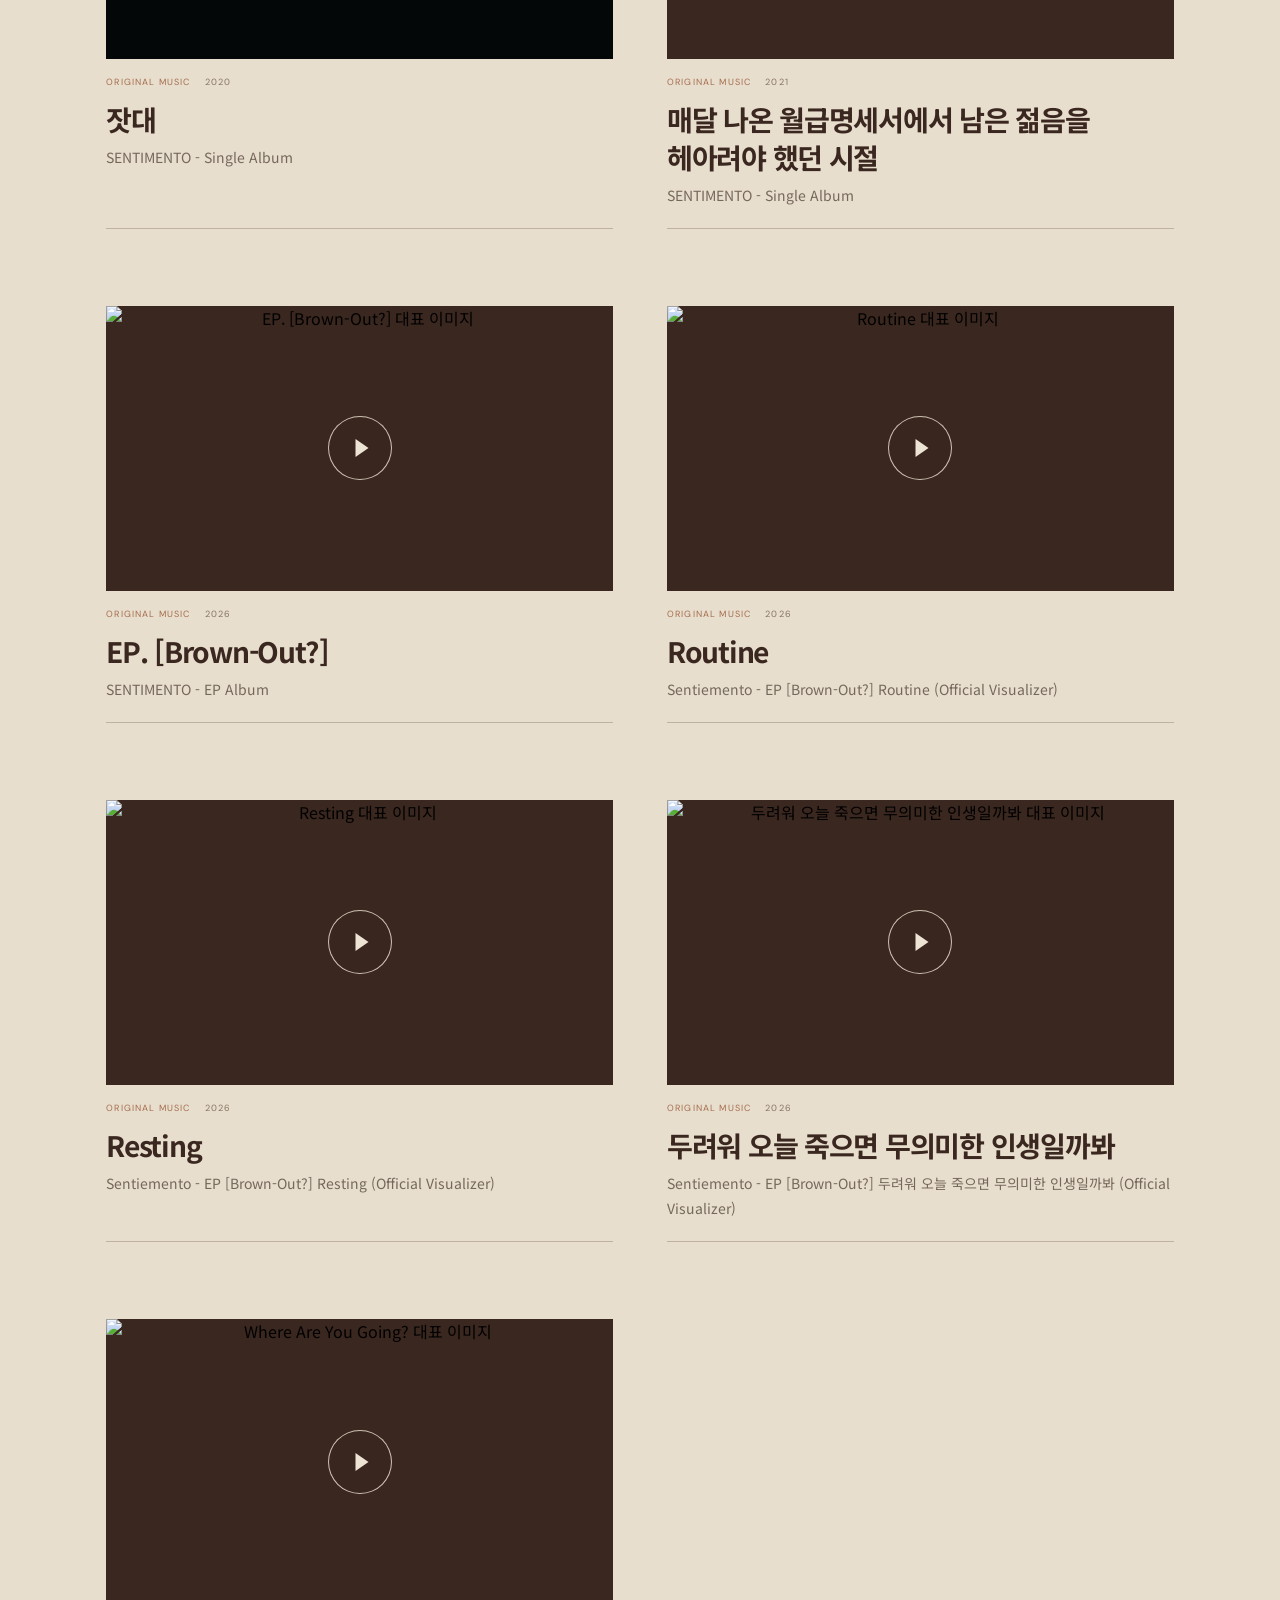
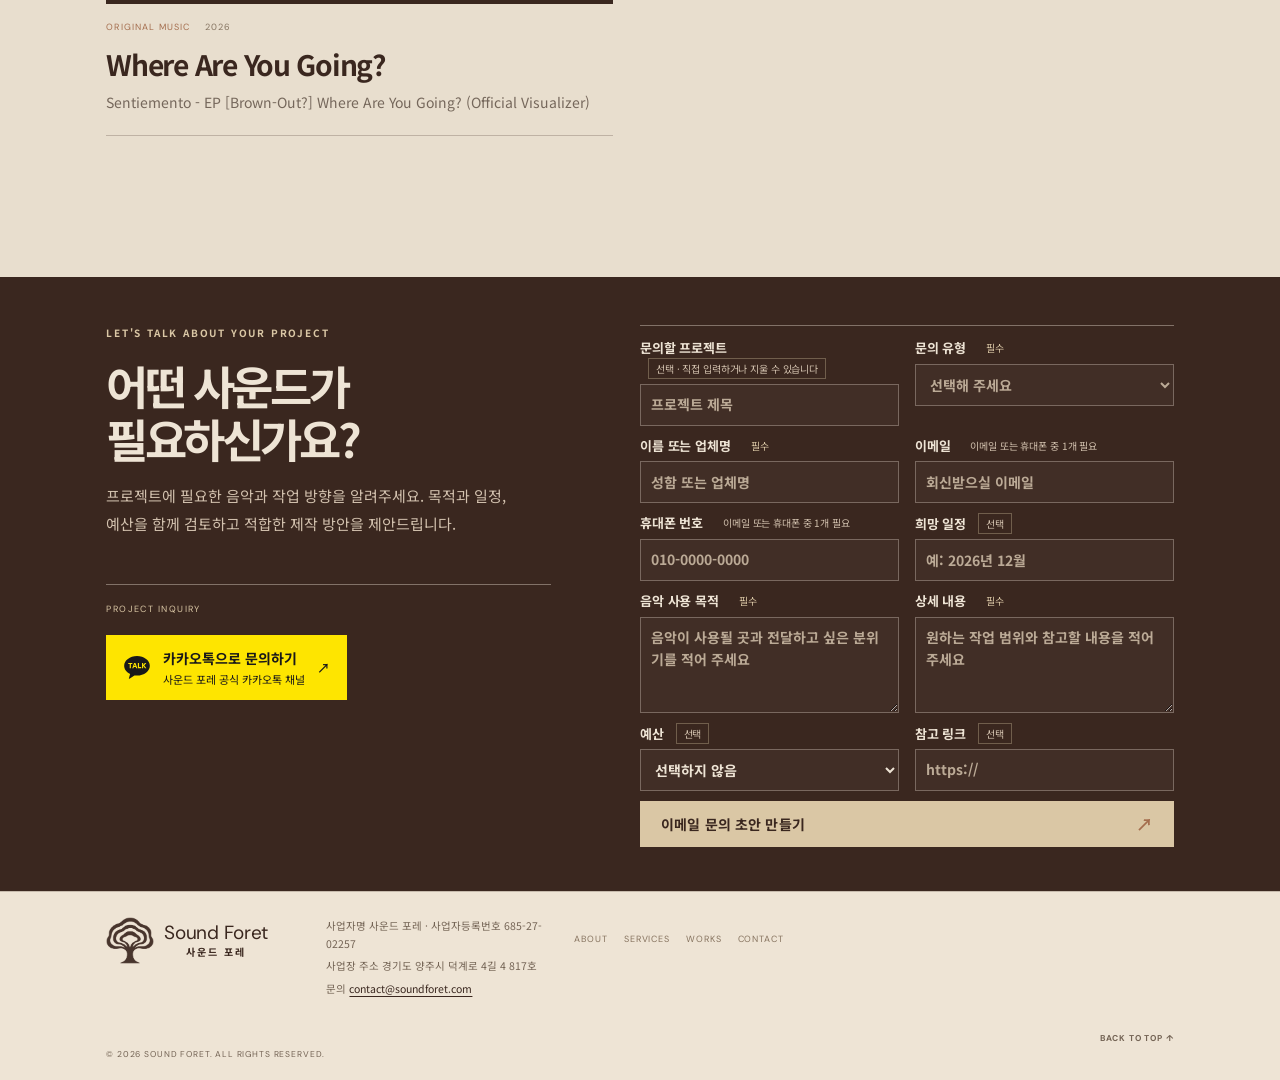
==== commit d01a8b61: "Add files via upload" ====
--- a/index.html
+++ b/index.html
@@ -4,20 +4,40 @@
   <meta charset="utf-8">
   <meta name="viewport" content="width=device-width, initial-scale=1">
   <meta name="theme-color" content="#EEE4D5">
-  <meta name="description" content="작사와 작곡, 편곡을 중심으로 광고·영상·게임·이벤트와 개인 창작을 위한 음악을 기획하고 제작하는 Sound Foret입니다.">
-  <title>Sound Foret — 사운드 포레 | 음악 제작</title>
+  <meta name="description" content="사운드 포레(Sound Foret)는 작사·작곡·편곡을 중심으로 아티스트 음원, 광고·영상·게임·브랜드 음악을 기획하고 제작하는 음악 제작 스튜디오입니다.">
+  <title>사운드 포레 Sound Foret | 작곡·편곡·음악 제작 스튜디오</title>
   <link rel="canonical" href="https://soundforet.com/">
+  <link rel="icon" type="image/x-icon" href="favicon.ico" sizes="16x16 32x32 48x48">
+  <link rel="icon" type="image/png" sizes="32x32" href="favicon-32x32.png">
+  <link rel="icon" type="image/png" sizes="16x16" href="favicon-16x16.png">
+  <link rel="apple-touch-icon" sizes="180x180" href="apple-touch-icon.png">
+  <link rel="manifest" href="site.webmanifest">
   <meta property="og:type" content="website">
   <meta property="og:locale" content="ko_KR">
   <meta property="og:site_name" content="Sound Foret">
-  <meta property="og:title" content="Sound Foret — 사운드 포레 | 음악 제작">
-  <meta property="og:description" content="작사와 작곡, 편곡을 중심으로 광고·영상·게임·이벤트와 개인 창작을 위한 음악을 기획하고 제작하는 Sound Foret입니다.">
+  <meta property="og:title" content="사운드 포레 Sound Foret | 작곡·편곡·음악 제작 스튜디오">
+  <meta property="og:description" content="사운드 포레(Sound Foret)는 작사·작곡·편곡을 중심으로 아티스트 음원, 광고·영상·게임·브랜드 음악을 기획하고 제작하는 음악 제작 스튜디오입니다.">
   <meta property="og:url" content="https://soundforet.com/">
   <meta property="og:image" content="https://soundforet.com/assets/sound-foret-mark.png">
   <meta name="twitter:card" content="summary">
-  <meta name="twitter:title" content="Sound Foret — 사운드 포레 | 음악 제작">
-  <meta name="twitter:description" content="작사와 작곡, 편곡을 중심으로 광고·영상·게임·이벤트와 개인 창작을 위한 음악을 기획하고 제작하는 Sound Foret입니다.">
+  <meta name="twitter:title" content="사운드 포레 Sound Foret | 작곡·편곡·음악 제작 스튜디오">
+  <meta name="twitter:description" content="사운드 포레(Sound Foret)는 작사·작곡·편곡을 중심으로 아티스트 음원, 광고·영상·게임·브랜드 음악을 기획하고 제작하는 음악 제작 스튜디오입니다.">
   <meta name="twitter:image" content="https://soundforet.com/assets/sound-foret-mark.png">
+  <script type="application/ld+json">
+{
+  "@context": "https://schema.org",
+  "@type": "Organization",
+  "@id": "https://soundforet.com/#organization",
+  "name": "사운드 포레",
+  "alternateName": [
+    "사운드포레",
+    "Sound Foret"
+  ],
+  "url": "https://soundforet.com/",
+  "description": "사운드 포레(Sound Foret)는 작사·작곡·편곡을 중심으로 아티스트 음원, 광고·영상·게임·브랜드 음악을 기획하고 제작하는 음악 제작 스튜디오입니다.",
+  "logo": "https://soundforet.com/assets/sound-foret-mark.png"
+}
+  </script>
   <link rel="preconnect" href="https://fonts.googleapis.com">
   <link rel="preconnect" href="https://fonts.gstatic.com" crossorigin>
   <link href="https://fonts.googleapis.com/css2?family=DM+Sans:wght@400;500;600;700&family=Noto+Sans+KR:wght@400;500;600;700&display=swap" rel="stylesheet">
@@ -86,12 +106,13 @@
       <div class="works-top"><div><p class="eyebrow">SELECTED WORKS</p><h2 id="worksTitle">사운드로 완성한 프로젝트.</h2></div></div>
       <ul class="work-categories" id="workCategories" aria-label="작업 분류"></ul>
       <div class="works-grid" id="worksGrid" aria-live="polite"></div>
+      <button class="works-load-more" id="worksLoadMore" type="button" aria-controls="worksGrid" hidden>더 보기 <span aria-hidden="true">+</span></button>
     </section>
 
     <section class="contact page" id="contact" aria-labelledby="contactTitle">
       <div class="contact-layout">
-        <div><p class="eyebrow">LET'S TALK ABOUT YOUR PROJECT</p><h2 id="contactTitle">어떤 사운드가<br>필요하신가요?</h2><p class="contact-intro" id="contactDescription">프로젝트에 필요한 음악과 작업 방향을 알려주세요. 목적과 일정, 예산을 함께 검토하고 적합한 제작 방안을 제안드립니다.</p><div class="contact-info"><span>PROJECT INQUIRY</span><strong id="contactFooterCopy">Sound shaped by purpose.</strong></div>
-          <a class="kakao-channel-link" href="https://pf.kakao.com/_SbxgmX" target="_blank" rel="noopener noreferrer">카카오톡 채널 바로가기 <span aria-hidden="true">↗</span></a>
+        <div><p class="eyebrow">LET'S TALK ABOUT YOUR PROJECT</p><h2 id="contactTitle">어떤 사운드가<br>필요하신가요?</h2><p class="contact-intro" id="contactDescription">프로젝트에 필요한 음악과 작업 방향을 알려주세요. 목적과 일정, 예산을 함께 검토하고 적합한 제작 방안을 제안드립니다.</p><div class="contact-info"><span>PROJECT INQUIRY</span><strong id="contactFooterCopy"></strong></div>
+          <a class="kakao-channel-link" href="https://pf.kakao.com/_SbxgmX" target="_blank" rel="noopener noreferrer"><img src="assets/kakao-talk-mark.svg" width="28" height="28" alt=""><span class="kakao-copy"><strong>카카오톡으로 문의하기</strong><small>사운드 포레 공식 카카오톡 채널</small></span><span aria-hidden="true">↗</span></a>
         </div>
         <form class="contact-form" id="contactForm">
           <label class="form-trap" aria-hidden="true">웹사이트<input name="website" tabindex="-1" autocomplete="off"></label>
@@ -114,7 +135,7 @@
 
   <footer class="site-footer">
     <a class="brand footer-brand" href="#home" aria-label="Sound Foret 사운드 포레 홈"><img class="brand-symbol" src="assets/sound-foret-mark.png" alt=""><span class="brand-words"><span class="brand-english">Sound Foret</span><span class="brand-korean">사운드 포레</span></span></a>
-    <span class="footer-business" id="footerCopy">Sound shaped by purpose.</span>
+    <span class="footer-business" id="footerCopy"></span>
     <address class="footer-legal" aria-label="사업자 정보">
       <span>사업자명 사운드 포레 · 사업자등록번호 685-27-02257</span>
       <span>사업장 주소 경기도 양주시 덕계로 4길 4 817호</span>
@@ -124,7 +145,7 @@
     <span class="copyright">© 2026 SOUND FORET. ALL RIGHTS RESERVED.</span>
     <a href="#home" class="back-top">BACK TO TOP ↑</a>
   </footer>
-  <a class="kakao-floating-link" href="https://pf.kakao.com/_SbxgmX" target="_blank" rel="noopener noreferrer">카카오톡 채널 바로가기 <span aria-hidden="true">↗</span></a>
+  <a class="kakao-floating-link" href="https://pf.kakao.com/_SbxgmX" target="_blank" rel="noopener noreferrer"><img src="assets/kakao-talk-mark.svg" width="28" height="28" alt=""><span>카카오톡으로 문의하기</span><span aria-hidden="true">↗</span></a>
   <script src="site-data.js"></script>
   <script src="script.js"></script>
 </body>
--- a/brand-overrides.css
+++ b/brand-overrides.css
@@ -1007,27 +1007,37 @@
   .back-top { justify-self: start; }
 }
 
-/* Kakao channel home links: ordinary HTTPS navigation on every device. */
+/* Scalable speech-bubble mark for the Kakao channel buttons. */
+#contactFooterCopy:empty,
+#footerCopy:empty { display: none; }
+
 .kakao-channel-link,
 .kakao-floating-link {
   display: inline-flex;
   align-items: center;
-  justify-content: space-between;
-  gap: 16px;
-  min-height: 44px;
-  padding: 11px 16px;
-  border: 1px solid var(--sand);
-  color: var(--paper);
-  background: var(--ink);
+  gap: 12px;
+  min-height: 52px;
+  padding: 12px 16px;
+  border: 1px solid #FEE500;
+  background: #FEE500;
+  color: #191919;
   font-size: 13px;
   font-weight: 600;
   line-height: 1.5;
-}
-.kakao-channel-link { margin-top: 20px; }
-.kakao-channel-link span,
-.kakao-floating-link span { color: var(--sand); }
-.kakao-channel-link:hover,
-.kakao-floating-link:hover { background: #50382C; }
+  transition: box-shadow .2s, transform .2s;
+}
+.kakao-channel-link { margin-top: 20px; max-width: 100%; }
+.kakao-channel-link img,
+.kakao-floating-link img { flex: none; width: 28px; height: 28px; }
+.kakao-copy { display: grid; gap: 2px; }
+.kakao-copy strong { font-size: 14px; }
+.kakao-copy small { font-size: 11px; font-weight: 400; }
+.kakao-channel-link:focus-visible,
+.kakao-floating-link:focus-visible { outline: 2px solid var(--paper); outline-offset: 4px; box-shadow: 0 0 0 6px var(--ink); }
+@media (hover: hover) {
+  .kakao-channel-link:hover,
+  .kakao-floating-link:hover { transform: translateY(-2px); box-shadow: 0 6px 18px rgba(0,0,0,.18); }
+}
 .kakao-floating-link {
   position: fixed;
   z-index: 20;
@@ -1036,9 +1046,32 @@
   max-width: calc(100vw - 32px);
   box-shadow: 0 4px 16px rgba(58,39,31,.16);
 }
+.kakao-floating-link[hidden] { display: none; }
+.works-load-more {
+  display: flex;
+  align-items: center;
+  justify-content: center;
+  gap: 28px;
+  min-height: 48px;
+  min-width: 180px;
+  margin: 36px auto 0;
+  padding: 12px 24px;
+  border: 1px solid var(--ink);
+  background: transparent;
+  color: var(--ink);
+  font-size: 14px;
+  cursor: pointer;
+}
+.works-load-more:hover { background: var(--ink); color: var(--paper); }
+.works-load-more[hidden] { display: none; }
 @media (max-width: 640px) {
-  .kakao-channel-link { margin-top: 16px; }
+  .kakao-channel-link { margin-top: 16px; padding: 12px; gap: 8px; }
+  .kakao-copy strong { font-size: 13px; }
+  .kakao-copy small { font-size: 10px; }
   .kakao-floating-link { right: 16px; bottom: max(12px, env(safe-area-inset-bottom)); font-size: 12px; padding: 10px 13px; }
+}
+@media (prefers-reduced-motion: reduce) {
+  .kakao-channel-link, .kakao-floating-link { transition: none; }
 }
 
 /* Public static export refinements from browser review. */
